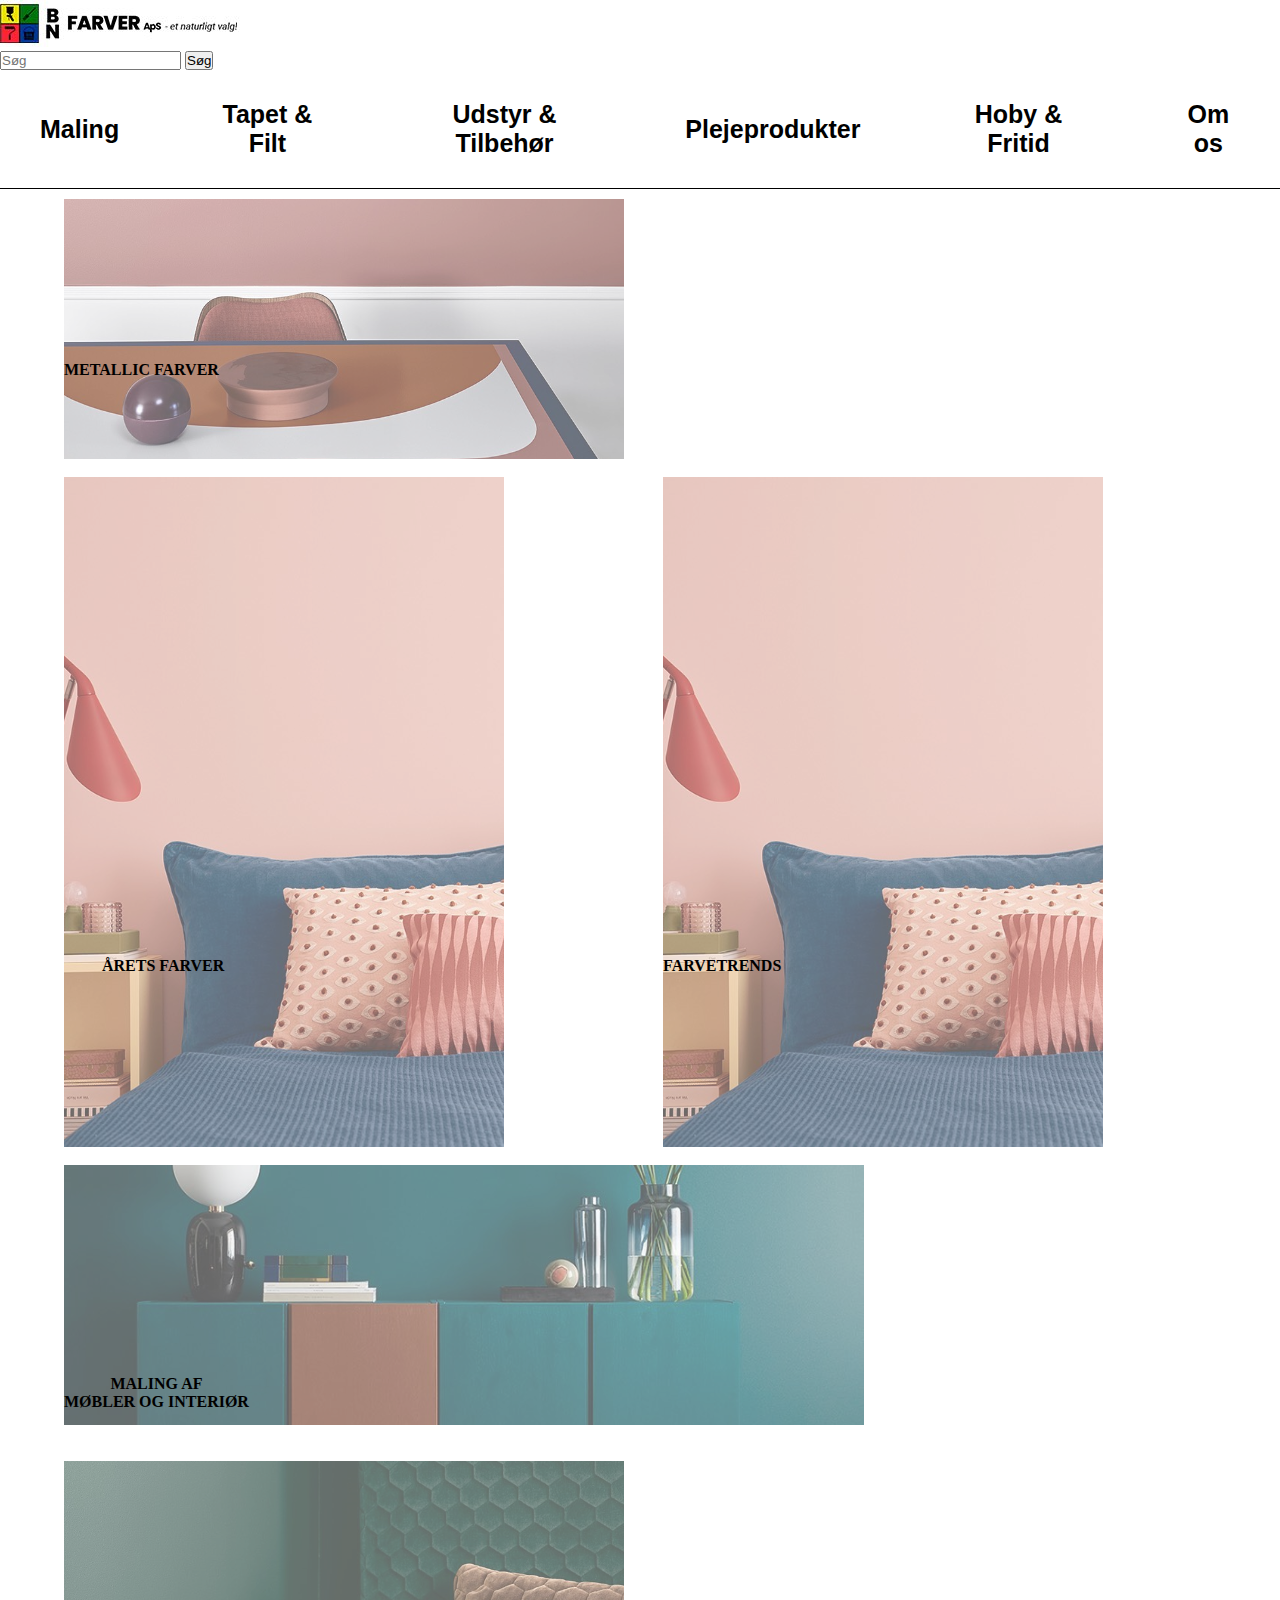
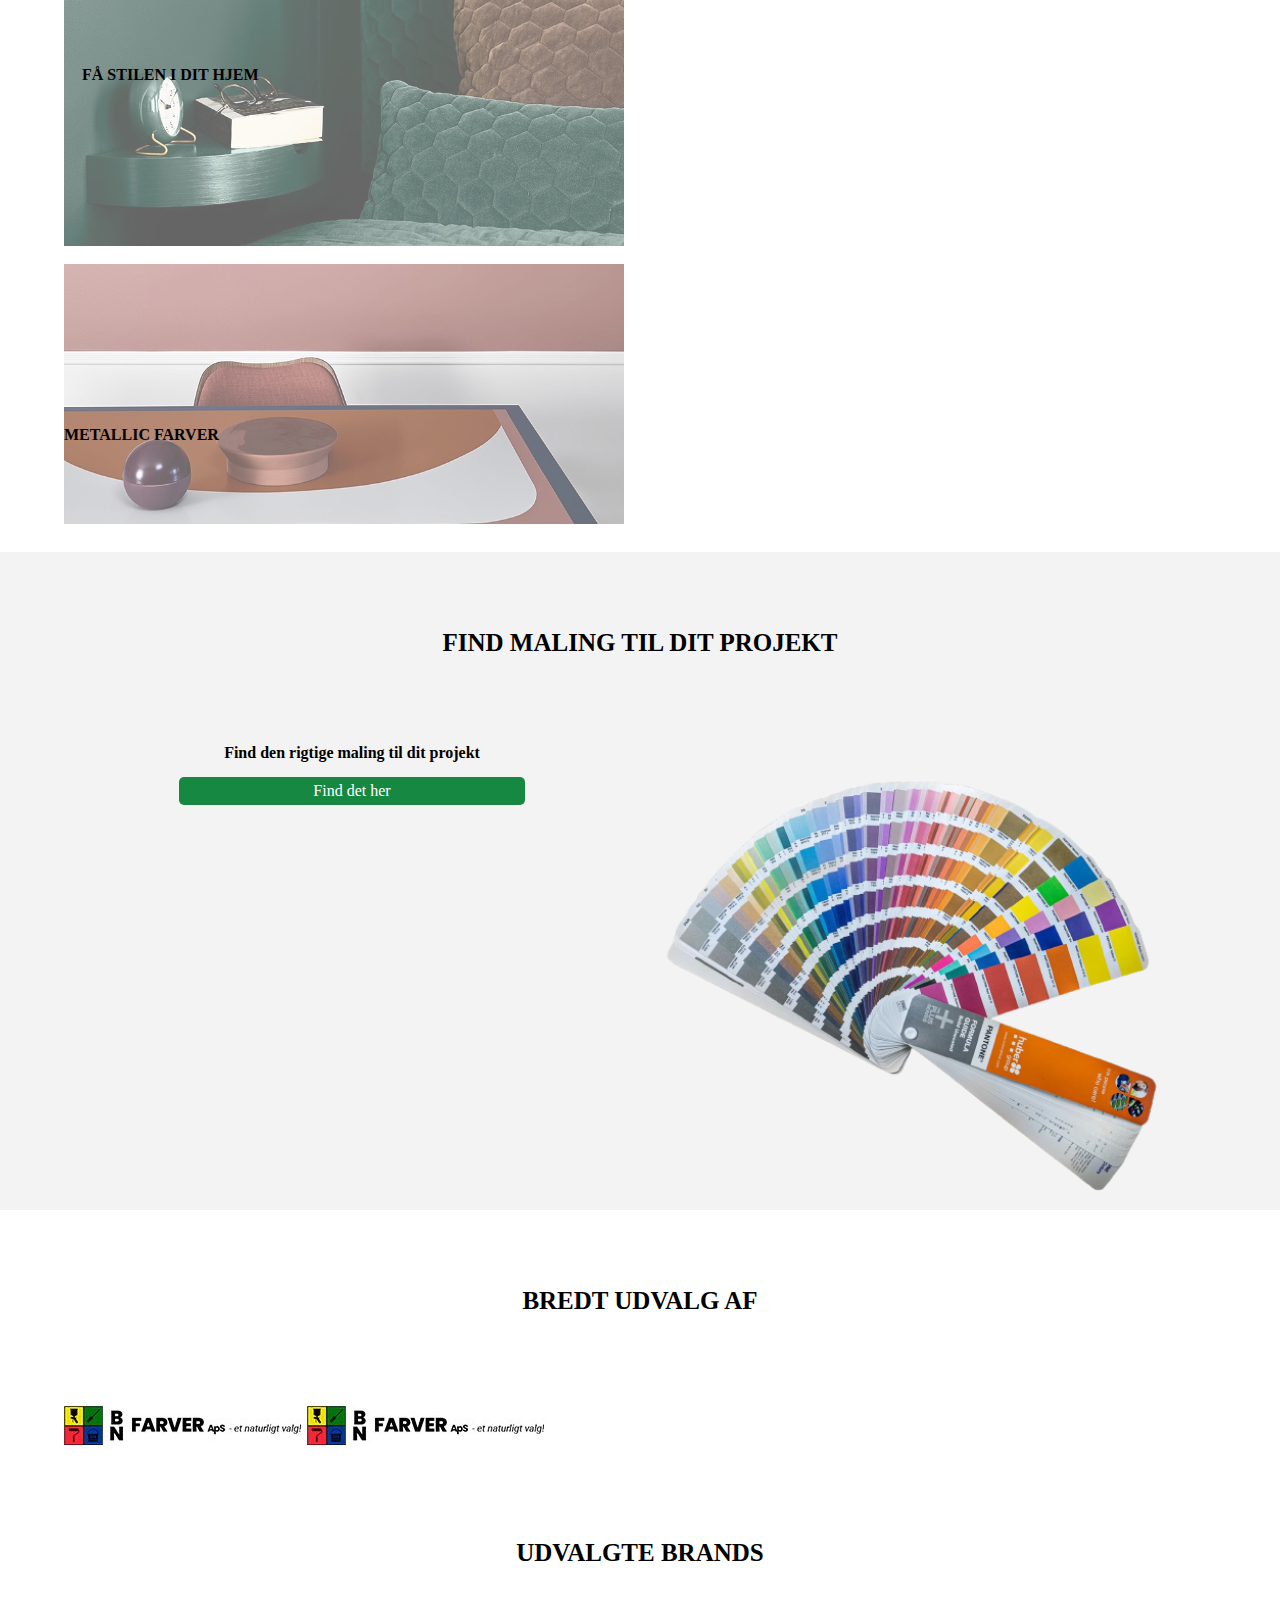
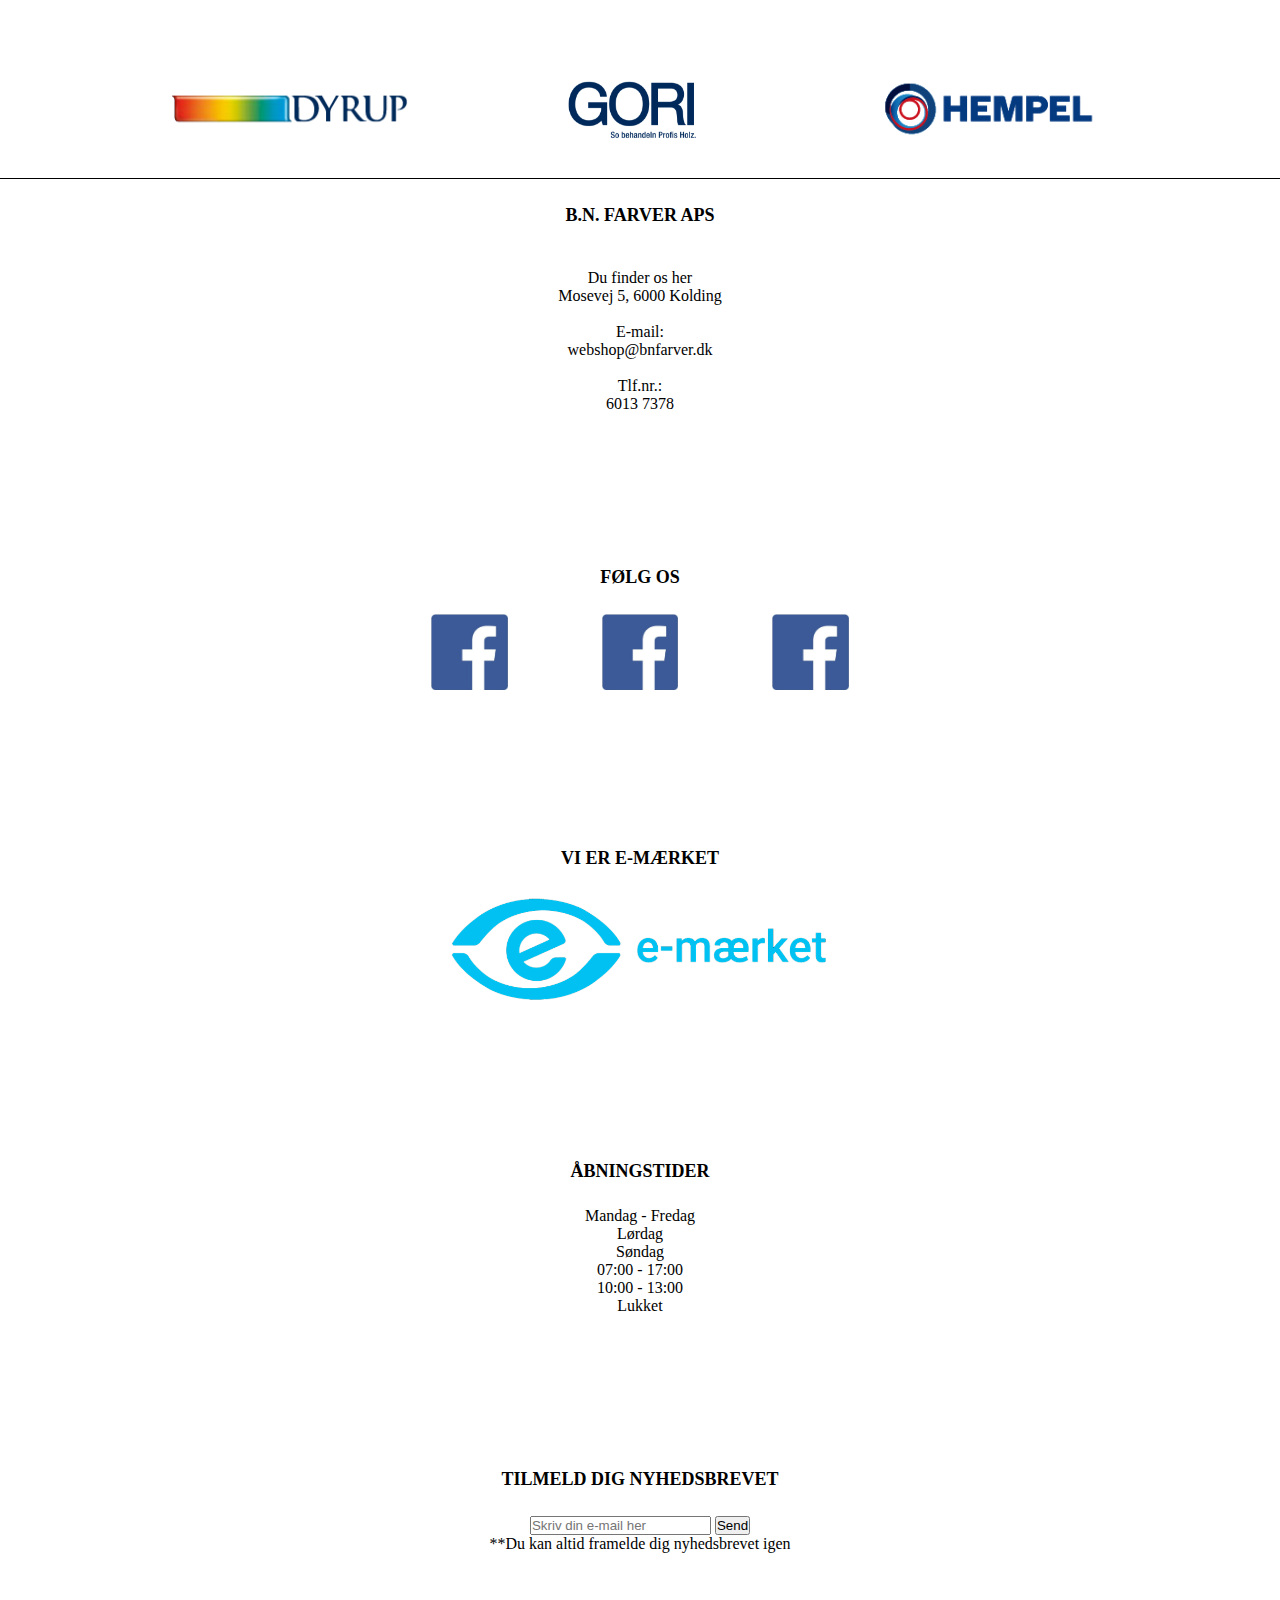
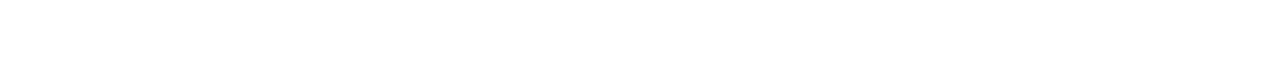
==== index.html @ 9ffb31f2 "Små rettelser samt billeder" ====
<!DOCTYPE html>
<html lang="en">
  <head>
    <meta charset="utf-8">
  <meta name="viewport" content="width=device-width, initial-scale=1, shrink-to-fit=no">
  <meta name="description" content="Portfolio">
  <meta name="author" content="Lise-May Lisbjerg Byfuglien">
  <title>BN Farver</title>
  <link rel="stylesheet" href="/css/style.css">
  <link rel="icon" href="/img/bnfarver-logo.jpg" />
  <!-- font.abel -->
  </head>
  <body>
    <header class="border_bottom">
      <section class="header top">
        <div class="icons">

  
        </div>
        <a href="index.html" ><img class="logo" src="/img/bnfarver-logo.jpg"></a>

        <div class="search_wrapper">

          <input id="myInput" placeholder="Søg" title="type in a product name">
          <input type="submit" id="searchBtn" value="Søg" onclick="searchFunction()">

        </div>
      </section>
       <!-- navigation -->
      <nav class="navbar">
        <ul class="nav-menu"> 
          <li class="nav-item">
            <div class="dropdown">
              <button onclick="dropFunction()" class="dropbtn">Maling</button>
              <div class="dropdown-content" id="dropdown-content">  
                <div class="row">
                  <div class="column">
                    <b><a href="#" class="nav-link">Indendørs Maling</a></b>
                    <a href="#">- Vægmaling</a>    
                    <a href="#">- Loftmaling</a>
                    <a href="#">- Gulv maling</a>
                    <a href="#">- Træ & Metal maling</a>
                  </div> 
                  <div class="column">
                    <b><a href="#" class="nav-link">Udendørs Maling</a></b>
                    <a href="#">- Facademaling</a>
                    <a href="#">- Tagmaling</a>
                    <a href="#">- Træ & Metal maling</a>
                    <a href="#">- Sokkelmaling</a>
                  </div> 
                </div> 
              </div> 
            </div> 
          </li>

          <li class="nav-item">
            <div class="dropdown">
              <button class="dropbtn">Tapet & Filt</button>
              <div class="dropdown-content">  
                <div class="row">
                  <div class="column">
                    <a href="#" class="nav-link">Overskrift 1.1</a>
                    <a href="#">- Test tekst</a>
                    <a href="#">- Link 2</a>
                    <a href="#">- Link 3</a>
                  </div> 
                  <div class="column">
                    <a href="#" class="nav-link">Overskrift 1.2</a>
                    <a href="#">Link 1</a>
                    <a href="#">Link 2</a>
                    <a href="#">Link 3</a>
                  </div> 
                  <div class="column">
                    <a href="#" class="nav-link">Overskrift 1.3</a>
                    <a href="#">Link 1</a>
                    <a href="#">Link 2</a>
                    <a href="#">Link 3</a>
                  </div> 
                </div> 
              </div> 
            </div> 
          </li>
  
          <li class="nav-item">
            <div class="dropdown">
              <button class="dropbtn">Udstyr & Tilbehør</button>
              <div class="dropdown-content">  
                <div class="row">
                  <div class="column">
                    <a href="#" class="nav-link">Overskrift 1.1</a>
                    <a href="#">Link 1</a>
                    <a href="#">Link 2</a>
                    <a href="#">Link 3</a>
                  </div> 
                  <div class="column">
                    <a href="#" class="nav-link">Overskrift 1.2</a>
                    <a href="#">Link 1</a>
                    <a href="#">Link 2</a>
                    <a href="#">Link 3</a>
                  </div> 
                  <div class="column">
                    <a href="#" class="nav-link">Overskrift 1.3</a>
                    <a href="#">Link 1</a>
                    <a href="#">Link 2</a>
                    <a href="#">Link 3</a>
                  </div> 
                </div> 
              </div> 
            </div> 
          </li>

          <li class="nav-item">
            <div class="dropdown">
              <button class="dropbtn">Plejeprodukter</button>
              <div class="dropdown-content">  
                <div class="row">
                  <div class="column">
                    <a href="#" class="nav-link">Overskrift 1.1</a>
                    <a href="#">Link 1</a>
                    <a href="#">Link 2</a>
                    <a href="#">Link 3</a>
                  </div> 
                  <div class="column">
                    <a href="#" class="nav-link">Overskrift 1.2</a>
                    <a href="#">Link 1</a>
                    <a href="#">Link 2</a>
                    <a href="#">Link 3</a>
                  </div> 
                  <div class="column">
                    <a href="#" class="nav-link">Overskrift 1.3</a>
                    <a href="#">Link 1</a>
                    <a href="#">Link 2</a>
                    <a href="#">Link 3</a>
                  </div> 
                </div> 
              </div> 
            </div> 
          </li>

          <li class="nav-item">
            <div class="dropdown">
              <button class="dropbtn">Hoby & Fritid</button>
              <div class="dropdown-content">  
                <div class="row">
                  <div class="column">
                    <a href="#" class="nav-link">Overskrift 1.1</a>
                    <a href="#">Link 1</a>
                    <a href="#">Link 2</a>
                    <a href="#">Link 3</a>
                  </div> 
                  <div class="column">
                    <a href="#" class="nav-link">Overskrift 1.2</a>
                    <a href="#">Link 1</a>
                    <a href="#">Link 2</a>
                    <a href="#">Link 3</a>
                  </div> 
                  <div class="column">
                    <a href="#" class="nav-link">Overskrift 1.3</a>
                    <a href="#">Link 1</a>
                    <a href="#">Link 2</a>
                    <a href="#">Link 3</a>
                  </div> 
                </div> 
              </div> 
            </div> 
          </li>

          <li class="nav-item">
            <div class="dropdown">
              <button class="dropbtn">Om os</button>
              <div class="dropdown-content">  
                <div class="row">
                  <div class="column">
                    <a href="#" class="nav-link">Overskrift 1.1</a>
                    <a href="#">Link 1</a>
                    <a href="#">Link 2</a>
                    <a href="#">Link 3</a>
                  </div> 
                  <div class="column">
                    <a href="#" class="nav-link">Overskrift 1.2</a>
                    <a href="#">Link 1</a>
                    <a href="#">Link 2</a>
                    <a href="#">Link 3</a>
                  </div> 
                  <div class="column">
                    <a href="#" class="nav-link">Overskrift 1.3</a>
                    <a href="#">Link 1</a>
                    <a href="#">Link 2</a>
                    <a href="#">Link 3</a>
                  </div> 
                </div> 
              </div> 
            </div> 
          </li>

            
        </ul>
        <div class="hamburger">
            <span class="bar"></span>
            <span class="bar"></span>
            <span class="bar"></span>
        </div>

      </nav>

    </header>
    <main> 
      <!-- slider -->
      <section class="slider">

      </section>
      <!-- category img section -->
      <section class="img_category">
        <div class="img_category_wrap">
          <article class="metallic_colors" href="/#">
            <a><img class="metallic_colors_img img_category_img" src="/img/Fredfyldt arbejdsbord.png"></a>
            <p id="img_category_p" class="metallic_colors_p">metallic farver</p>
          </article>

          <div class="img_wrap_toBeside">
          <article class="color_year" href="/#">
            <a><img class="color_year_img img_category_img" src="/img/Farverigt værelse.png"></a>
            <p id="img_category_p" class="color_year_p">årets farver</p>
          </article>

          <article class="color_trends" href="/#">
            <a><img class="color_trends_img img_category_img" src="/img/Farverigt værelse.png"></a>
            <p id="img_category_p" class="color_trends_p">farvetrends</p>
          </article>
          </div>

          <article class="paint_furniture" href="/#">
            <a><img class="paint_furniture_img img_category_img" src="/img/Blå indretning med væg og møbel.png"></a>
            <p id="img_category_p" class="paint_furniture_p">maling af <br> møbler og interiør</p>
          </article>

          <article class="get_the_style" href="/#">
            <a><img class="get_the_style_img img_category_img" src="/img/Grøns soveværelse.png"></a>
            <p id="img_category_p" class="get_the_style_p">Få Stilen i dit hjem</p>
          </article>

          <article class="metallic_colors" href="/#">
            <a><img class="metallic_colors_img img_category_img" src="/img/Fredfyldt arbejdsbord.png"></a>
            <p id="img_category_p" class="metallic_colors_p">metallic farver</p>
          </article>

        </div>

      </section>
      <!-- Find your paint -->
      <section class="find_paint">
        <h2 class="find_paint_h2">Find maling til dit projekt</h2>
        <div class="find_paint_wrap">
          <div class="find_paint_text_site">
            <p class="find_paint_p">Find den rigtige maling til dit projekt</p>
            <a href="/#"><p class="find_paint_btn white_text green_btn rounded_btn">Find det her</p></a>
          </div>
          <div class="find_paint_img_site">
            <img class="color_code_img" src="/img/farve_kode_jul-removebg-preview.png" title="farve skabelon ring">
          </div>
        </div>
      </section>

      <!-- Loft eller væg maling -->
      <section class="wide_selection">
        <h2 class="wide_selection_h2">bredt udvalg af</h2>
        <div class="cealing_wall_wrap">
          <a href="index.html" ><img class="celing_paint_img" src="/img/bnfarver-logo.jpg"></a>
          <a href="index.html" ><img class="wall_paint_img" src="/img/bnfarver-logo.jpg"></a>
        </div>

      </section>

       <!-- Top 4 most sold products -->
       <section>

      </section>
      <!-- Brands-->

      <section class="brands">
        <h2>Udvalgte brands</h2>
        <div class="brands_wrap">
          <a href="index.html" ><img class="dyrup_logo" src="/img/dyrp_logo.jpg"></a>
          <a href="index.html" ><img class="gori_logo" src="/img/gori_logo.jpg"></a>
          <a href="index.html" ><img class="hempel_logo" src="/img/hempel_logo.jpg"></a>
        </div>

      </section>

       <!-- Costumers says-->
       <section class="Costumers_says">

      </section>

      <!-- Footer-->
      <footer class="footer border_top">
        <section class="footer_info">
          <article class="footer_bn_farver_info">
            <h3 class="footer_h3">B.N. Farver ApS</h3>
            <p class="footer_p"><br>Du finder os her <br>Mosevej 5, 6000 Kolding</p>
            <p class="footer_p"><br>E-mail: <br>webshop@bnfarver.dk</p>
            <p class="footer_p"><br>Tlf.nr.: <br>6013 7378</p>
          </article> 

          <article class="footer_some footer_space">
            <h3 class="footer_h3">følg os</h3>
           <div class="some_wrap">
            <a href="index.html" ><img class="fb_logo" src="/img/midlertidigt img.jpg"></a>
            <a href="index.html" ><img class="insta_logo" src="/img/midlertidigt img.jpg"></a>
            <a href="index.html" ><img class="yt_logo" src="/img/midlertidigt img.jpg"></a>
           </div>
           <div class="emerke">
            <h3 class="footer_h3">Vi er e-mærket</h3>
            <a href="index.html" ><img class="e_merket_logo" src="/img/Image 31.png"></a>
           </div>
          </article>

          <article class="footer_opening_hours">
            <h3 class="footer_h3">åbningstider</h3>
            <div class="opning_wrap">
              <div class="opning_days">
                <p class="footer_p">Mandag - Fredag</p>
                <p class="footer_p">Lørdag</p>
                <p class="footer_p">Søndag</p>
              </div>
              <div class="opning_time">
                <p class="footer_p">07:00 - 17:00</p>
                <p class="footer_p">10:00 - 13:00</p>
                <p class="footer_p">Lukket</p>
              </div>
            </div>
          </article>

          <article class="footer_newsletter footer_space">
            <h3 class="footer_h3">Tilmeld dig nyhedsbrevet</h3>
            <input id="news_letter" placeholder="Skriv din e-mail her" title="Skriv din mail her for at få nyhedsbrev">
            <input type="submit" id="newshBtn" value="Send" onclick="searchFunction()">
            <p class="footer_p">**Du kan altid framelde dig nyhedsbrevet igen</p>
          </article>
        </section>

        <section class="footer_gray">

        </section>

      </footer>




    </main>
    <script src="js/main.js"></script>
  </body>
  
</html>
---- css/style.css ----
@charset "UTF-8";
/*---------- Sass Variabler ----------*/
/*-----*/
/*---------- fonts ----------*/
/*-----*/
/*---------- general --------- */
* {
  padding: 0;
  margin: 0;
  -webkit-box-sizing: border-box;
          box-sizing: border-box;
  text-decoration: none;
}

h1 {
  font-size: 35px;
  font-weight: bold;
  text-transform: uppercase;
}

h2 {
  font-size: 25px;
  font-weight: 700;
  text-align: center;
  text-transform: uppercase;
  padding: 6% 0;
}

h3 {
  font-size: 18px;
  font-weight: 600;
  text-align: center;
  text-transform: uppercase;
  padding: 2% 0;
}

p {
  font-size: 16px;
  font-weight: normal;
}

.green_btn {
  background-color: #178841;
}

.gray_btn {
  background-color: #CBCBCB;
}

.rounded_btn {
  border-radius: 5px;
}

.white_text {
  color: #ffffff;
}

.border_top {
  border-top: 1px solid #000000;
}

.border_bottom {
  border-bottom: 1px solid #000000;
}

/*-----*/
/*---------- Header --------- */
header {
  background-color: #ffffff;
}

/*-----*/
/*---------- Navigation --------- */
li {
  list-style: none;
}

a {
  color: #000000;
  text-decoration: none;
}

.navbar {
  min-height: 70px;
  display: -webkit-box;
  display: -ms-flexbox;
  display: flex;
  -webkit-box-pack: justify;
      -ms-flex-pack: justify;
          justify-content: space-between;
  -webkit-box-align: center;
      -ms-flex-align: center;
          align-items: center;
  padding: 0 24px;
}

.bar {
  display: block;
  width: 25px;
  height: 3px;
  margin: 5px auto;
  -webkit-transition: all 0.3s ease-in-out;
  transition: all 0.3s ease-in-out;
  background-color: #000000;
}

.hamburger {
  display: block;
  cursor: pointer;
}

.hamburger.active .bar:nth-child(2) {
  opacity: 0;
}

.hamburger.active .bar:nth-child(1) {
  -webkit-transform: translateY(8px) rotate(45deg);
          transform: translateY(8px) rotate(45deg);
}

.hamburger.active .bar:nth-child(3) {
  -webkit-transform: translateY(-8px) rotate(-45deg);
          transform: translateY(-8px) rotate(-45deg);
}

.nav-menu {
  position: fixed;
  left: -100%;
  top: 105px;
  /*70px*/
  -webkit-box-orient: vertical;
  -webkit-box-direction: normal;
      -ms-flex-direction: column;
          flex-direction: column;
  background-color: #ffffff;
  width: 30%;
  /*100%*/
  -webkit-transition: 0.3s;
  transition: 0.3s;
}

.nav-item {
  margin: 16px 0;
}

.nav-menu.active {
  left: 0;
}

/*  Dropdown */
.dropdown {
  float: left;
  overflow: hidden;
}

.dropdown .dropbtn {
  font-size: 16px;
  font-weight: bold;
  color: #000000;
  border: none;
  outline: none;
  padding: 14px 16px;
  background-color: inherit;
  margin: 0;
}

.dropdown-content {
  display: none;
  position: absolute;
  background-color: #F3F3F3;
  width: 100%;
  left: 0;
  -webkit-box-shadow: 0px 8px 16px 0px rgba(0, 0, 0, 0.2);
          box-shadow: 0px 8px 16px 0px rgba(0, 0, 0, 0.2);
  z-index: 1;
}

.dropdown:hover .dropdown-content {
  display: block;
}

/* tre colums der floats ved siden af hinanden */
.column {
  float: left;
  width: 33.3%;
  padding: 10px;
  height: 250px;
  display: inline-table;
}

.column a {
  float: none;
  color: black;
  padding: 16px;
  text-decoration: none;
  display: block;
  text-align: left;
}

/* Clear floats after the columns */
.row:after {
  content: "";
  display: table;
  clear: both;
}

/*-----*/
/*---------- Footer --------- */
.footer_space {
  padding: 10% 0;
}

.footer_info {
  text-align: center;
}

.some_wrap {
  display: -webkit-box;
  display: -ms-flexbox;
  display: flex;
  -webkit-box-pack: justify;
      -ms-flex-pack: justify;
          justify-content: space-between;
  padding: 0 30%;
}

.fb_logo, .insta_logo, .yt_logo {
  width: 45%;
}

.emerke {
  padding-top: 10%;
}

.e_merket_logo {
  width: 30%;
}

/*-----*/
/*---------- Forside slider --------- */
/*-----*/
/*---------- Img collection --------- */
.img_category {
  padding: 10px 5%;
}

.img_category_img {
  opacity: 60%;
  display: block;
  max-width: 100%;
  cursor: pointer;
}

#img_category_p {
  font-weight: bold;
  text-transform: uppercase;
  display: -webkit-box;
  display: -ms-flexbox;
  display: flex;
  position: relative;
  text-align: center;
  cursor: pointer;
}

.color_year, .color_trends {
  width: 48%;
}

.img_wrap_toBeside {
  display: -webkit-box;
  display: -ms-flexbox;
  display: flex;
  -webkit-box-pack: justify;
      -ms-flex-pack: justify;
          justify-content: space-between;
}

.metallic_colors_p {
  bottom: 98px;
  left: 0px;
  /*174px*/
}

.color_year_p {
  bottom: 190px;
  left: 38px;
}

.color_trends_p {
  bottom: 190px;
  left: 0px;
  /*38*/
}

.paint_furniture_p {
  bottom: 50px;
  left: 0px;
  /*150px*/
}

.get_the_style_p {
  bottom: 180px;
  left: 18px;
}

/*-----*/
/*---------- Find your paint --------- */
.find_paint {
  background-color: #F3F3F3;
}

.find_paint_wrap {
  padding: 10px 5%;
  display: -ms-grid;
  display: grid;
  grid-auto-columns: 1fr;
  -ms-grid-columns: 1fr 1fr;
      grid-template-columns: 1fr 1fr;
  -ms-grid-rows: 1fr;
      grid-template-rows: 1fr;
  gap: 0px 0px;
  width: 100%;
  height: 100%;
}

/* 
.find_paint_text_site {
   grid-area: 1 / 1 / 2 / 3; 
}*/
.find_paint_img_site {
  -ms-grid-row: 1;
  -ms-grid-row-span: 1;
  -ms-grid-column: 2;
  -ms-grid-column-span: 1;
  grid-area: 1 / 2 / 2 / 3;
}

.find_paint_p {
  font-weight: 600;
  text-align: center;
}

.find_paint_btn {
  text-align: center;
  padding: 5px 0px;
  margin: 15px 20%;
}

.color_code_img {
  width: 100%;
}

/*-----*/
/*---------- Loft eller væg maling --------- */
.cealing_wall_wrap {
  display: -webkit-box;
  display: -ms-flexbox;
  display: flex;
  padding: 10px 5%;
  overflow: hidden;
}

/*-----*/
/*---------- Top 4 most sold products  --------- */
/*-----*/
/*---------- Brands --------- */
.brands_wrap {
  display: -webkit-box;
  display: -ms-flexbox;
  display: flex;
  -webkit-box-pack: space-evenly;
      -ms-flex-pack: space-evenly;
          justify-content: space-evenly;
  overflow: hidden;
  width: 100%;
  padding: 10px 5%;
}

.dyrup_logo, .gori_logo, .hempel_logo {
  width: 100%;
}

/*-----*/
/*---------- Costumers says --------- */
/* -------------- media query tablet --------------- */
@media screen and (max-width: 950px) and (min-width: 672px) {
  /*Navigation*/
  .nav-menu {
    width: 100%;
    -webkit-box-pack: justify;
        -ms-flex-pack: justify;
            justify-content: space-between;
    background-color: #ffffff;
  }
  .dropdown .dropbtn {
    font-size: 18px;
    color: #000000;
    border: none;
    outline: none;
    padding: 14px 16px;
    background-color: inherit;
    margin: 0;
  }
  /*Category img section*/
  .img_category {
    overflow: hidden;
  }
  .metallic_colors {
    float: right;
    width: 45%;
    padding-left: 5%;
  }
  .img_wrap_toBeside {
    width: 55%;
    -webkit-box-pack: justify;
        -ms-flex-pack: justify;
            justify-content: space-between;
  }
  .paint_furniture {
    width: 55%;
  }
  .get_the_style {
    float: right;
    width: 45%;
    padding-left: 5%;
  }
}

/* ------- media query (ipad pro +) laptop --------- */
@media screen and (min-width: 950px) {
  /*header / navigation*/
  .nav-menu {
    display: -webkit-box;
    display: -ms-flexbox;
    display: flex;
    -webkit-box-pack: justify;
        -ms-flex-pack: justify;
            justify-content: space-between;
    -webkit-box-orient: horizontal;
    -webkit-box-direction: normal;
        -ms-flex-direction: row;
            flex-direction: row;
    -webkit-box-align: center;
        -ms-flex-align: center;
            align-items: center;
    gap: 60px;
    position: inherit;
    top: 70px;
    width: 100%;
  }
  .dropdown .dropbtn {
    font-size: 25px;
  }
  .dropdown:hover .dropdown-content {
    font-size: 22px;
    padding-left: 5%;
  }
  .navbar {
    -webkit-box-orient: horizontal;
    -webkit-box-direction: normal;
        -ms-flex-direction: row;
            flex-direction: row;
  }
  .nav-link {
    /*Hover effect*/
    -webkit-transition: 0.7s ease;
    transition: 0.7s ease;
  }
  .navbar a:hover, .dropdown:hover {
    background-color: #178841;
  }
  .hamburger {
    display: none;
  }
  /* Dropdown */
  .column {
    width: 25%;
  }
  /*Category img section*/
}
/*# sourceMappingURL=style.css.map */
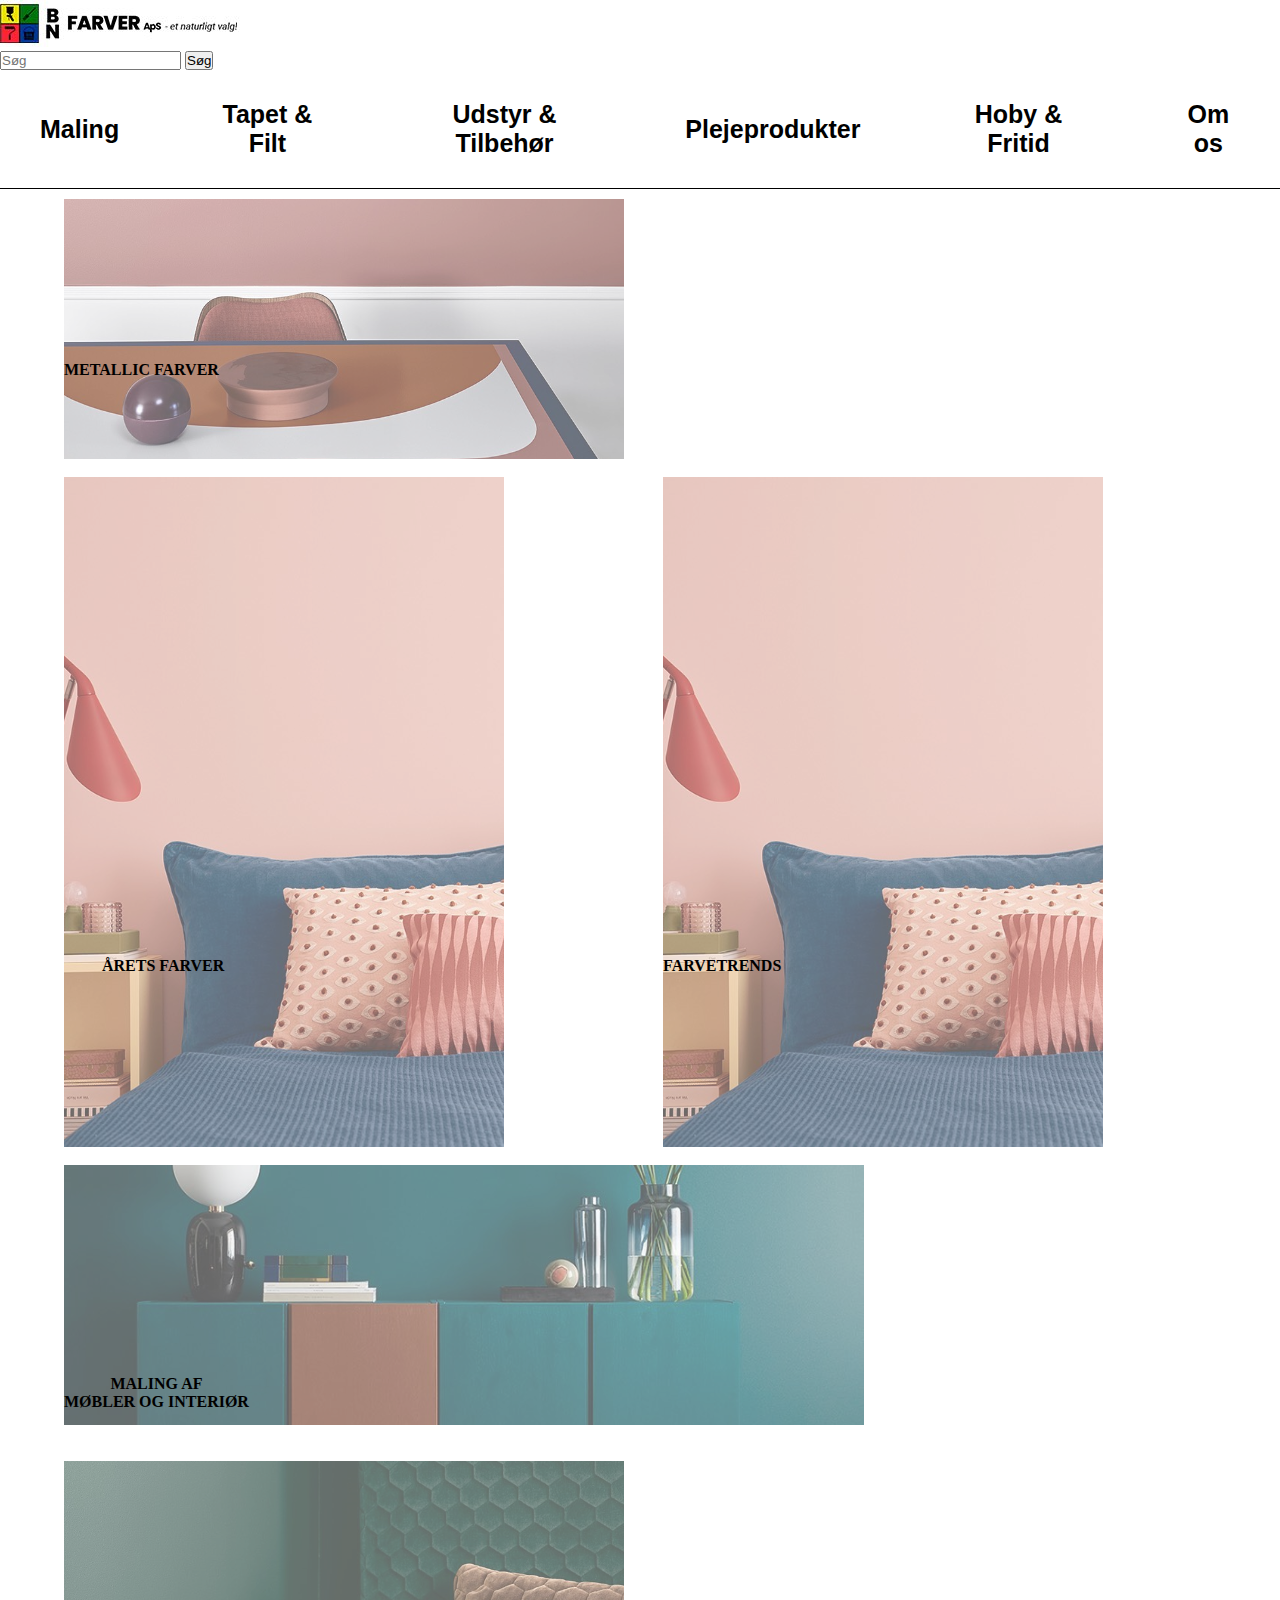
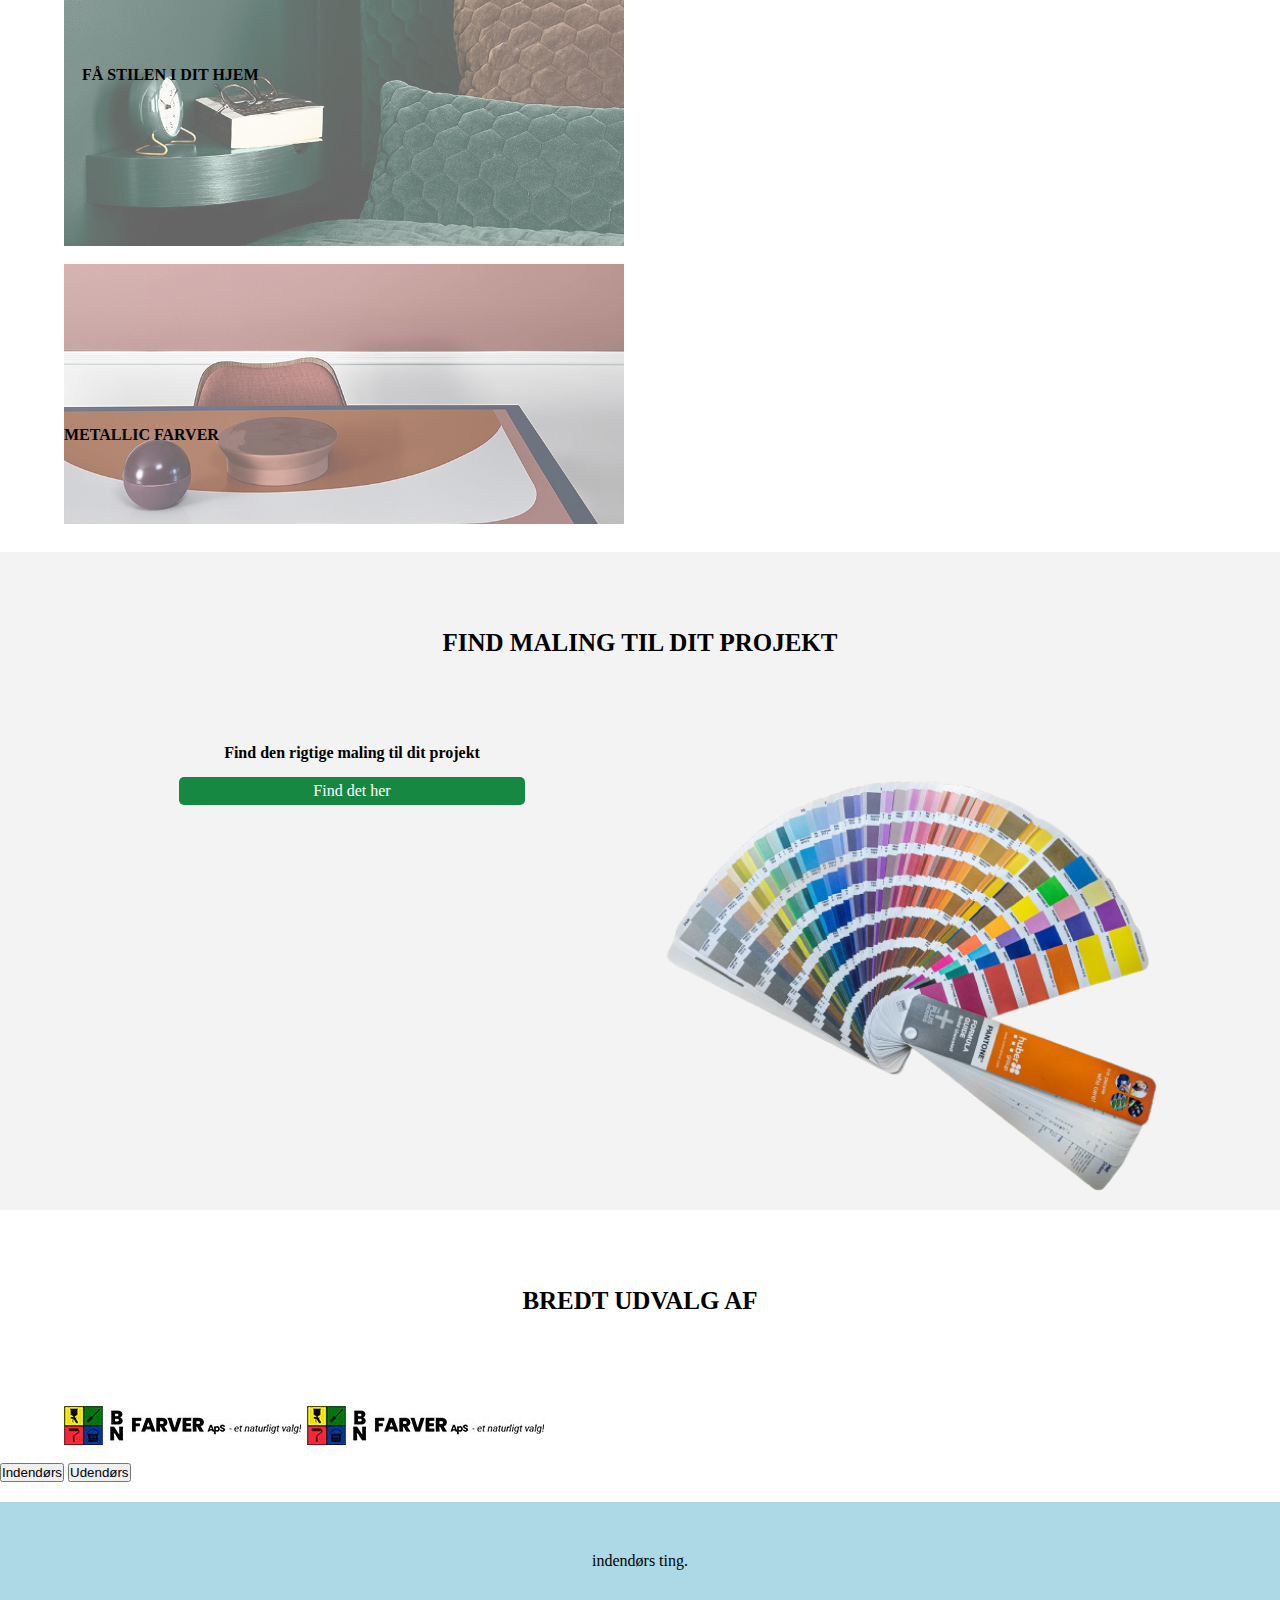
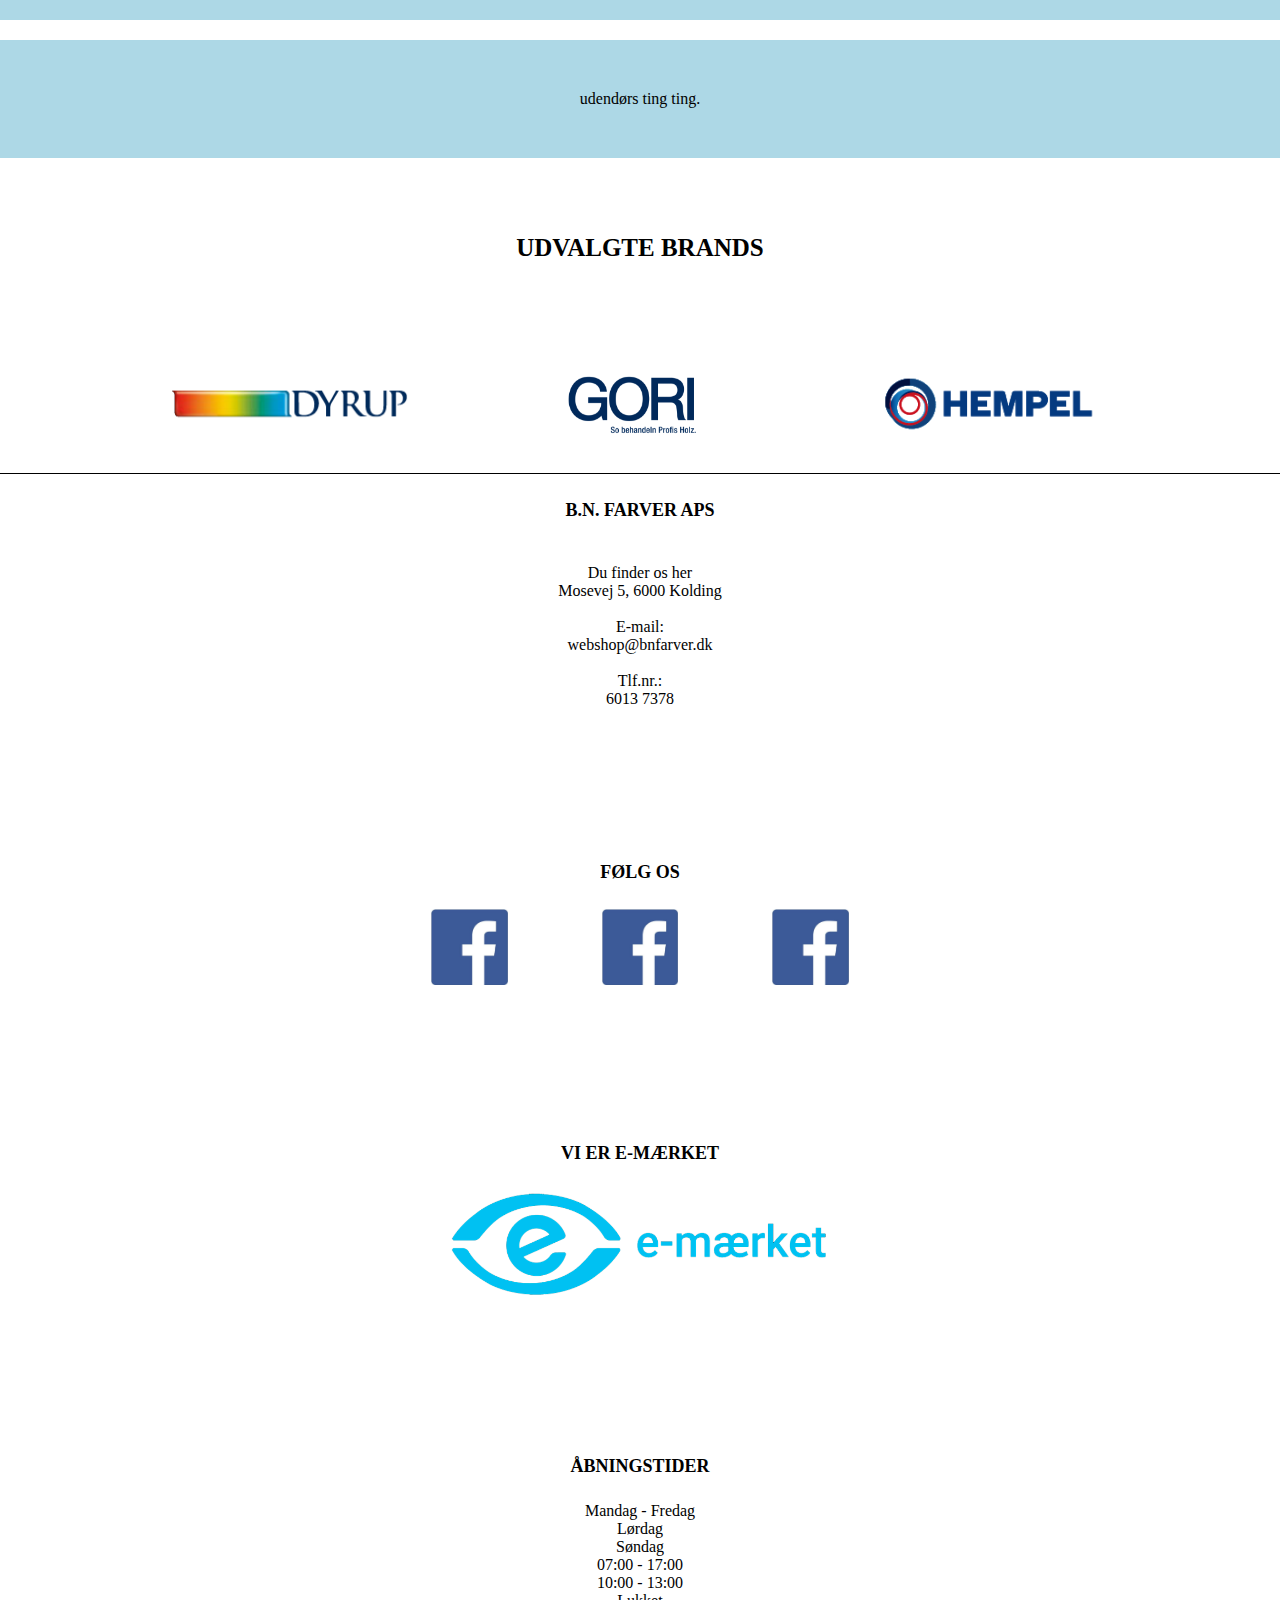
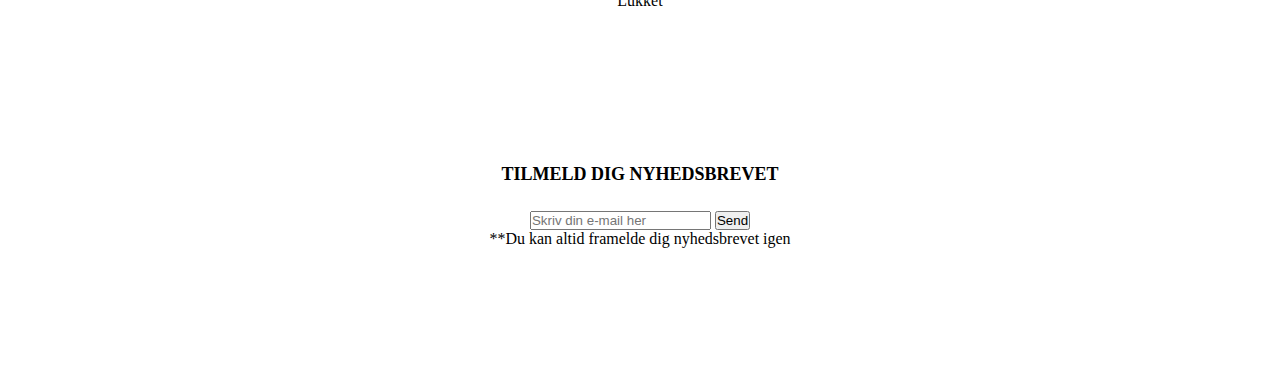
==== commit a75ca6a0: "Top 4 mest solgte produkter" ====
--- a/index.html
+++ b/index.html
@@ -273,6 +273,17 @@
 
        <!-- Top 4 most sold products -->
        <section>
+        <button onclick="top_sold_product_btn()">Indendørs</button>
+        <button onclick="top_sold_product_btn()">Udendørs</button>
+        
+        <div id="myDIV">
+          indendørs ting.
+        </div>
+        
+        <div id="myDIV2">
+          udendørs ting ting.
+        </div>
+        
 
       </section>
       <!-- Brands-->
--- a/css/style.css
+++ b/css/style.css
@@ -362,6 +362,14 @@
 
 /*-----*/
 /*---------- Top 4 most sold products  --------- */
+#myDIV, #myDIV2 {
+  width: 100%;
+  padding: 50px 0;
+  text-align: center;
+  background-color: lightblue;
+  margin-top: 20px;
+}
+
 /*-----*/
 /*---------- Brands --------- */
 .brands_wrap {
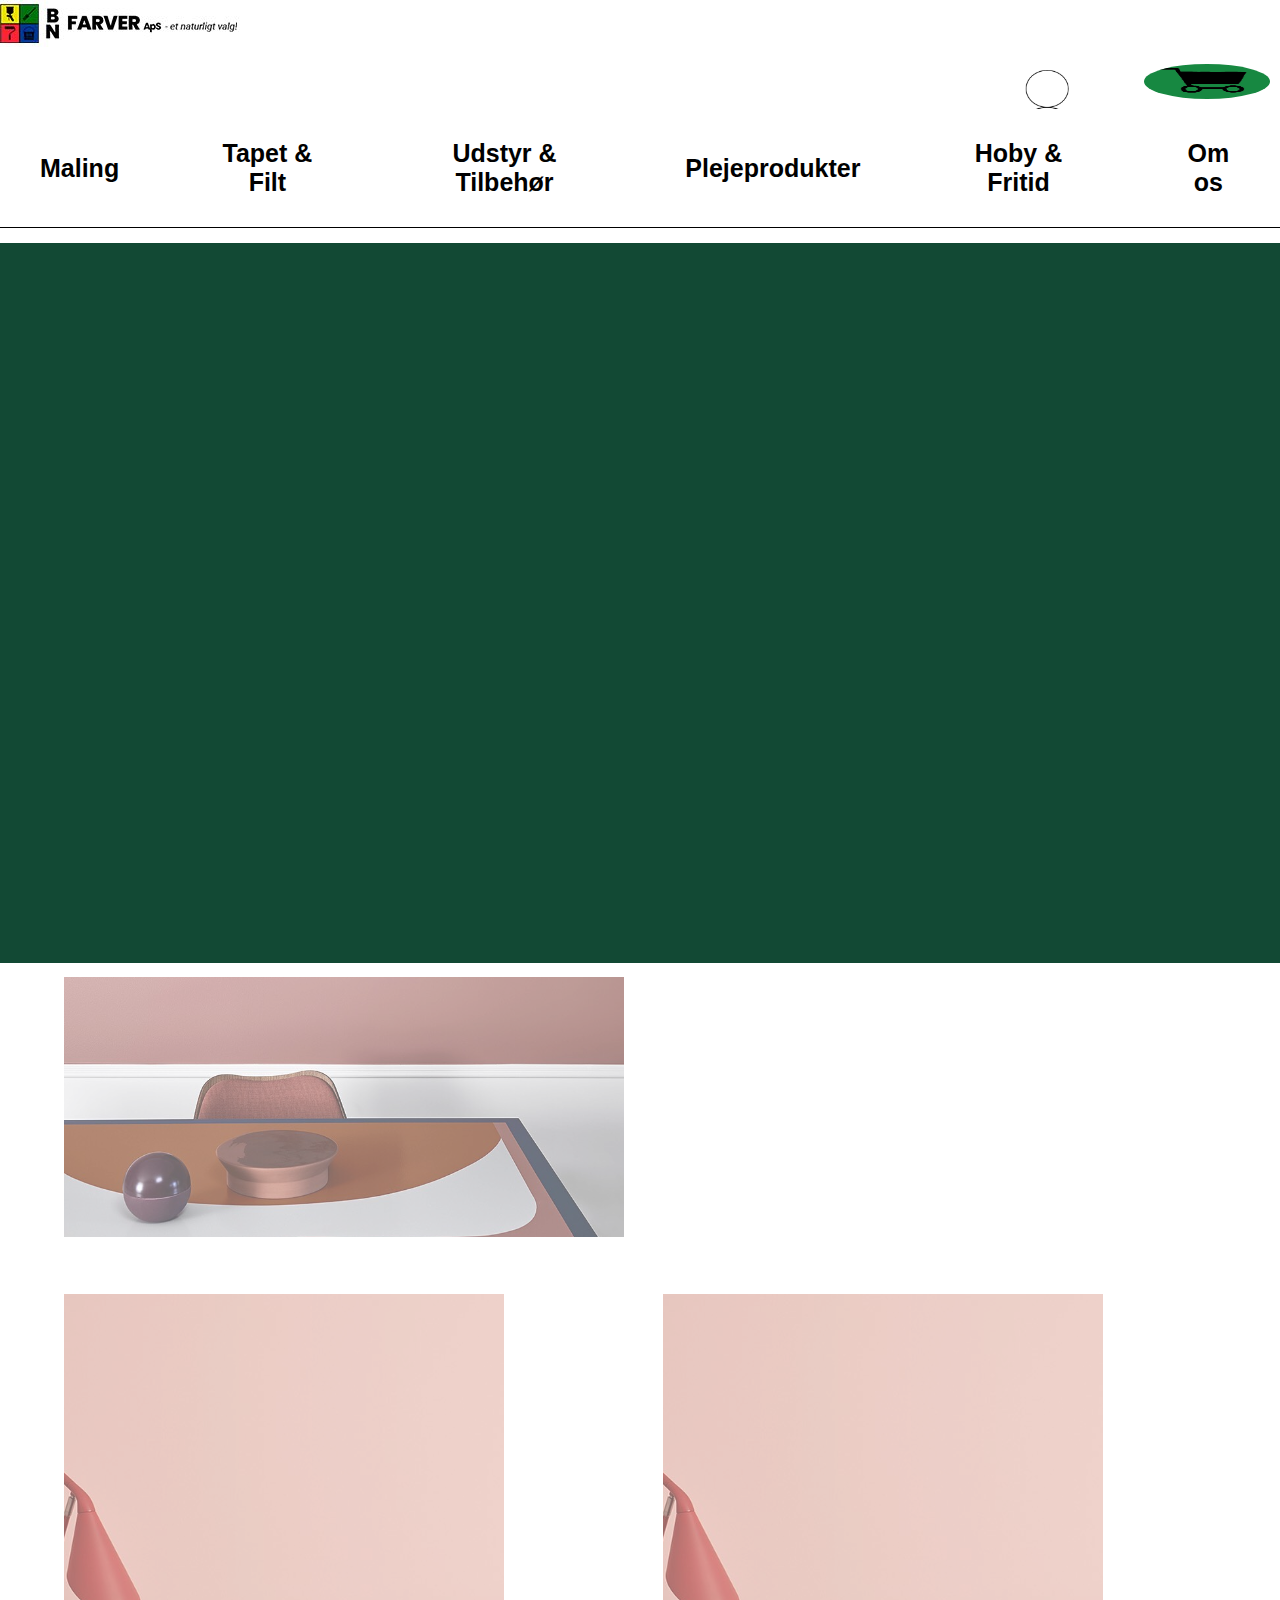
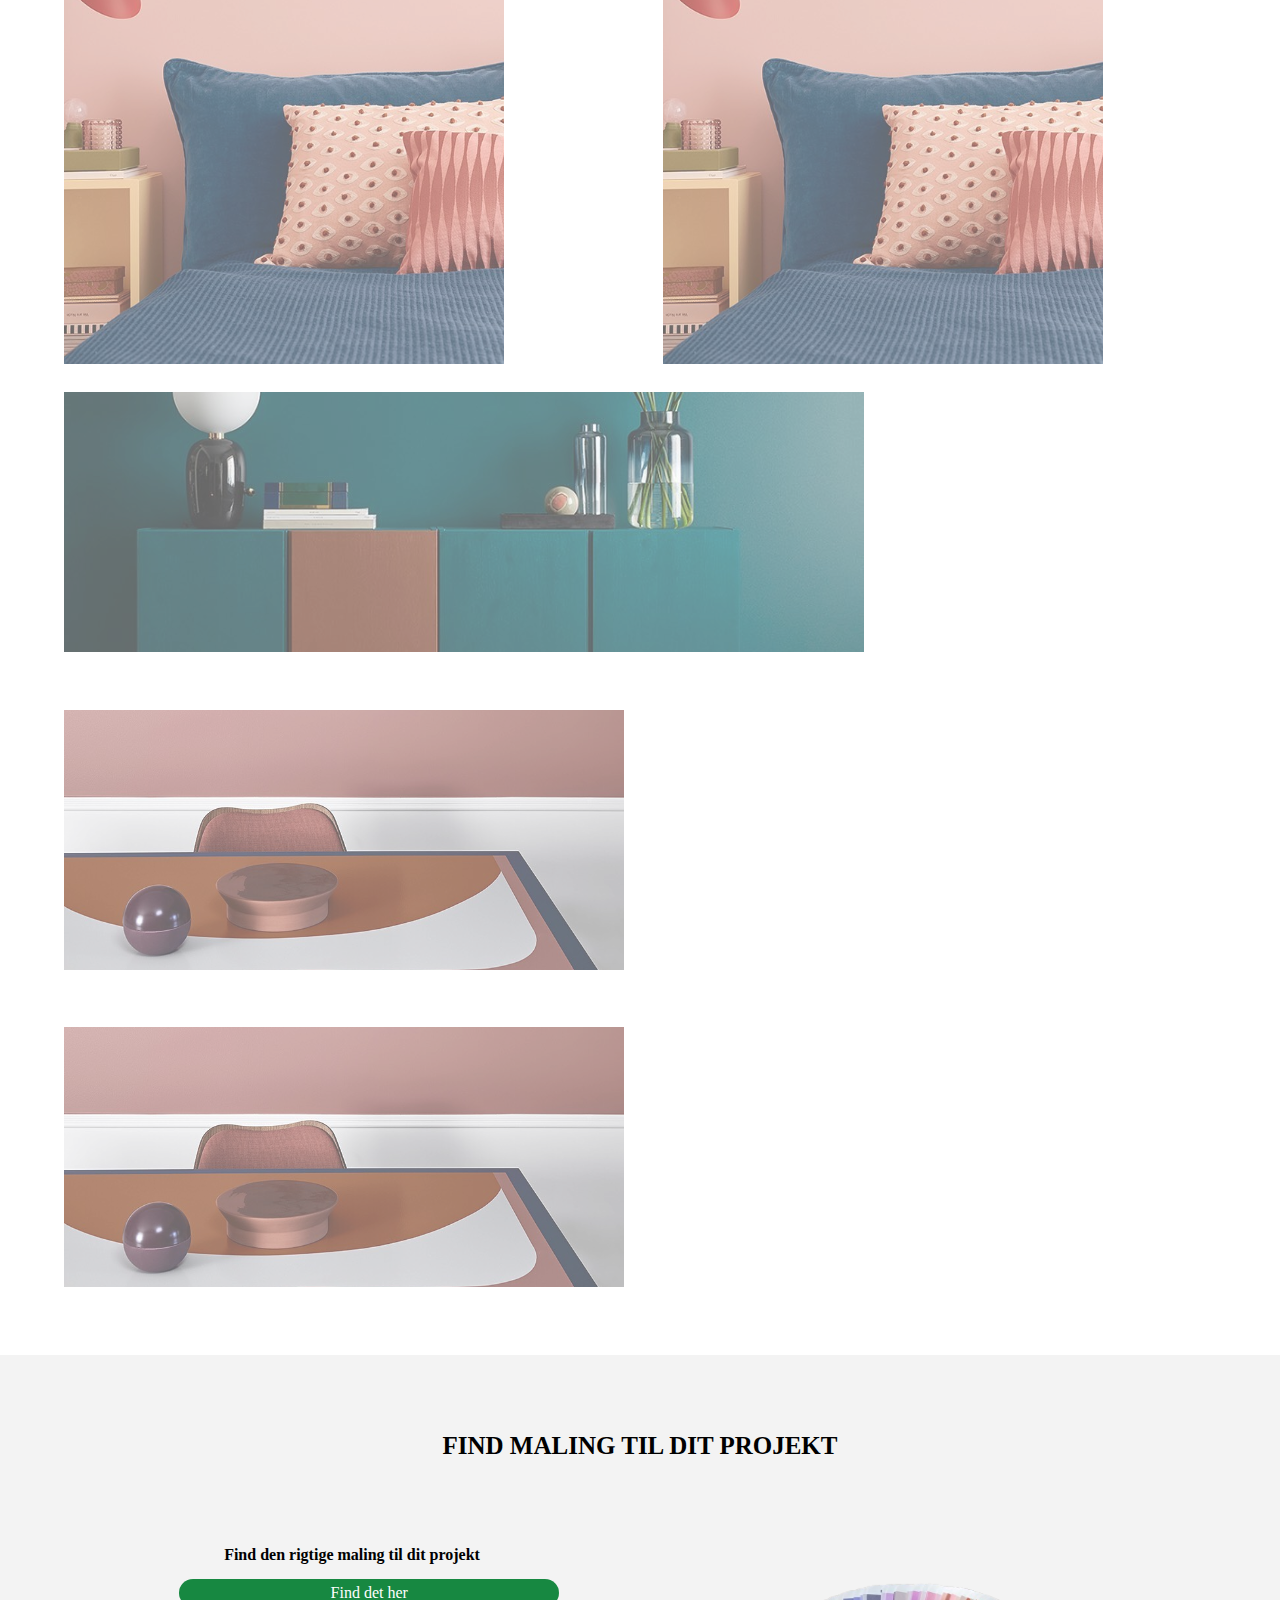
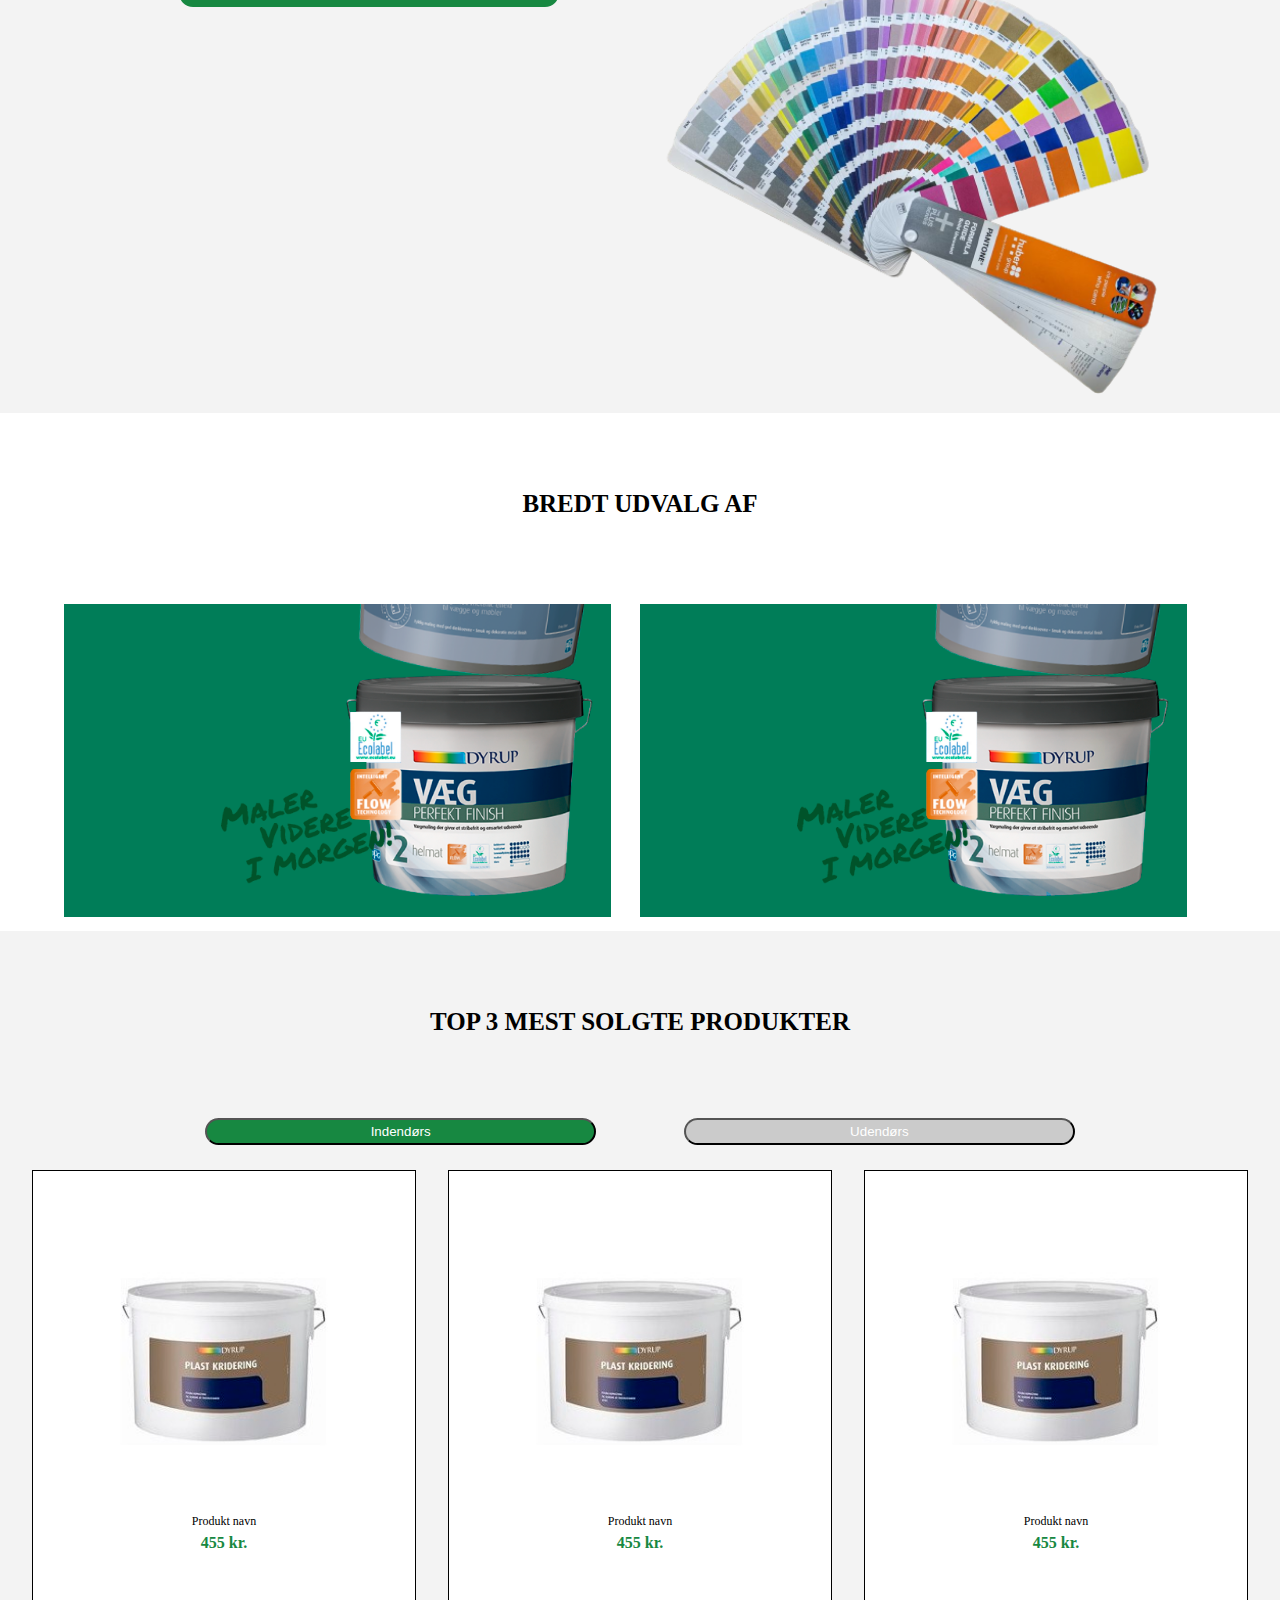
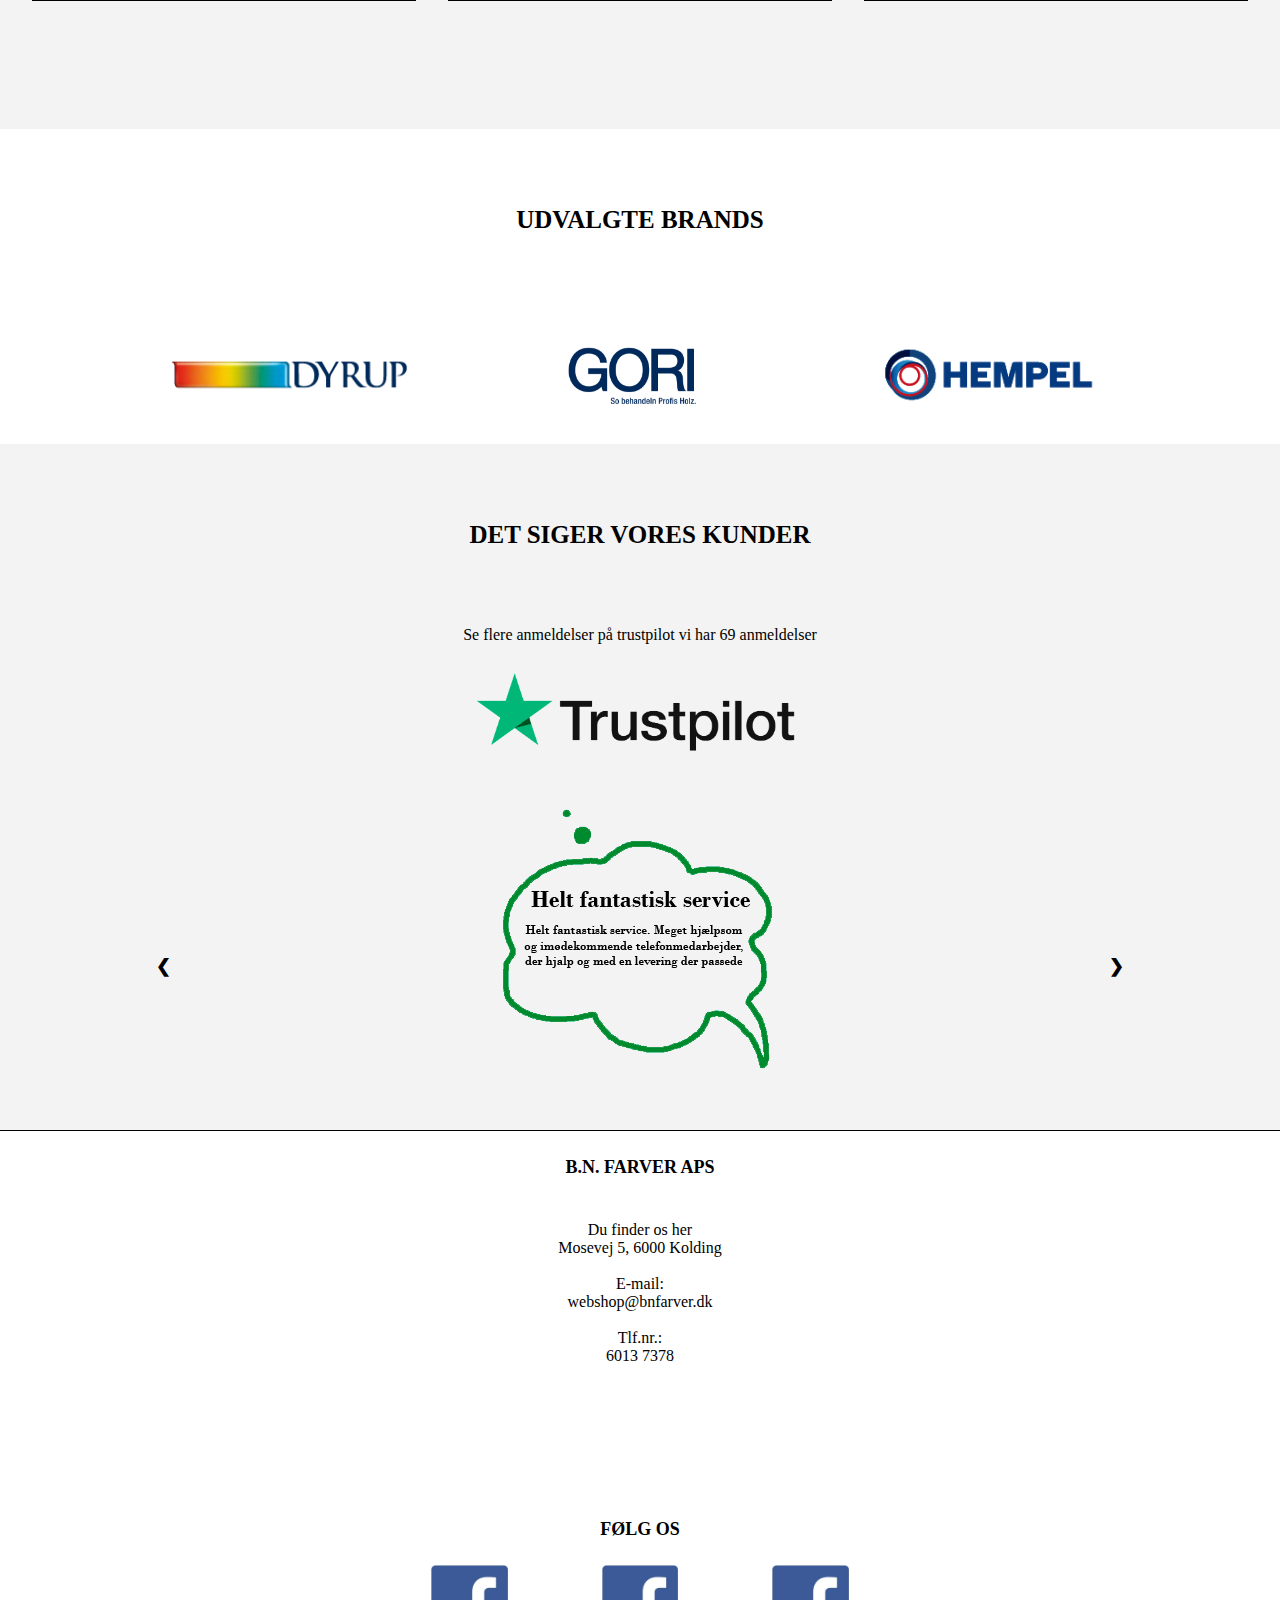
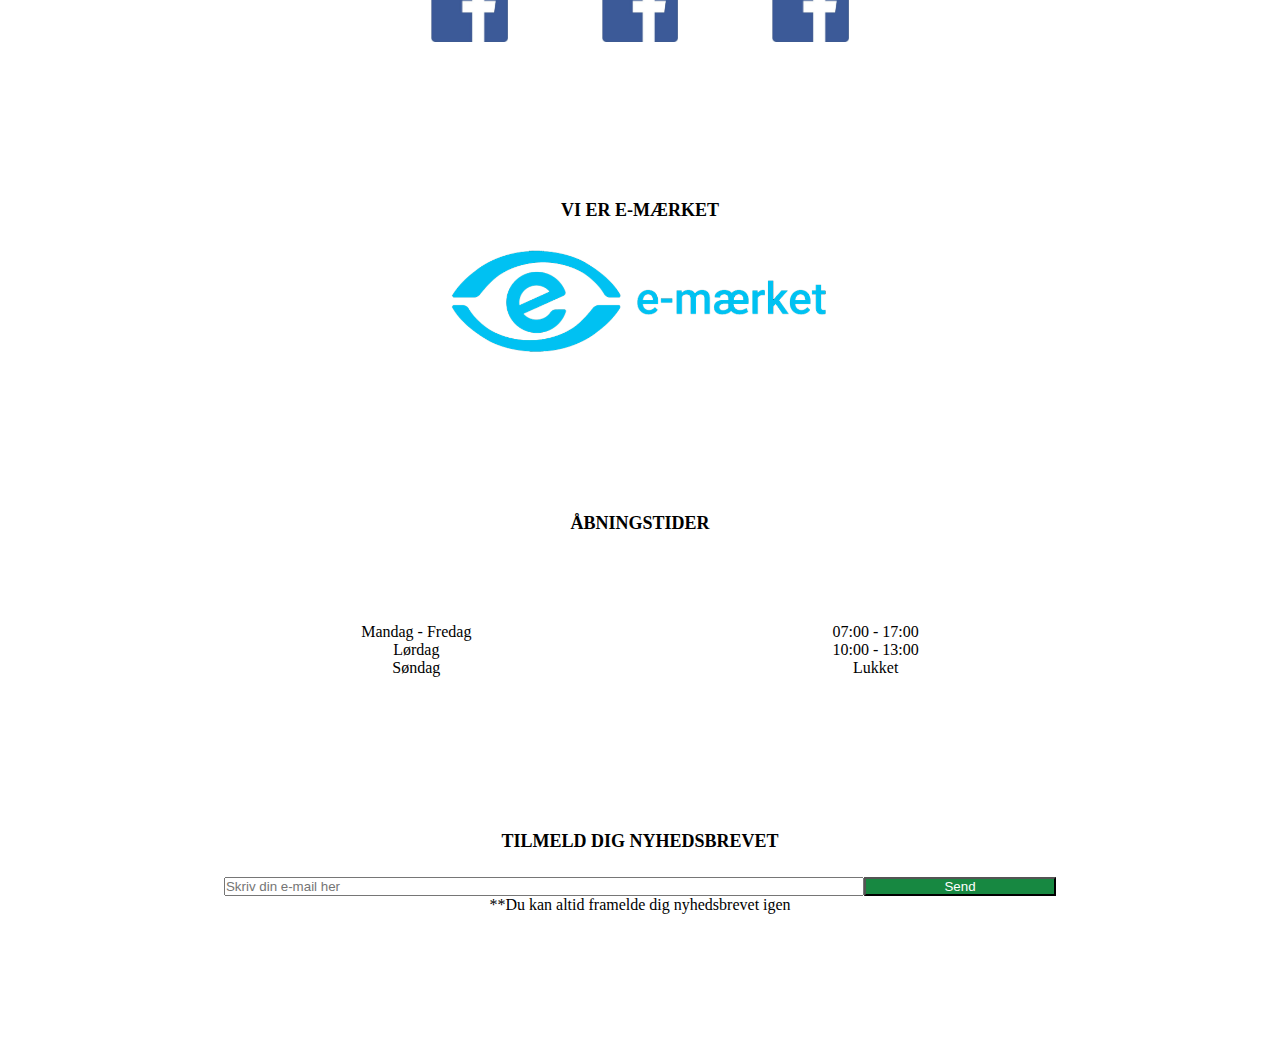
==== commit 3ae4507a: "mange rettelser, og tlf. version" ====
--- a/index.html
+++ b/index.html
@@ -12,19 +12,22 @@
   </head>
   <body>
     <header class="border_bottom">
-      <section class="header top">
+      <section class="header_top">
         <div class="icons">
 
   
         </div>
         <a href="index.html" ><img class="logo" src="/img/bnfarver-logo.jpg"></a>
 
-        <div class="search_wrapper">
-
-          <input id="myInput" placeholder="Søg" title="type in a product name">
+        <div class="search_wrapper"> 
+          <input id="searchBar" placeholder="Søg i butikken" title="type in a product name">
           <input type="submit" id="searchBtn" value="Søg" onclick="searchFunction()">
-
-        </div>
+            <a href="index.html" ><img class="prfile_img" src="/img/Bruger ikon.png" alt=""></a>
+            <a href="index.html" ><img class="Basket_img" src="/img/Shopping kurv v2.png" alt=""></a>
+        </div>
+        
+      
+          
       </section>
        <!-- navigation -->
       <nav class="navbar">
@@ -205,43 +208,37 @@
 
     </header>
     <main> 
-      <!-- slider -->
-      <section class="slider">
-
+      <!-- Cover img-->
+      <section class="cover">
+        <img class="cover_img" src="/img/Cover img.png">
       </section>
       <!-- category img section -->
       <section class="img_category">
         <div class="img_category_wrap">
           <article class="metallic_colors" href="/#">
             <a><img class="metallic_colors_img img_category_img" src="/img/Fredfyldt arbejdsbord.png"></a>
-            <p id="img_category_p" class="metallic_colors_p">metallic farver</p>
           </article>
 
           <div class="img_wrap_toBeside">
           <article class="color_year" href="/#">
             <a><img class="color_year_img img_category_img" src="/img/Farverigt værelse.png"></a>
-            <p id="img_category_p" class="color_year_p">årets farver</p>
           </article>
 
           <article class="color_trends" href="/#">
             <a><img class="color_trends_img img_category_img" src="/img/Farverigt værelse.png"></a>
-            <p id="img_category_p" class="color_trends_p">farvetrends</p>
           </article>
           </div>
 
           <article class="paint_furniture" href="/#">
             <a><img class="paint_furniture_img img_category_img" src="/img/Blå indretning med væg og møbel.png"></a>
-            <p id="img_category_p" class="paint_furniture_p">maling af <br> møbler og interiør</p>
           </article>
 
           <article class="get_the_style" href="/#">
-            <a><img class="get_the_style_img img_category_img" src="/img/Grøns soveværelse.png"></a>
-            <p id="img_category_p" class="get_the_style_p">Få Stilen i dit hjem</p>
-          </article>
-
-          <article class="metallic_colors" href="/#">
-            <a><img class="metallic_colors_img img_category_img" src="/img/Fredfyldt arbejdsbord.png"></a>
-            <p id="img_category_p" class="metallic_colors_p">metallic farver</p>
+            <a><img class="get_the_style_img img_category_img" src="/img/Fredfyldt arbejdsbord.png"></a>
+          </article>
+
+          <article class="metallic_colors let_you_inspirer" href="/#">
+            <a><img class="metallic_colors_img let_you_inspirer_img img_category_img" src="/img/Fredfyldt arbejdsbord.png"></a>
           </article>
 
         </div>
@@ -265,23 +262,49 @@
       <section class="wide_selection">
         <h2 class="wide_selection_h2">bredt udvalg af</h2>
         <div class="cealing_wall_wrap">
-          <a href="index.html" ><img class="celing_paint_img" src="/img/bnfarver-logo.jpg"></a>
-          <a href="index.html" ><img class="wall_paint_img" src="/img/bnfarver-logo.jpg"></a>
+          <a href="index.html" ><img class="celing_paint_img celection_img" src="/img/Bredt udvalg billed placeholder.png" alt=""></a>
+          <a href="index.html" ><img class="wall_paint_img celection_img" src="/img/Bredt udvalg billed placeholder.png" alt=""></a>
         </div>
 
       </section>
 
        <!-- Top 4 most sold products -->
-       <section>
-        <button onclick="top_sold_product_btn()">Indendørs</button>
-        <button onclick="top_sold_product_btn()">Udendørs</button>
+       <section class="most_sold">
+         <h2 class="most_sold_h2">Top 3 mest solgte produkter</h2>
+        <div class="most_sold_btn_wrap">
+          <button class="most_sold_btn white_text rounded_btn green_btn" onclick="top_sold_product_btn()">Indendørs</button>
+          <button class="most_sold_btn white_text rounded_btn gray_btn" onclick="top_sold_product_btn()">Udendørs</button>
+        </div>
+
+        <div id="indor_product">
+          <div class="product_most_sold_wrap">
+            <a href="index.html" ><img class="product_most_sold_img" src="/img/product img.png" alt=""></a>
+            <p class="product_name">Produkt navn</p>
+            <p class="Product_price">455 kr.</p>
+          </div>
+          <div class="product_most_sold_wrap">
+            <a href="index.html" ><img class="product_most_sold_img" src="/img/product img.png" alt=""></a>
+            <p class="product_name">Produkt navn</p>
+            <p class="Product_price">455 kr.</p>
+          </div>
+          <div class="product_most_sold_wrap">
+            <a href="index.html" ><img class="product_most_sold_img" src="/img/product img.png" alt=""></a>
+            <p class="product_name">Produkt navn</p>
+            <p class="Product_price">455 kr.</p>
+          </div>
+        </div>
         
-        <div id="myDIV">
-          indendørs ting.
-        </div>
-        
-        <div id="myDIV2">
-          udendørs ting ting.
+        <div id="outdor_product">
+          <div class="product_most_sold_wrap">
+            <a href="index.html" ><img class="product_most_sold_img" src="/img/product img.png" alt=""></a>
+            <p class="product_name">Produkt navn</p>
+            <p class="Product_price">455 kr.</p>
+          </div>
+          <div class="product_most_sold_wrap">
+            <a href="index.html" ><img class="product_most_sold_img" src="/img/product img.png" alt=""></a>
+            <p class="product_name">Produkt navn</p>
+            <p class="Product_price">455 kr.</p>
+          </div>
         </div>
         
 
@@ -300,6 +323,27 @@
 
        <!-- Costumers says-->
        <section class="Costumers_says">
+         <h2 class="Costumers_says_h2">Det siger vores kunder</h2>
+         <div class="costumer_says_trustpilot">
+          <div class="costumer_says_text">
+            <p class="costumer_says_p">Se flere anmeldelser på trustpilot vi har 69 anmeldelser</p>
+            <img class="trustpilot_logo" src="/img/trustpilot logo.png">
+          </div>
+          <div class="costumer_says_slider slideshow-container">
+            
+            <div class="mySlides">
+              <a href="index.html"><img class="costumer_says_img" src="/img/Det siger kunderne.png" title=""></a>
+            </div>
+            <div class="mySlides">
+              <a href="index.html"><img class="costumer_says_img" src="/img/Det siger kunderne-2.png" title=""></a>
+            </div>
+
+            <a class="prev" onclick="plusSlides(-1)">❮</a>
+            <a class="next" onclick="plusSlides(1)">❯</a>
+
+
+          </div>
+        </div>
 
       </section>
 
@@ -345,7 +389,7 @@
           <article class="footer_newsletter footer_space">
             <h3 class="footer_h3">Tilmeld dig nyhedsbrevet</h3>
             <input id="news_letter" placeholder="Skriv din e-mail her" title="Skriv din mail her for at få nyhedsbrev">
-            <input type="submit" id="newshBtn" value="Send" onclick="searchFunction()">
+            <input type="submit" id="newshBtn" class="green_btn white_text" value="Send" onclick="searchFunction()">
             <p class="footer_p">**Du kan altid framelde dig nyhedsbrevet igen</p>
           </article>
         </section>
--- a/css/style.css
+++ b/css/style.css
@@ -39,6 +39,16 @@
   font-weight: normal;
 }
 
+.product_name {
+  font-size: 12px;
+}
+
+.Product_price {
+  color: #178841;
+  font-weight: bold;
+  padding: 5px;
+}
+
 .green_btn {
   background-color: #178841;
 }
@@ -48,7 +58,7 @@
 }
 
 .rounded_btn {
-  border-radius: 5px;
+  border-radius: 15px;
 }
 
 .white_text {
@@ -67,6 +77,65 @@
 /*---------- Header --------- */
 header {
   background-color: #ffffff;
+  position: fixed;
+  z-index: 4;
+  width: 100%;
+}
+
+.logo {
+  max-width: 50%;
+}
+
+.rigt_top_icons {
+  width: 50%;
+  display: -webkit-box;
+  display: -ms-flexbox;
+  display: flex;
+  -webkit-box-pack: space-evenly;
+      -ms-flex-pack: space-evenly;
+          justify-content: space-evenly;
+}
+
+.prfile_img {
+  width: 8%;
+  margin-left: 4%;
+}
+
+.Basket_img {
+  width: 12%;
+  background-color: #178841;
+  border-radius: 50%;
+  height: 35px;
+  margin: 10px;
+  margin-top: -2px;
+  float: right;
+}
+
+/* search bar */
+.search_wrapper {
+  text-align: center;
+  padding-left: 18%;
+  height: 10%;
+  height: 0;
+  padding-top: 15px;
+}
+
+#searchBar {
+  width: 50%;
+  /*pad: 1px;*/
+  padding: 3px;
+  padding-top: 4px;
+  margin-top: 4px;
+}
+
+#searchBtn {
+  width: 15%;
+  background-color: #178841;
+  color: #ffffff;
+  margin-left: -3.6px;
+  padding: 3px;
+  padding-top: 4px;
+  margin-top: 4px;
 }
 
 /*-----*/
@@ -81,7 +150,7 @@
 }
 
 .navbar {
-  min-height: 70px;
+  min-height: 35px;
   display: -webkit-box;
   display: -ms-flexbox;
   display: flex;
@@ -92,6 +161,7 @@
       -ms-flex-align: center;
           align-items: center;
   padding: 0 24px;
+  width: 20%;
 }
 
 .bar {
@@ -125,18 +195,24 @@
 
 .nav-menu {
   position: fixed;
+  display: -webkit-box;
+  display: -ms-flexbox;
+  display: flex;
   left: -100%;
-  top: 105px;
+  top: 100px;
   /*70px*/
+  z-index: 4;
   -webkit-box-orient: vertical;
   -webkit-box-direction: normal;
       -ms-flex-direction: column;
           flex-direction: column;
   background-color: #ffffff;
-  width: 30%;
+  width: 60%;
   /*100%*/
   -webkit-transition: 0.3s;
   transition: 0.3s;
+  /*border-right: 1px solid $primary_black;
+    border-bottom: 1px solid $primary_black;*/
 }
 
 .nav-item {
@@ -173,6 +249,7 @@
   -webkit-box-shadow: 0px 8px 16px 0px rgba(0, 0, 0, 0.2);
           box-shadow: 0px 8px 16px 0px rgba(0, 0, 0, 0.2);
   z-index: 1;
+  background-color: #ffffff;
 }
 
 .dropdown:hover .dropdown-content {
@@ -182,7 +259,6 @@
 /* tre colums der floats ved siden af hinanden */
 .column {
   float: left;
-  width: 33.3%;
   padding: 10px;
   height: 250px;
   display: inline-table;
@@ -236,8 +312,44 @@
   width: 30%;
 }
 
-/*-----*/
-/*---------- Forside slider --------- */
+.opning_wrap {
+  padding-top: 5%;
+  display: -webkit-box;
+  display: -ms-flexbox;
+  display: flex;
+  -webkit-box-pack: space-evenly;
+      -ms-flex-pack: space-evenly;
+          justify-content: space-evenly;
+}
+
+.opning_days {
+  float: left;
+}
+
+.opning_time {
+  float: right;
+}
+
+#news_letter {
+  width: 50%;
+}
+
+#newshBtn {
+  width: 15%;
+  margin-left: -3.93px;
+}
+
+/*-----*/
+/*---------- Forside cover--------- */
+main {
+  padding-top: 19%;
+}
+
+.cover_img {
+  width: 100%;
+  height: 50%;
+}
+
 /*-----*/
 /*---------- Img collection --------- */
 .img_category {
@@ -249,6 +361,7 @@
   display: block;
   max-width: 100%;
   cursor: pointer;
+  padding-bottom: 5%;
 }
 
 #img_category_p {
@@ -273,34 +386,6 @@
   -webkit-box-pack: justify;
       -ms-flex-pack: justify;
           justify-content: space-between;
-}
-
-.metallic_colors_p {
-  bottom: 98px;
-  left: 0px;
-  /*174px*/
-}
-
-.color_year_p {
-  bottom: 190px;
-  left: 38px;
-}
-
-.color_trends_p {
-  bottom: 190px;
-  left: 0px;
-  /*38*/
-}
-
-.paint_furniture_p {
-  bottom: 50px;
-  left: 0px;
-  /*150px*/
-}
-
-.get_the_style_p {
-  bottom: 180px;
-  left: 18px;
 }
 
 /*-----*/
@@ -344,6 +429,7 @@
   text-align: center;
   padding: 5px 0px;
   margin: 15px 20%;
+  width: 66%;
 }
 
 .color_code_img {
@@ -358,16 +444,63 @@
   display: flex;
   padding: 10px 5%;
   overflow: hidden;
+  -webkit-box-pack: justify;
+      -ms-flex-pack: justify;
+          justify-content: space-between;
+}
+
+.celection_img {
+  width: 95%;
 }
 
 /*-----*/
 /*---------- Top 4 most sold products  --------- */
-#myDIV, #myDIV2 {
+.most_sold {
+  background-color: #F3F3F3;
+}
+
+.most_sold_btn_wrap {
+  text-align: center;
+  display: -webkit-box;
+  display: -ms-flexbox;
+  display: flex;
+  -webkit-box-pack: justify;
+      -ms-flex-pack: justify;
+          justify-content: space-between;
+  padding: 5px 16%;
+}
+
+.most_sold_btn {
+  width: 45%;
+  padding: 4px;
+}
+
+#indor_product, #outdor_product {
+  text-align: center;
+  margin-top: 20px;
+  display: -webkit-box;
+  display: -ms-flexbox;
+  display: flex;
+  -webkit-box-pack: space-evenly;
+      -ms-flex-pack: space-evenly;
+          justify-content: space-evenly;
+  padding-bottom: 10%;
+}
+
+#outdor_product {
+  display: none;
+}
+
+.product_most_sold_wrap {
+  /*float: left;*/
+  width: 30%;
+  padding: 3.33%;
+  border: 1px solid #000000;
+  background-color: #ffffff;
+}
+
+.product_most_sold_img {
   width: 100%;
-  padding: 50px 0;
-  text-align: center;
-  background-color: lightblue;
-  margin-top: 20px;
 }
 
 /*-----*/
@@ -390,15 +523,68 @@
 
 /*-----*/
 /*---------- Costumers says --------- */
-/* -------------- media query tablet --------------- */
-@media screen and (max-width: 950px) and (min-width: 672px) {
+.Costumers_says {
+  background-color: #F3F3F3;
+}
+
+.costumer_says_text {
+  text-align: center;
+}
+
+.trustpilot_logo {
+  width: 30%;
+  padding: 2%;
+}
+
+.mySlides {
+  text-align: center;
+  padding-bottom: 5%;
+}
+
+.slideshow-container {
+  max-width: 1000px;
+  position: relative;
+  margin: auto;
+}
+
+.prev, .next {
+  cursor: pointer;
+  position: absolute;
+  top: 50%;
+  width: auto;
+  padding: 16px;
+  margin-top: -22px;
+  color: #000000;
+  font-weight: bold;
+  font-size: 18px;
+  -webkit-transition: 0.6s ease;
+  transition: 0.6s ease;
+  border-radius: 0 3px 3px 0;
+  -webkit-user-select: none;
+     -moz-user-select: none;
+      -ms-user-select: none;
+          user-select: none;
+}
+
+.next {
+  right: 0;
+  border-radius: 3px 0 0 3px;
+}
+
+/* -------------- media query tablet / ipad mini --------------- */
+@media screen and (max-width: 819px) and (min-width: 672px) {
+  /*Generel*/
+  h2 {
+    padding: 5% 0 3%;
+  }
   /*Navigation*/
   .nav-menu {
-    width: 100%;
+    width: 55%;
     -webkit-box-pack: justify;
         -ms-flex-pack: justify;
             justify-content: space-between;
     background-color: #ffffff;
+    top: 115px;
   }
   .dropdown .dropbtn {
     font-size: 18px;
@@ -409,6 +595,15 @@
     background-color: inherit;
     margin: 0;
   }
+  /*header*/
+  .prfile_img {
+    width: 5%;
+  }
+  .Basket_img {
+    width: 7%;
+    height: 35px;
+    margin-top: 3px;
+  }
   /*Category img section*/
   .img_category {
     overflow: hidden;
@@ -431,6 +626,50 @@
     float: right;
     width: 45%;
     padding-left: 5%;
+    margin-top: -41.5%;
+  }
+  .let_you_inspirer {
+    margin-top: -21%;
+  }
+  /* Find you paint*/
+  .find_paint_text_site {
+    margin-top: 10%;
+  }
+  /*loft eller væg maling*/
+  .celing_paint_img {
+    float: left;
+  }
+  .wall_paint_img {
+    float: right;
+  }
+  /*top 4 most sold products*/
+  /* Costumers says */
+  .costumer_says_trustpilot {
+    display: -ms-grid;
+    display: grid;
+    -ms-grid-columns: 0.9fr 1.1fr;
+        grid-template-columns: 0.9fr 1.1fr;
+    -ms-grid-rows: 1fr;
+        grid-template-rows: 1fr;
+    grid-auto-columns: 1fr;
+    gap: 0px 0px;
+    grid-auto-flow: row;
+    width: 100%;
+    height: 100%;
+  }
+  .costumer_says_text {
+    -ms-grid-row: 1;
+    -ms-grid-row-span: 1;
+    -ms-grid-column: 1;
+    -ms-grid-column-span: 2;
+    grid-area: 1 / 1 / 2 / 3;
+  }
+  .costumer_says_slider {
+    -ms-grid-row: 1;
+    -ms-grid-row-span: 1;
+    -ms-grid-column: 2;
+    -ms-grid-column-span: 1;
+    grid-area: 1 / 2 / 2 / 3;
   }
 }
 
@@ -456,6 +695,9 @@
     top: 70px;
     width: 100%;
   }
+  .navbar {
+    width: 100%;
+  }
   .dropdown .dropbtn {
     font-size: 25px;
   }
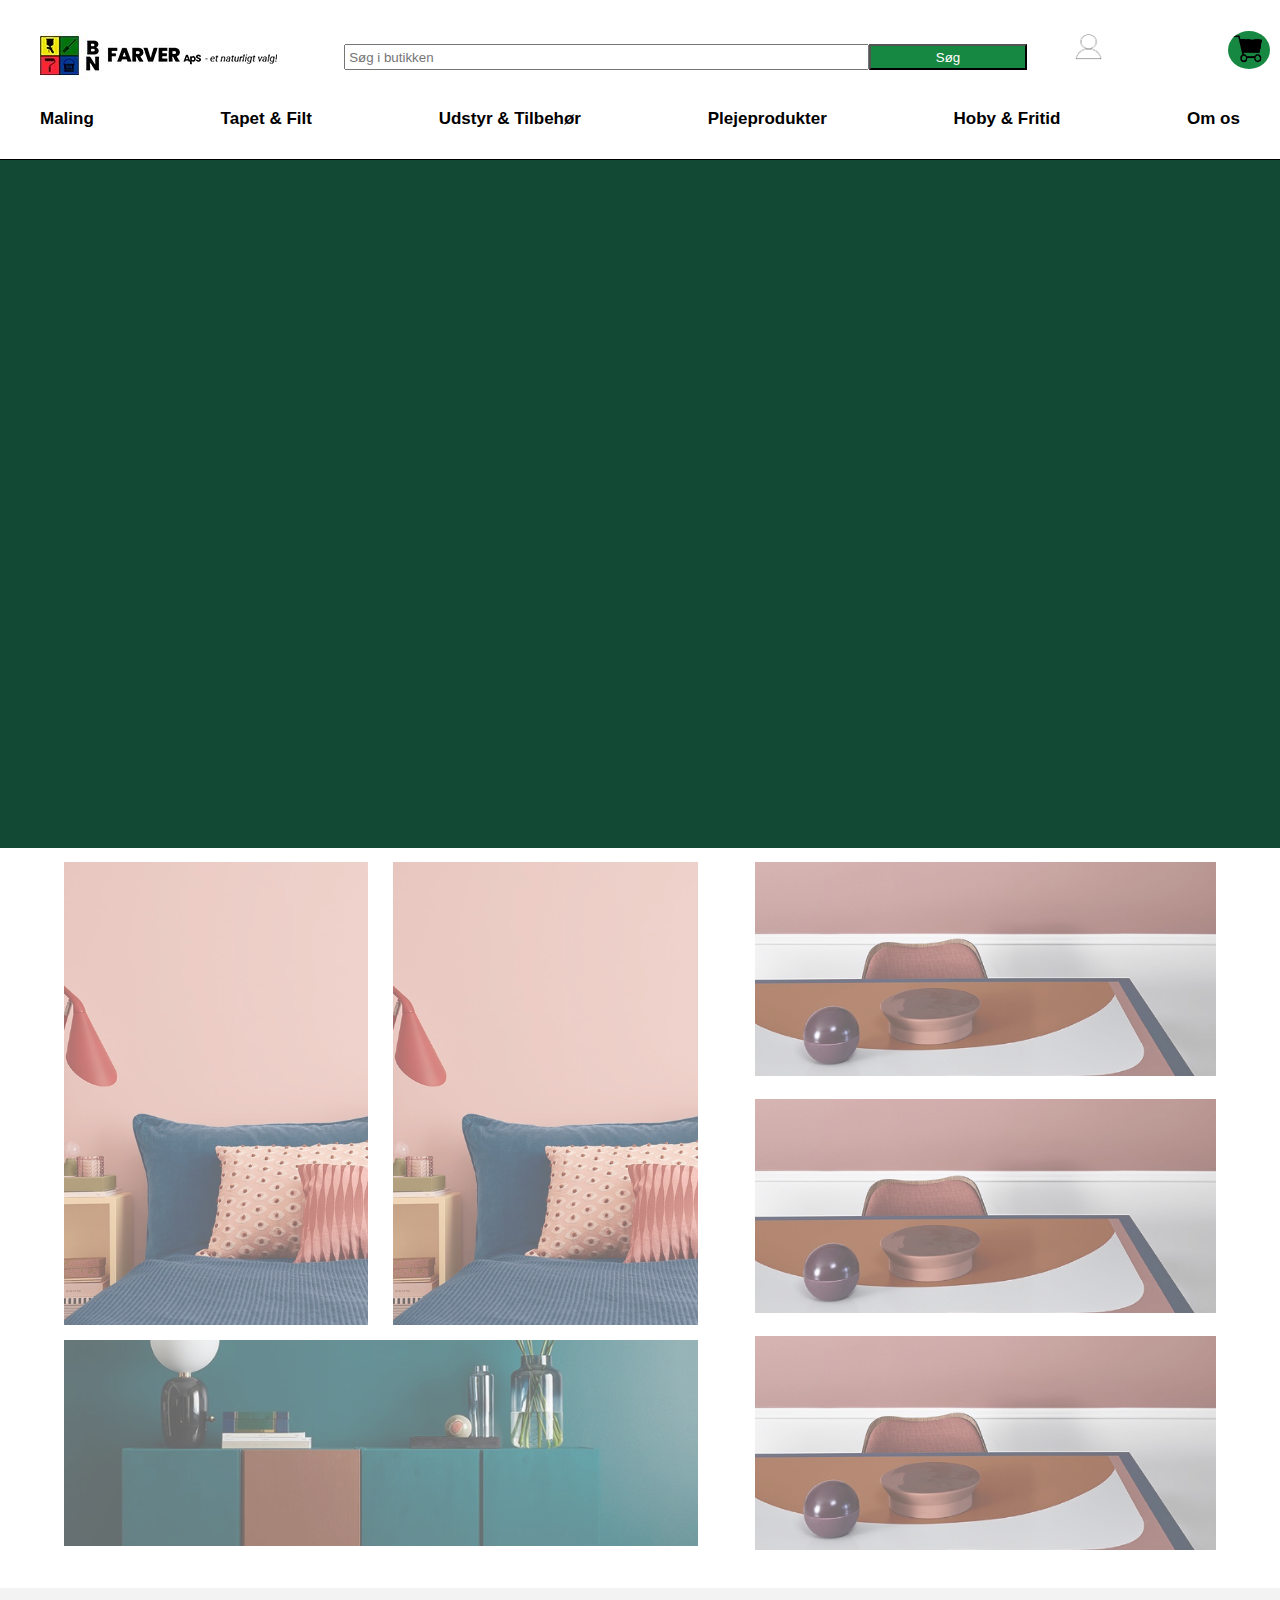
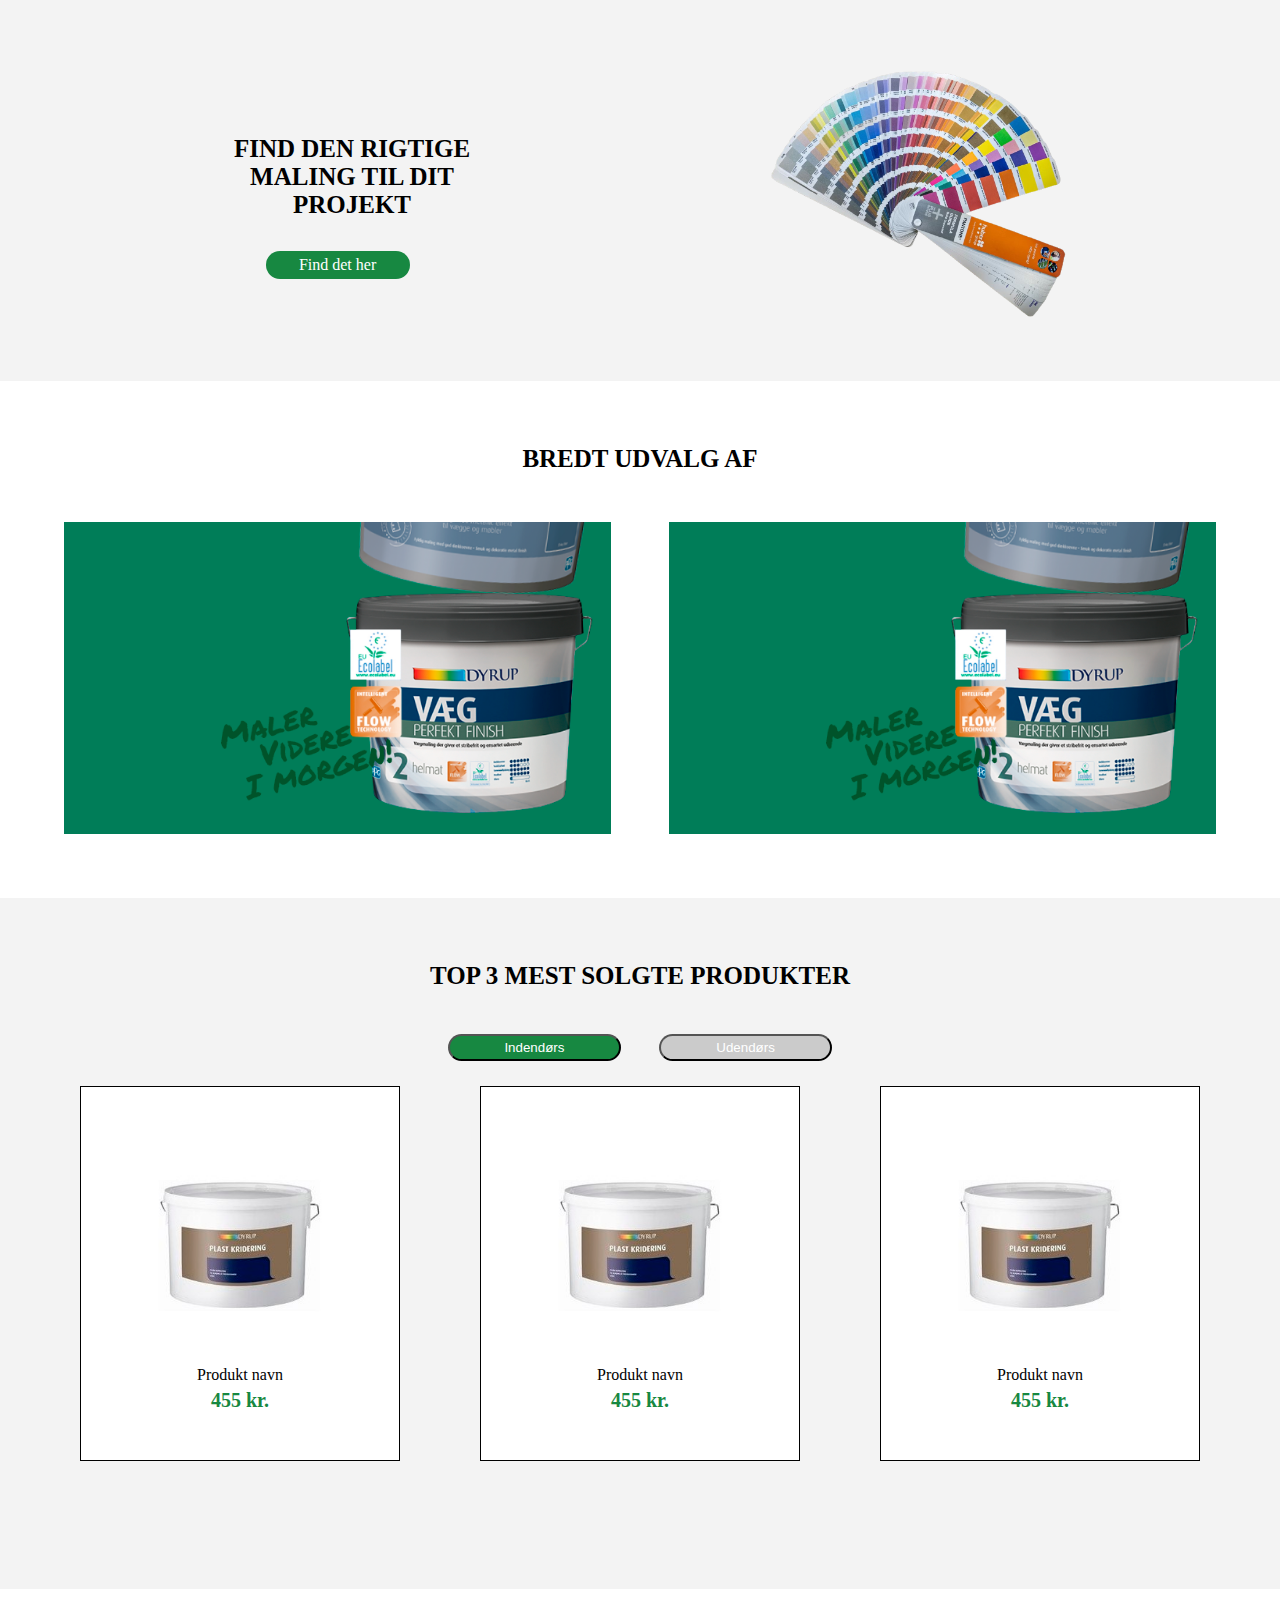
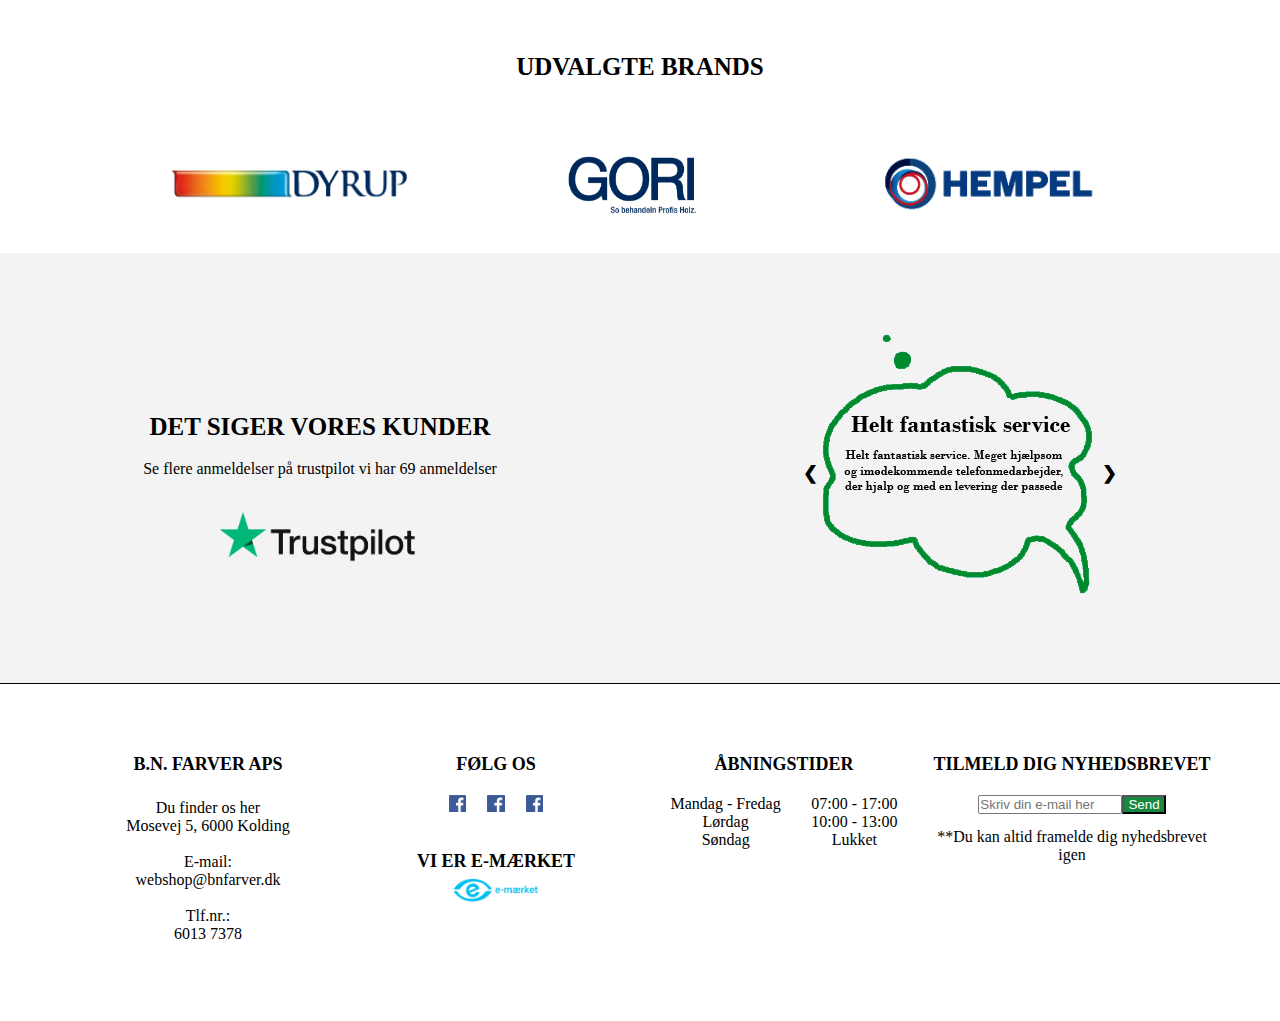
==== commit a9c1cf8a: "små rettelser + pc version" ====
--- a/index.html
+++ b/index.html
@@ -246,10 +246,9 @@
       </section>
       <!-- Find your paint -->
       <section class="find_paint">
-        <h2 class="find_paint_h2">Find maling til dit projekt</h2>
         <div class="find_paint_wrap">
           <div class="find_paint_text_site">
-            <p class="find_paint_p">Find den rigtige maling til dit projekt</p>
+            <h2 class="find_paint_h2">Find den rigtige maling til dit projekt</h2>
             <a href="/#"><p class="find_paint_btn white_text green_btn rounded_btn">Find det her</p></a>
           </div>
           <div class="find_paint_img_site">
@@ -323,9 +322,9 @@
 
        <!-- Costumers says-->
        <section class="Costumers_says">
-         <h2 class="Costumers_says_h2">Det siger vores kunder</h2>
          <div class="costumer_says_trustpilot">
           <div class="costumer_says_text">
+            <h2 class="Costumers_says_h2">Det siger vores kunder</h2>
             <p class="costumer_says_p">Se flere anmeldelser på trustpilot vi har 69 anmeldelser</p>
             <img class="trustpilot_logo" src="/img/trustpilot logo.png">
           </div>
@@ -350,14 +349,17 @@
       <!-- Footer-->
       <footer class="footer border_top">
         <section class="footer_info">
-          <article class="footer_bn_farver_info">
+
+          <div class="footer_tab">
+
+          <article class="footer_bn_farver_info footer_tablet">
             <h3 class="footer_h3">B.N. Farver ApS</h3>
             <p class="footer_p"><br>Du finder os her <br>Mosevej 5, 6000 Kolding</p>
             <p class="footer_p"><br>E-mail: <br>webshop@bnfarver.dk</p>
             <p class="footer_p"><br>Tlf.nr.: <br>6013 7378</p>
           </article> 
 
-          <article class="footer_some footer_space">
+          <article class="footer_some footer_space footer_tablet">
             <h3 class="footer_h3">følg os</h3>
            <div class="some_wrap">
             <a href="index.html" ><img class="fb_logo" src="/img/midlertidigt img.jpg"></a>
@@ -370,7 +372,10 @@
            </div>
           </article>
 
-          <article class="footer_opening_hours">
+          </div>
+          <div class="footer_tab">
+
+          <article class="footer_opening_hours footer_tablet">
             <h3 class="footer_h3">åbningstider</h3>
             <div class="opning_wrap">
               <div class="opning_days">
@@ -386,13 +391,17 @@
             </div>
           </article>
 
-          <article class="footer_newsletter footer_space">
+          <article class="footer_newsletter footer_space footer_tablet">
             <h3 class="footer_h3">Tilmeld dig nyhedsbrevet</h3>
+            <div class="news_wrap">
             <input id="news_letter" placeholder="Skriv din e-mail her" title="Skriv din mail her for at få nyhedsbrev">
             <input type="submit" id="newshBtn" class="green_btn white_text" value="Send" onclick="searchFunction()">
+            </div>
             <p class="footer_p">**Du kan altid framelde dig nyhedsbrevet igen</p>
           </article>
         </section>
+
+        </div>
 
         <section class="footer_gray">
 
--- a/css/style.css
+++ b/css/style.css
@@ -577,6 +577,9 @@
   h2 {
     padding: 5% 0 3%;
   }
+  main {
+    padding-top: 15%;
+  }
   /*Navigation*/
   .nav-menu {
     width: 55%;
@@ -643,6 +646,15 @@
     float: right;
   }
   /*top 4 most sold products*/
+  .product_most_sold_wrap {
+    width: 25%;
+  }
+  .product_name {
+    font-size: 16px;
+  }
+  .Product_price {
+    font-size: 20px;
+  }
   /* Costumers says */
   .costumer_says_trustpilot {
     display: -ms-grid;
@@ -660,9 +672,8 @@
   .costumer_says_text {
     -ms-grid-row: 1;
     -ms-grid-row-span: 1;
-    -ms-grid-column: 1;
-    -ms-grid-column-span: 2;
-    grid-area: 1 / 1 / 2 / 3;
+    grid-area: 1 / 0 / 2 / 3;
+    padding-top: 20%;
   }
   .costumer_says_slider {
     -ms-grid-row: 1;
@@ -671,10 +682,45 @@
     -ms-grid-column-span: 1;
     grid-area: 1 / 2 / 2 / 3;
   }
+  .trustpilot_logo {
+    padding: 5% 2% 2%;
+    width: 36%;
+  }
+  .next {
+    right: -12%;
+  }
+  .prev {
+    left: -12%;
+  }
+  /*Footer*/
+  .footer_tab {
+    display: -webkit-box;
+    display: -ms-flexbox;
+    display: flex;
+  }
+  .footer_tablet {
+    width: 50%;
+  }
+  .footer_space {
+    padding: 0 0 10%;
+  }
+  .some_wrap {
+    padding-top: 5%;
+  }
+  .news_wrap {
+    padding: 5% 0;
+  }
 }
 
 /* ------- media query (ipad pro +) laptop --------- */
 @media screen and (min-width: 950px) {
+  /*Generel*/
+  h2 {
+    padding: 5% 0 3%;
+  }
+  main {
+    padding-top: 10%;
+  }
   /*header / navigation*/
   .nav-menu {
     display: -webkit-box;
@@ -699,7 +745,7 @@
     width: 100%;
   }
   .dropdown .dropbtn {
-    font-size: 25px;
+    font-size: 17px;
   }
   .dropdown:hover .dropdown-content {
     font-size: 22px;
@@ -726,6 +772,177 @@
   .column {
     width: 25%;
   }
+  /*header*/
+  .prfile_img {
+    width: 3%;
+  }
+  .Basket_img {
+    width: 4%;
+    height: 38px;
+  }
+  .search_wrapper {
+    text-align: center;
+    padding-left: 18%;
+    height: 10%;
+  }
   /*Category img section*/
+  .logo {
+    margin-bottom: -65px;
+    margin-left: 40px;
+  }
+  .img_category {
+    overflow: hidden;
+  }
+  .metallic_colors {
+    float: right;
+    width: 45%;
+    padding-left: 5%;
+  }
+  .img_wrap_toBeside {
+    width: 55%;
+    -webkit-box-pack: justify;
+        -ms-flex-pack: justify;
+            justify-content: space-between;
+  }
+  .paint_furniture {
+    width: 55%;
+  }
+  .get_the_style {
+    float: right;
+    width: 45%;
+    padding-left: 5%;
+    margin-top: -41.5%;
+  }
+  .let_you_inspirer {
+    margin-top: -21%;
+  }
+  /* Find you paint*/
+  .find_paint {
+    padding: 4% 0;
+  }
+  .find_paint_text_site {
+    margin-top: 10%;
+  }
+  .find_paint_h2 {
+    width: 50%;
+    margin-right: auto;
+    margin-left: auto;
+  }
+  .color_code_img {
+    width: 60%;
+    display: block;
+    margin-right: auto;
+    margin-left: auto;
+  }
+  .find_paint_btn {
+    margin: 15px 20% 15px 35%;
+    width: 25%;
+  }
+  /*loft eller væg maling*/
+  .cealing_wall_wrap {
+    padding-bottom: 5%;
+  }
+  .celing_paint_img {
+    float: left;
+  }
+  .wall_paint_img {
+    float: right;
+  }
+  /*top 4 most sold products*/
+  .product_most_sold_wrap {
+    width: 25%;
+  }
+  .product_name {
+    font-size: 16px;
+  }
+  .Product_price {
+    font-size: 20px;
+  }
+  .most_sold_btn {
+    width: 45%;
+  }
+  .most_sold_btn_wrap {
+    padding: 5px 35%;
+  }
+  /* Costumers says */
+  .Costumers_says {
+    padding: 5% 0;
+  }
+  .costumer_says_trustpilot {
+    display: -ms-grid;
+    display: grid;
+    -ms-grid-columns: 1fr 1frfr 1.1fr;
+        grid-template-columns: 1fr 1frfr 1.1fr;
+    /* grid-template-columns: 0.9fr 1.1fr;*/
+    -ms-grid-rows: 1fr;
+        grid-template-rows: 1fr;
+    grid-auto-columns: 1fr;
+    gap: 0px 0px;
+    grid-auto-flow: row;
+    width: 100%;
+    height: 100%;
+  }
+  .costumer_says_text {
+    -ms-grid-row: 1;
+    -ms-grid-row-span: 1;
+    grid-area: 1 / 0 / 2 / 3;
+    padding-top: 10%;
+  }
+  .costumer_says_slider {
+    -ms-grid-row: 1;
+    -ms-grid-row-span: 1;
+    -ms-grid-column: 2;
+    -ms-grid-column-span: 1;
+    grid-area: 1 / 2 / 2 / 3;
+  }
+  .costumer_says_p {
+    width: 60%;
+    margin-right: auto;
+    margin-left: auto;
+  }
+  .trustpilot_logo {
+    padding: 5% 2% 2%;
+    width: 36%;
+  }
+  .next {
+    right: -12%;
+  }
+  .prev {
+    left: -12%;
+  }
+  /*Footer*/
+  .footer_tab {
+    display: contents;
+    -webkit-box-pack: space-evenly;
+        -ms-flex-pack: space-evenly;
+            justify-content: space-evenly;
+    -webkit-box-align: center;
+        -ms-flex-align: center;
+            align-items: center;
+  }
+  .footer_info {
+    display: -webkit-box;
+    display: -ms-flexbox;
+    display: flex;
+    -webkit-box-pack: space-evenly;
+        -ms-flex-pack: space-evenly;
+            justify-content: space-evenly;
+    padding-top: 5%;
+    width: 90%;
+    margin-right: auto;
+    margin-left: auto;
+  }
+  .footer_tablet {
+    width: 50%;
+  }
+  .footer_space {
+    padding: 0 0 10%;
+  }
+  .some_wrap {
+    padding-top: 5%;
+  }
+  .news_wrap {
+    padding: 5% 0;
+  }
 }
 /*# sourceMappingURL=style.css.map */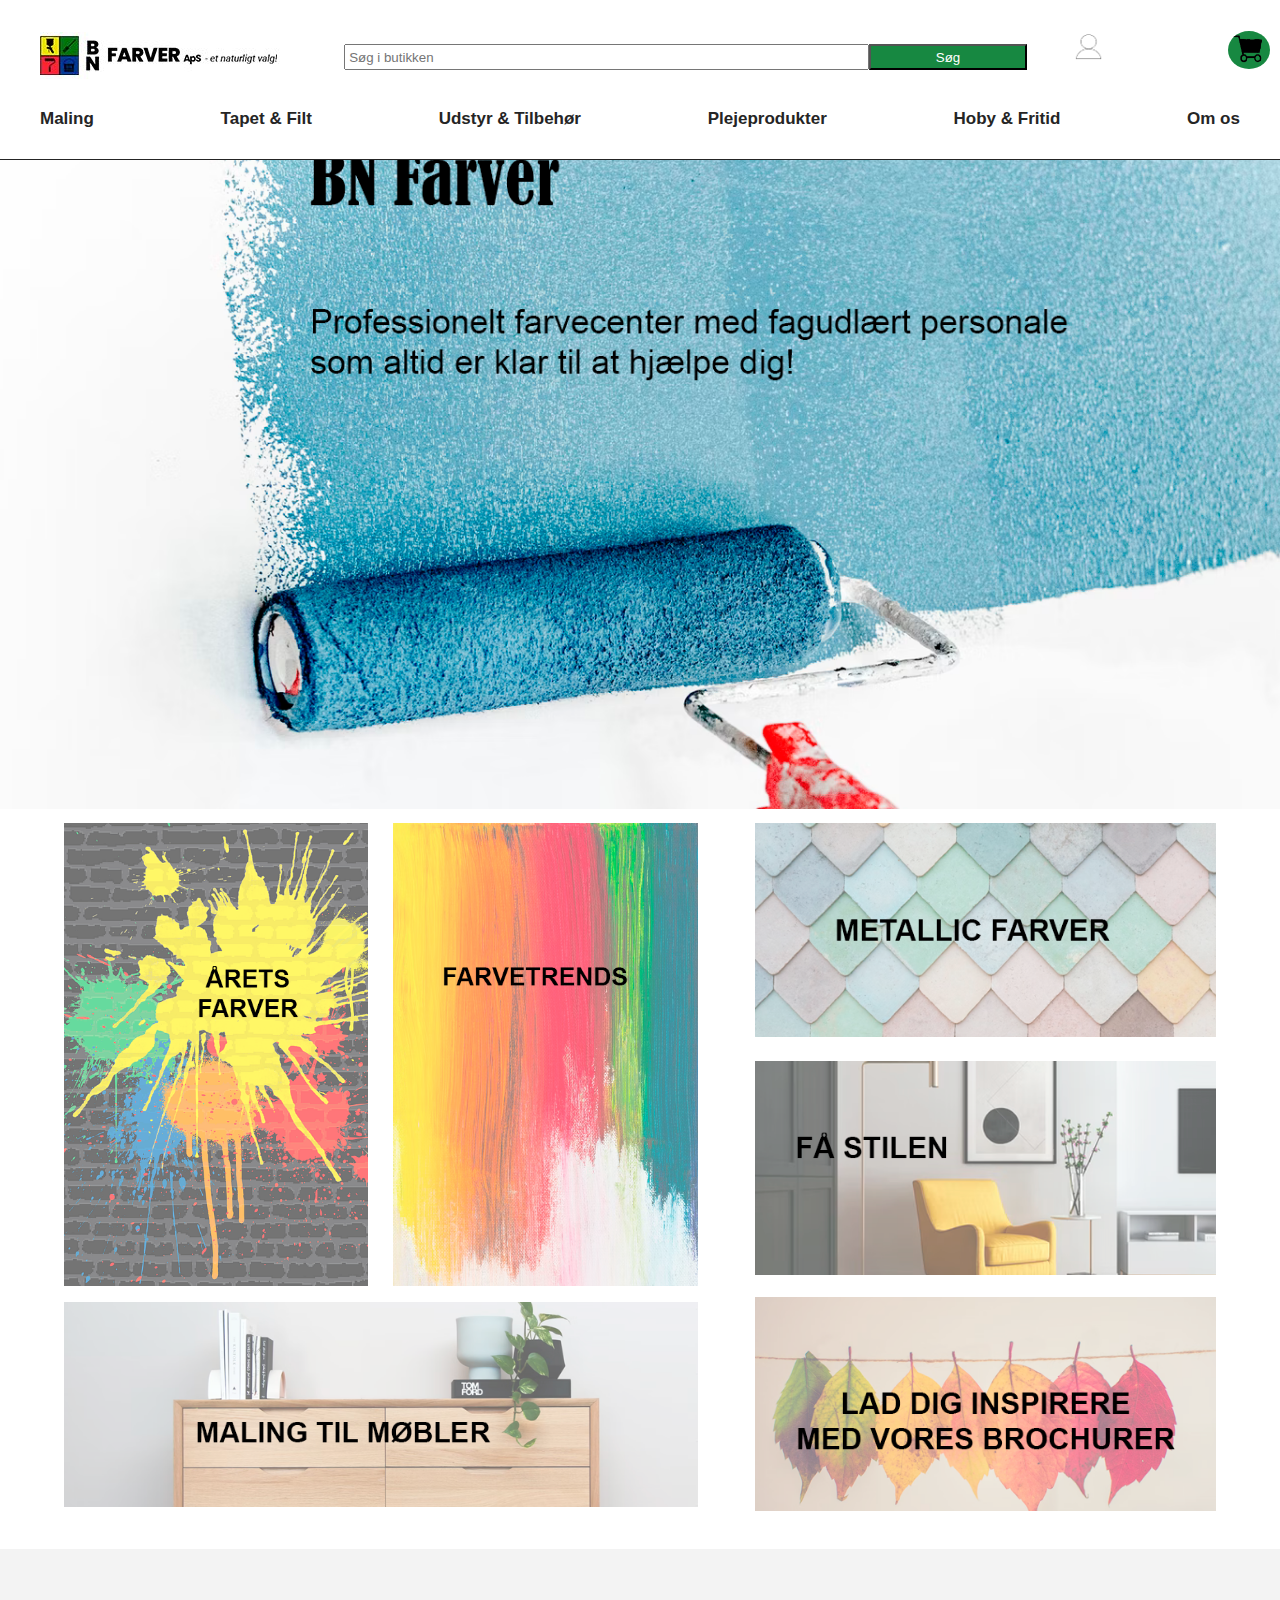
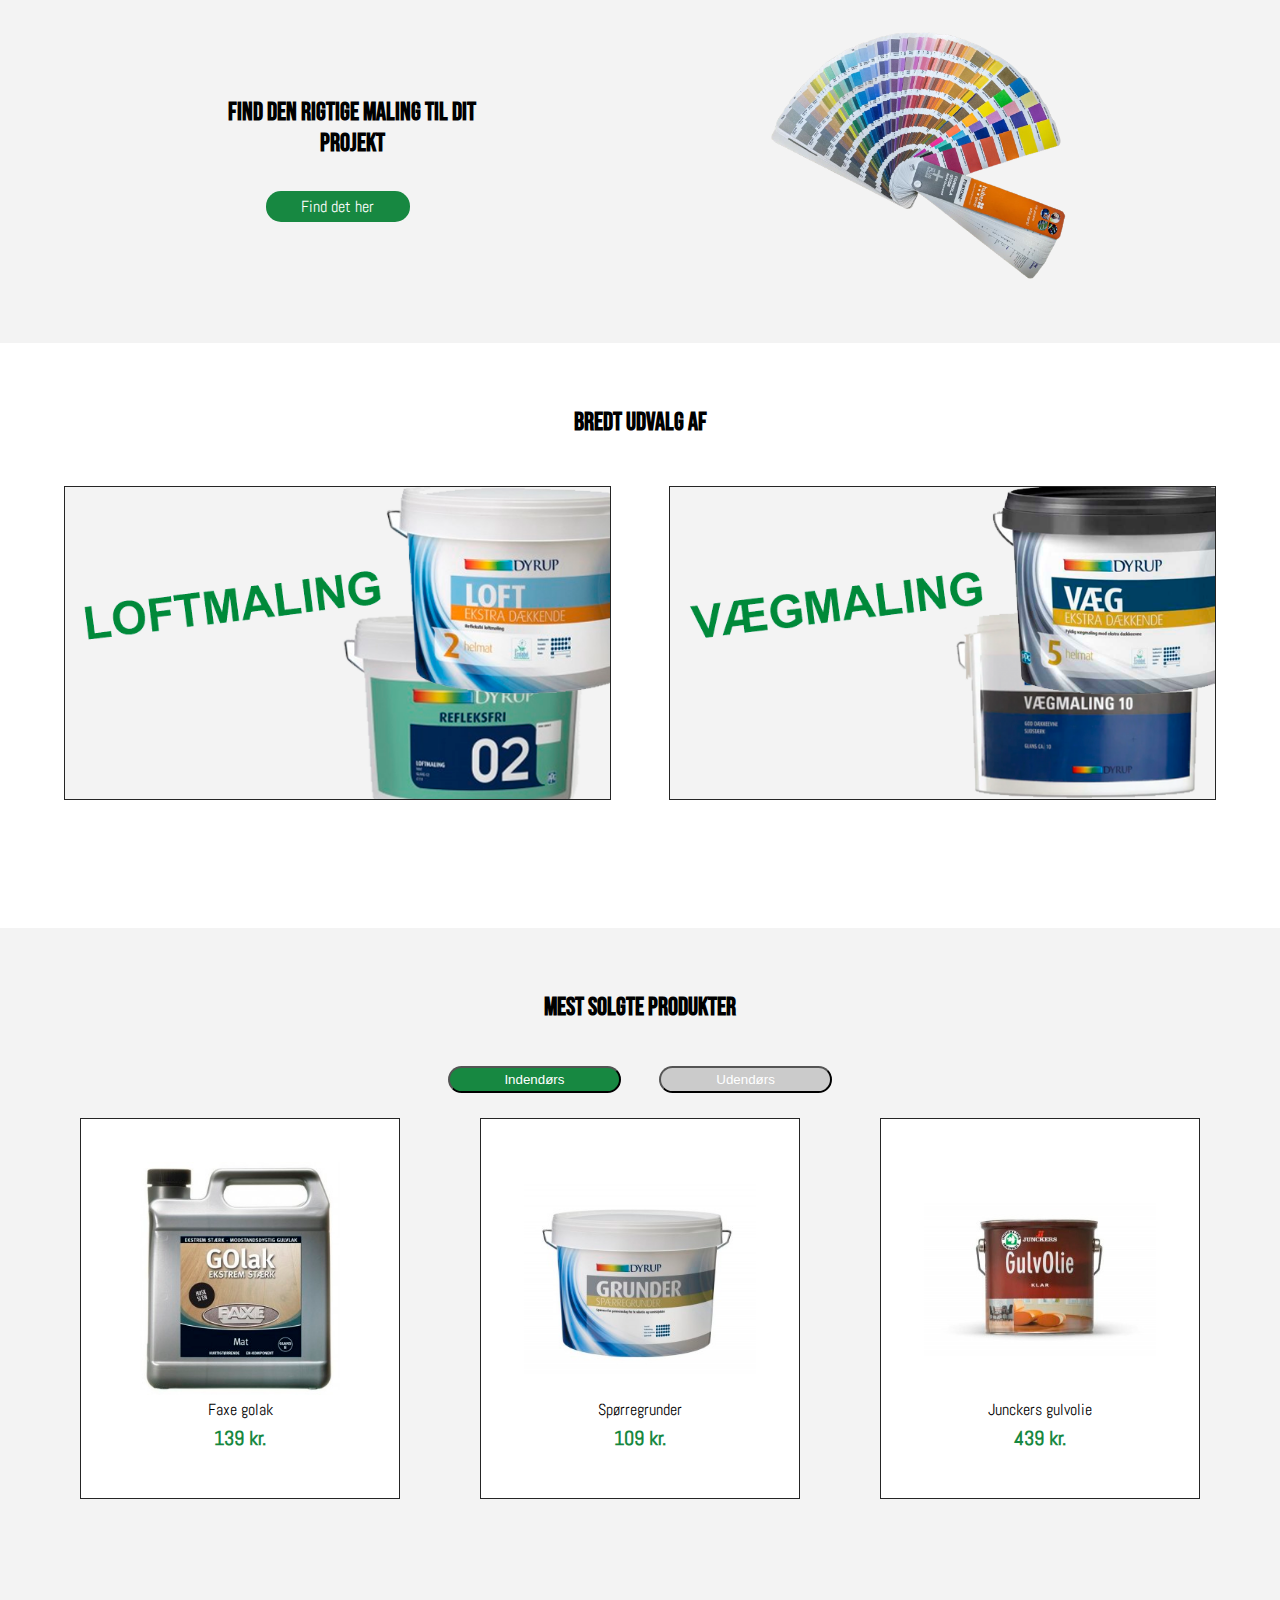
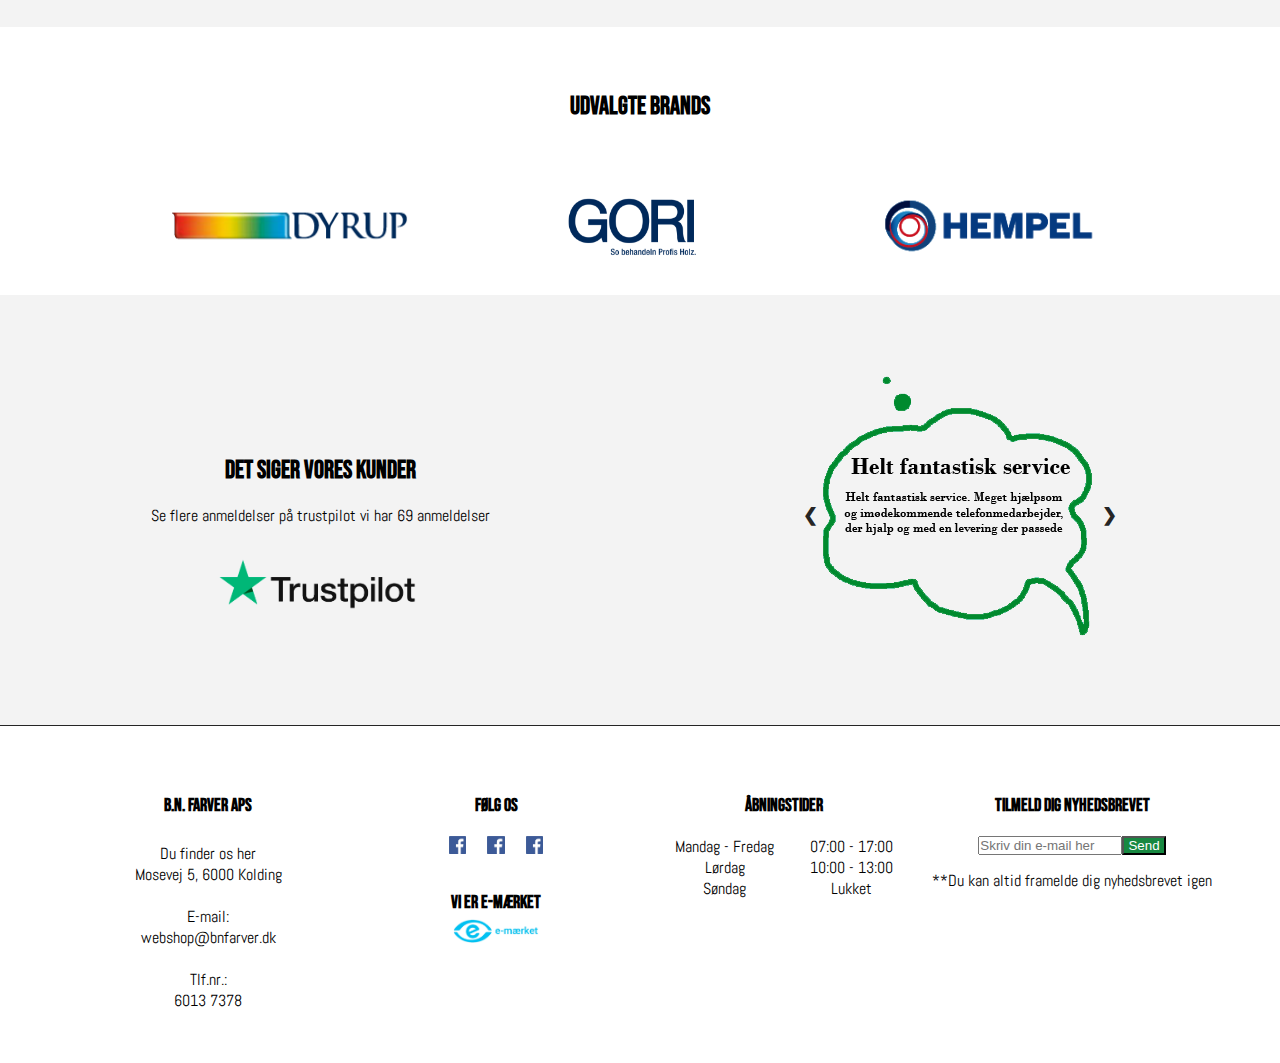
==== commit 003f2c50: "rettelser" ====
--- a/index.html
+++ b/index.html
@@ -9,6 +9,9 @@
   <link rel="stylesheet" href="/css/style.css">
   <link rel="icon" href="/img/bnfarver-logo.jpg" />
   <!-- font.abel -->
+  <style>
+   @import url('https://fonts.googleapis.com/css2?family=Abel&family=Bebas+Neue&display=swap');
+  </style>
   </head>
   <body>
     <header class="border_bottom">
@@ -39,17 +42,17 @@
                 <div class="row">
                   <div class="column">
                     <b><a href="#" class="nav-link">Indendørs Maling</a></b>
-                    <a href="#">- Vægmaling</a>    
-                    <a href="#">- Loftmaling</a>
-                    <a href="#">- Gulv maling</a>
-                    <a href="#">- Træ & Metal maling</a>
+                    <a href="#">Vægmaling</a>    
+                    <a href="#">Loftmaling</a>
+                    <a href="#">Gulv maling</a>
+                    <a href="#">Træ & Metal maling</a>
                   </div> 
                   <div class="column">
                     <b><a href="#" class="nav-link">Udendørs Maling</a></b>
-                    <a href="#">- Facademaling</a>
-                    <a href="#">- Tagmaling</a>
-                    <a href="#">- Træ & Metal maling</a>
-                    <a href="#">- Sokkelmaling</a>
+                    <a href="#">Facademaling</a>
+                    <a href="#">Tagmaling</a>
+                    <a href="#">Træ & Metal maling</a>
+                    <a href="#">Sokkelmaling</a>
                   </div> 
                 </div> 
               </div> 
@@ -62,22 +65,16 @@
               <div class="dropdown-content">  
                 <div class="row">
                   <div class="column">
-                    <a href="#" class="nav-link">Overskrift 1.1</a>
-                    <a href="#">- Test tekst</a>
-                    <a href="#">- Link 2</a>
-                    <a href="#">- Link 3</a>
-                  </div> 
-                  <div class="column">
-                    <a href="#" class="nav-link">Overskrift 1.2</a>
-                    <a href="#">Link 1</a>
-                    <a href="#">Link 2</a>
-                    <a href="#">Link 3</a>
-                  </div> 
-                  <div class="column">
-                    <a href="#" class="nav-link">Overskrift 1.3</a>
-                    <a href="#">Link 1</a>
-                    <a href="#">Link 2</a>
-                    <a href="#">Link 3</a>
+                    <b><a href="#" class="nav-link">wallcoverings</a></b>
+                    <a href="#">Aurora</a>
+                    <a href="#">Avington</a>
+                    <a href="#">Ferm living</a>
+                  </div> 
+                  <div class="column">
+                    <b><a href="#" class="nav-link">tapetkompagniet</a></b>
+                    <a href="#">Symetri</a>
+                    <a href="#">Fototapet</a>
+                    <a href="#">Prismer</a>
                   </div> 
                 </div> 
               </div> 
@@ -90,22 +87,16 @@
               <div class="dropdown-content">  
                 <div class="row">
                   <div class="column">
-                    <a href="#" class="nav-link">Overskrift 1.1</a>
-                    <a href="#">Link 1</a>
-                    <a href="#">Link 2</a>
-                    <a href="#">Link 3</a>
-                  </div> 
-                  <div class="column">
-                    <a href="#" class="nav-link">Overskrift 1.2</a>
-                    <a href="#">Link 1</a>
-                    <a href="#">Link 2</a>
-                    <a href="#">Link 3</a>
-                  </div> 
-                  <div class="column">
-                    <a href="#" class="nav-link">Overskrift 1.3</a>
-                    <a href="#">Link 1</a>
-                    <a href="#">Link 2</a>
-                    <a href="#">Link 3</a>
+                    <b><a href="#" class="nav-link">Malerværktøj</a></b>
+                    <a href="#">Pensler</a>
+                    <a href="#">Malerruller</a>
+                    <a href="#">Spartelværktøj</a>
+                  </div> 
+                  <div class="column">
+                    <b><a href="#" class="nav-link">Sikkerhedsudstyr</a></b>
+                    <a href="#">Masker</a>
+                    <a href="#">Hansker</a>
+                    <a href="#">Briller</a>
                   </div> 
                 </div> 
               </div> 
@@ -118,22 +109,16 @@
               <div class="dropdown-content">  
                 <div class="row">
                   <div class="column">
-                    <a href="#" class="nav-link">Overskrift 1.1</a>
-                    <a href="#">Link 1</a>
-                    <a href="#">Link 2</a>
-                    <a href="#">Link 3</a>
-                  </div> 
-                  <div class="column">
-                    <a href="#" class="nav-link">Overskrift 1.2</a>
-                    <a href="#">Link 1</a>
-                    <a href="#">Link 2</a>
-                    <a href="#">Link 3</a>
-                  </div> 
-                  <div class="column">
-                    <a href="#" class="nav-link">Overskrift 1.3</a>
-                    <a href="#">Link 1</a>
-                    <a href="#">Link 2</a>
-                    <a href="#">Link 3</a>
+                    <b><a href="#" class="nav-link">Olie, Voks & Kemi</a></b>
+                    <a href="#">Borup Kemi</a>
+                    <a href="#">Nordicare Møbelolier</a>
+                    <a href="#">Nordicare Rensemidler</a>
+                  </div> 
+                  <div class="column">
+                    <b><a href="#" class="nav-link">Rengøring</a></b>
+                    <a href="#">Fliserens</a>
+                    <a href="#">Tagrens</a>
+                    <a href="#">Rengøringsmidler & Sæber</a>
                   </div> 
                 </div> 
               </div> 
@@ -146,22 +131,22 @@
               <div class="dropdown-content">  
                 <div class="row">
                   <div class="column">
-                    <a href="#" class="nav-link">Overskrift 1.1</a>
-                    <a href="#">Link 1</a>
-                    <a href="#">Link 2</a>
-                    <a href="#">Link 3</a>
-                  </div> 
-                  <div class="column">
-                    <a href="#" class="nav-link">Overskrift 1.2</a>
-                    <a href="#">Link 1</a>
-                    <a href="#">Link 2</a>
-                    <a href="#">Link 3</a>
-                  </div> 
-                  <div class="column">
-                    <a href="#" class="nav-link">Overskrift 1.3</a>
-                    <a href="#">Link 1</a>
-                    <a href="#">Link 2</a>
-                    <a href="#">Link 3</a>
+                    <b><a href="#" class="nav-link">Spraymaling</a></b>
+                    <a href="#">Belton</a>
+                    <a href="#">Motip</a>
+                    <a href="#">Spraylak</a>
+                  </div> 
+                  <div class="column">
+                    <b><a href="#" class="nav-link">Bådmaling</a></b>
+                    <a href="#">Bundmaling</a>
+                    <a href="#">Lakker</a>
+                    <a href="#">Bådpleje</a>
+                  </div> 
+                  <div class="column">
+                    <b><a href="#" class="nav-link">Autolak & Industrilak</a></b>
+                    <a href="#">Autolak</a>
+                    <a href="#">Q-Refinish</a>
+                    <a href="#">Tilbehør</a>
                   </div> 
                 </div> 
               </div> 
@@ -174,22 +159,9 @@
               <div class="dropdown-content">  
                 <div class="row">
                   <div class="column">
-                    <a href="#" class="nav-link">Overskrift 1.1</a>
-                    <a href="#">Link 1</a>
-                    <a href="#">Link 2</a>
-                    <a href="#">Link 3</a>
-                  </div> 
-                  <div class="column">
-                    <a href="#" class="nav-link">Overskrift 1.2</a>
-                    <a href="#">Link 1</a>
-                    <a href="#">Link 2</a>
-                    <a href="#">Link 3</a>
-                  </div> 
-                  <div class="column">
-                    <a href="#" class="nav-link">Overskrift 1.3</a>
-                    <a href="#">Link 1</a>
-                    <a href="#">Link 2</a>
-                    <a href="#">Link 3</a>
+                    <a href="#">Åbningstider</a>
+                    <a href="#">Kontakt</a>
+                    <a href="#">Om Os</a>
                   </div> 
                 </div> 
               </div> 
@@ -216,29 +188,29 @@
       <section class="img_category">
         <div class="img_category_wrap">
           <article class="metallic_colors" href="/#">
-            <a><img class="metallic_colors_img img_category_img" src="/img/Fredfyldt arbejdsbord.png"></a>
+            <a><img class="metallic_colors_img img_category_img" src="/img/metallic farver.png"></a>
           </article>
 
           <div class="img_wrap_toBeside">
           <article class="color_year" href="/#">
-            <a><img class="color_year_img img_category_img" src="/img/Farverigt værelse.png"></a>
+            <a><img class="color_year_img img_category_img" src="/img/color of the year.png"></a>
           </article>
 
           <article class="color_trends" href="/#">
-            <a><img class="color_trends_img img_category_img" src="/img/Farverigt værelse.png"></a>
+            <a><img class="color_trends_img img_category_img" src="/img/Farve trends.png"></a>
           </article>
           </div>
 
           <article class="paint_furniture" href="/#">
-            <a><img class="paint_furniture_img img_category_img" src="/img/Blå indretning med væg og møbel.png"></a>
+            <a><img class="paint_furniture_img img_category_img" src="/img/maling til møbler.png"></a>
           </article>
 
           <article class="get_the_style" href="/#">
-            <a><img class="get_the_style_img img_category_img" src="/img/Fredfyldt arbejdsbord.png"></a>
+            <a><img class="get_the_style_img img_category_img" src="/img/få stilen.png"></a>
           </article>
 
           <article class="metallic_colors let_you_inspirer" href="/#">
-            <a><img class="metallic_colors_img let_you_inspirer_img img_category_img" src="/img/Fredfyldt arbejdsbord.png"></a>
+            <a><img class="metallic_colors_img let_you_inspirer_img img_category_img" src="/img/lad dig inspirere.png"></a>
           </article>
 
         </div>
@@ -261,15 +233,15 @@
       <section class="wide_selection">
         <h2 class="wide_selection_h2">bredt udvalg af</h2>
         <div class="cealing_wall_wrap">
-          <a href="index.html" ><img class="celing_paint_img celection_img" src="/img/Bredt udvalg billed placeholder.png" alt=""></a>
-          <a href="index.html" ><img class="wall_paint_img celection_img" src="/img/Bredt udvalg billed placeholder.png" alt=""></a>
+          <a href="index.html" ><img class="celing_paint_img celection_img" src="/img/loftmaling.png" alt=""></a>
+          <a href="index.html" ><img class="wall_paint_img celection_img" src="/img/vægmaling.png" alt=""></a>
         </div>
 
       </section>
 
        <!-- Top 4 most sold products -->
        <section class="most_sold">
-         <h2 class="most_sold_h2">Top 3 mest solgte produkter</h2>
+         <h2 class="most_sold_h2">mest solgte produkter</h2>
         <div class="most_sold_btn_wrap">
           <button class="most_sold_btn white_text rounded_btn green_btn" onclick="top_sold_product_btn()">Indendørs</button>
           <button class="most_sold_btn white_text rounded_btn gray_btn" onclick="top_sold_product_btn()">Udendørs</button>
@@ -277,32 +249,37 @@
 
         <div id="indor_product">
           <div class="product_most_sold_wrap">
-            <a href="index.html" ><img class="product_most_sold_img" src="/img/product img.png" alt=""></a>
-            <p class="product_name">Produkt navn</p>
-            <p class="Product_price">455 kr.</p>
-          </div>
-          <div class="product_most_sold_wrap">
-            <a href="index.html" ><img class="product_most_sold_img" src="/img/product img.png" alt=""></a>
-            <p class="product_name">Produkt navn</p>
-            <p class="Product_price">455 kr.</p>
-          </div>
-          <div class="product_most_sold_wrap">
-            <a href="index.html" ><img class="product_most_sold_img" src="/img/product img.png" alt=""></a>
-            <p class="product_name">Produkt navn</p>
-            <p class="Product_price">455 kr.</p>
+            <a href="index.html" ><img class="product_most_sold_img" src="/img/product - inde - golak.png" alt=""></a>
+            <p class="product_name">Faxe golak</p>
+            <p class="Product_price">139 kr.</p>
+          </div>
+          <div class="product_most_sold_wrap">
+            <a href="index.html" ><img class="product_most_sold_img" src="/img/product - inde - grunder.png" alt=""></a>
+            <p class="product_name">Spørregrunder</p>
+            <p class="Product_price">109 kr.</p>
+          </div>
+          <div class="product_most_sold_wrap">
+            <a href="index.html" ><img class="product_most_sold_img" src="/img/product - inde - gulvolie.png" alt=""></a>
+            <p class="product_name">Junckers gulvolie</p>
+            <p class="Product_price">439 kr.</p>
           </div>
         </div>
         
         <div id="outdor_product">
           <div class="product_most_sold_wrap">
-            <a href="index.html" ><img class="product_most_sold_img" src="/img/product img.png" alt=""></a>
-            <p class="product_name">Produkt navn</p>
-            <p class="Product_price">455 kr.</p>
-          </div>
-          <div class="product_most_sold_wrap">
-            <a href="index.html" ><img class="product_most_sold_img" src="/img/product img.png" alt=""></a>
-            <p class="product_name">Produkt navn</p>
-            <p class="Product_price">455 kr.</p>
+            <a href="index.html" ><img class="product_most_sold_img" src="/img/product - ude - rust primer.png" alt=""></a>
+            <p class="product_name">Dyrup rust primer</p>
+            <p class="Product_price">1.063 kr.</p>
+          </div>
+          <div class="product_most_sold_wrap">
+            <a href="index.html" ><img class="product_most_sold_img" src="/img/product - ude - facade.png" alt=""></a>
+            <p class="product_name">Dyrup facade solomur</p>
+            <p class="Product_price">856 kr.</p>
+          </div>
+          <div class="product_most_sold_wrap">
+            <a href="index.html" ><img class="product_most_sold_img" src="/img/product - ude - grunder.png" alt=""></a>
+            <p class="product_name">Pudsgrunder</p>
+            <p class="Product_price">89 kr.</p>
           </div>
         </div>
         
--- a/css/style.css
+++ b/css/style.css
@@ -16,6 +16,7 @@
   font-size: 35px;
   font-weight: bold;
   text-transform: uppercase;
+  font-family: 'Bebas Neue';
 }
 
 h2 {
@@ -24,6 +25,7 @@
   text-align: center;
   text-transform: uppercase;
   padding: 6% 0;
+  font-family: 'Bebas Neue';
 }
 
 h3 {
@@ -32,11 +34,13 @@
   text-align: center;
   text-transform: uppercase;
   padding: 2% 0;
+  font-family: 'Bebas Neue';
 }
 
 p {
   font-size: 16px;
   font-weight: normal;
+  font-family: 'Abel', sans-serif;
 }
 
 .product_name {
@@ -66,11 +70,11 @@
 }
 
 .border_top {
-  border-top: 1px solid #000000;
+  border-top: 1px solid #252525;
 }
 
 .border_bottom {
-  border-bottom: 1px solid #000000;
+  border-bottom: 1px solid #252525;
 }
 
 /*-----*/
@@ -145,7 +149,7 @@
 }
 
 a {
-  color: #000000;
+  color: #252525;
   text-decoration: none;
 }
 
@@ -171,7 +175,7 @@
   margin: 5px auto;
   -webkit-transition: all 0.3s ease-in-out;
   transition: all 0.3s ease-in-out;
-  background-color: #000000;
+  background-color: #252525;
 }
 
 .hamburger {
@@ -232,7 +236,7 @@
 .dropdown .dropbtn {
   font-size: 16px;
   font-weight: bold;
-  color: #000000;
+  color: #252525;
   border: none;
   outline: none;
   padding: 14px 16px;
@@ -342,12 +346,13 @@
 /*-----*/
 /*---------- Forside cover--------- */
 main {
-  padding-top: 19%;
+  padding-top: 18%;
 }
 
 .cover_img {
   width: 100%;
   height: 50%;
+  margin-top: 5%;
 }
 
 /*-----*/
@@ -357,7 +362,6 @@
 }
 
 .img_category_img {
-  opacity: 60%;
   display: block;
   max-width: 100%;
   cursor: pointer;
@@ -438,6 +442,10 @@
 
 /*-----*/
 /*---------- Loft eller væg maling --------- */
+.wide_selection {
+  padding-bottom: 5%;
+}
+
 .cealing_wall_wrap {
   display: -webkit-box;
   display: -ms-flexbox;
@@ -451,6 +459,7 @@
 
 .celection_img {
   width: 95%;
+  border: 1px solid #252525;
 }
 
 /*-----*/
@@ -495,7 +504,7 @@
   /*float: left;*/
   width: 30%;
   padding: 3.33%;
-  border: 1px solid #000000;
+  border: 1px solid #252525;
   background-color: #ffffff;
 }
 
@@ -554,7 +563,7 @@
   width: auto;
   padding: 16px;
   margin-top: -22px;
-  color: #000000;
+  color: #252525;
   font-weight: bold;
   font-size: 18px;
   -webkit-transition: 0.6s ease;
@@ -578,7 +587,7 @@
     padding: 5% 0 3%;
   }
   main {
-    padding-top: 15%;
+    padding-top: 8%;
   }
   /*Navigation*/
   .nav-menu {
@@ -591,7 +600,7 @@
   }
   .dropdown .dropbtn {
     font-size: 18px;
-    color: #000000;
+    color: #252525;
     border: none;
     outline: none;
     padding: 14px 16px;
@@ -669,6 +678,12 @@
     width: 100%;
     height: 100%;
   }
+  .Costumers_says {
+    padding: 5% 0;
+  }
+  h2 {
+    padding: 5% 6px 6%;
+  }
   .costumer_says_text {
     -ms-grid-row: 1;
     -ms-grid-row-span: 1;
@@ -719,7 +734,7 @@
     padding: 5% 0 3%;
   }
   main {
-    padding-top: 10%;
+    padding-top: 2%;
   }
   /*header / navigation*/
   .nav-menu {
@@ -748,7 +763,7 @@
     font-size: 17px;
   }
   .dropdown:hover .dropdown-content {
-    font-size: 22px;
+    font-size: 16px;
     padding-left: 5%;
   }
   .navbar {
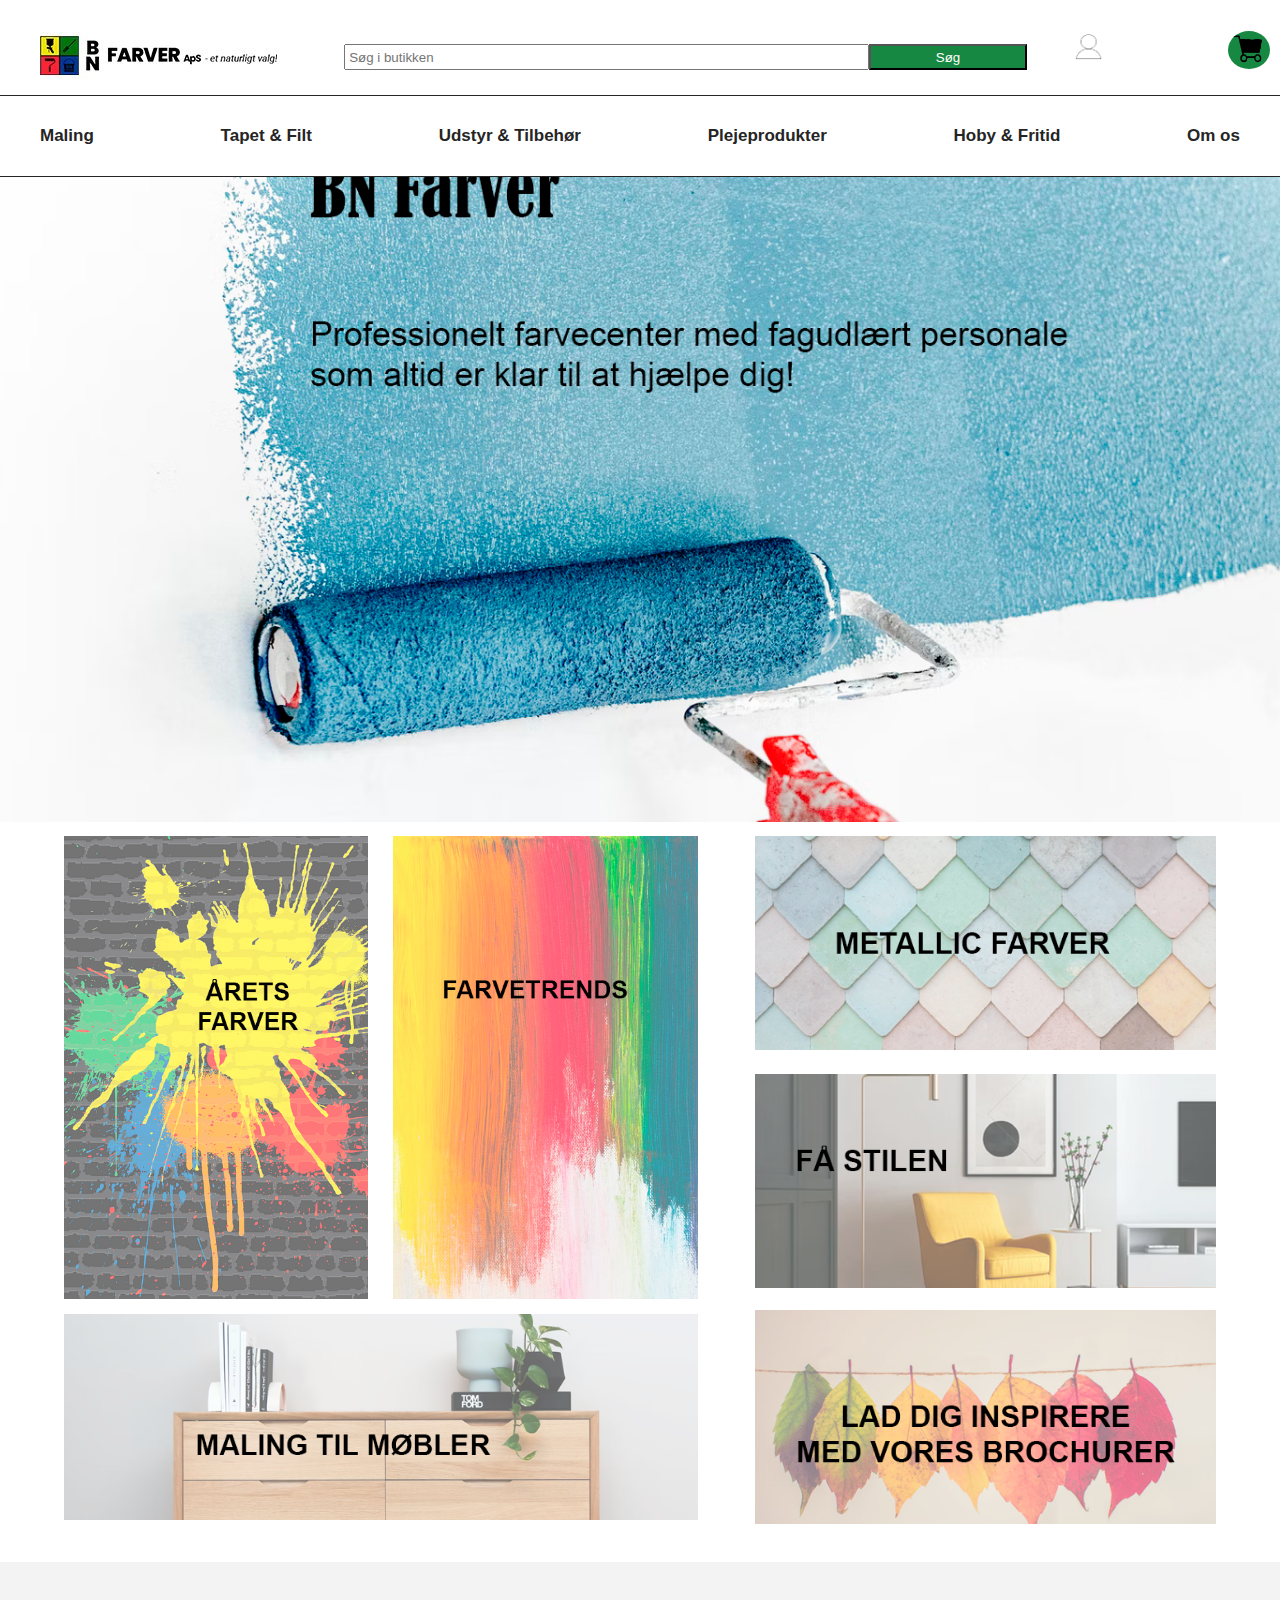
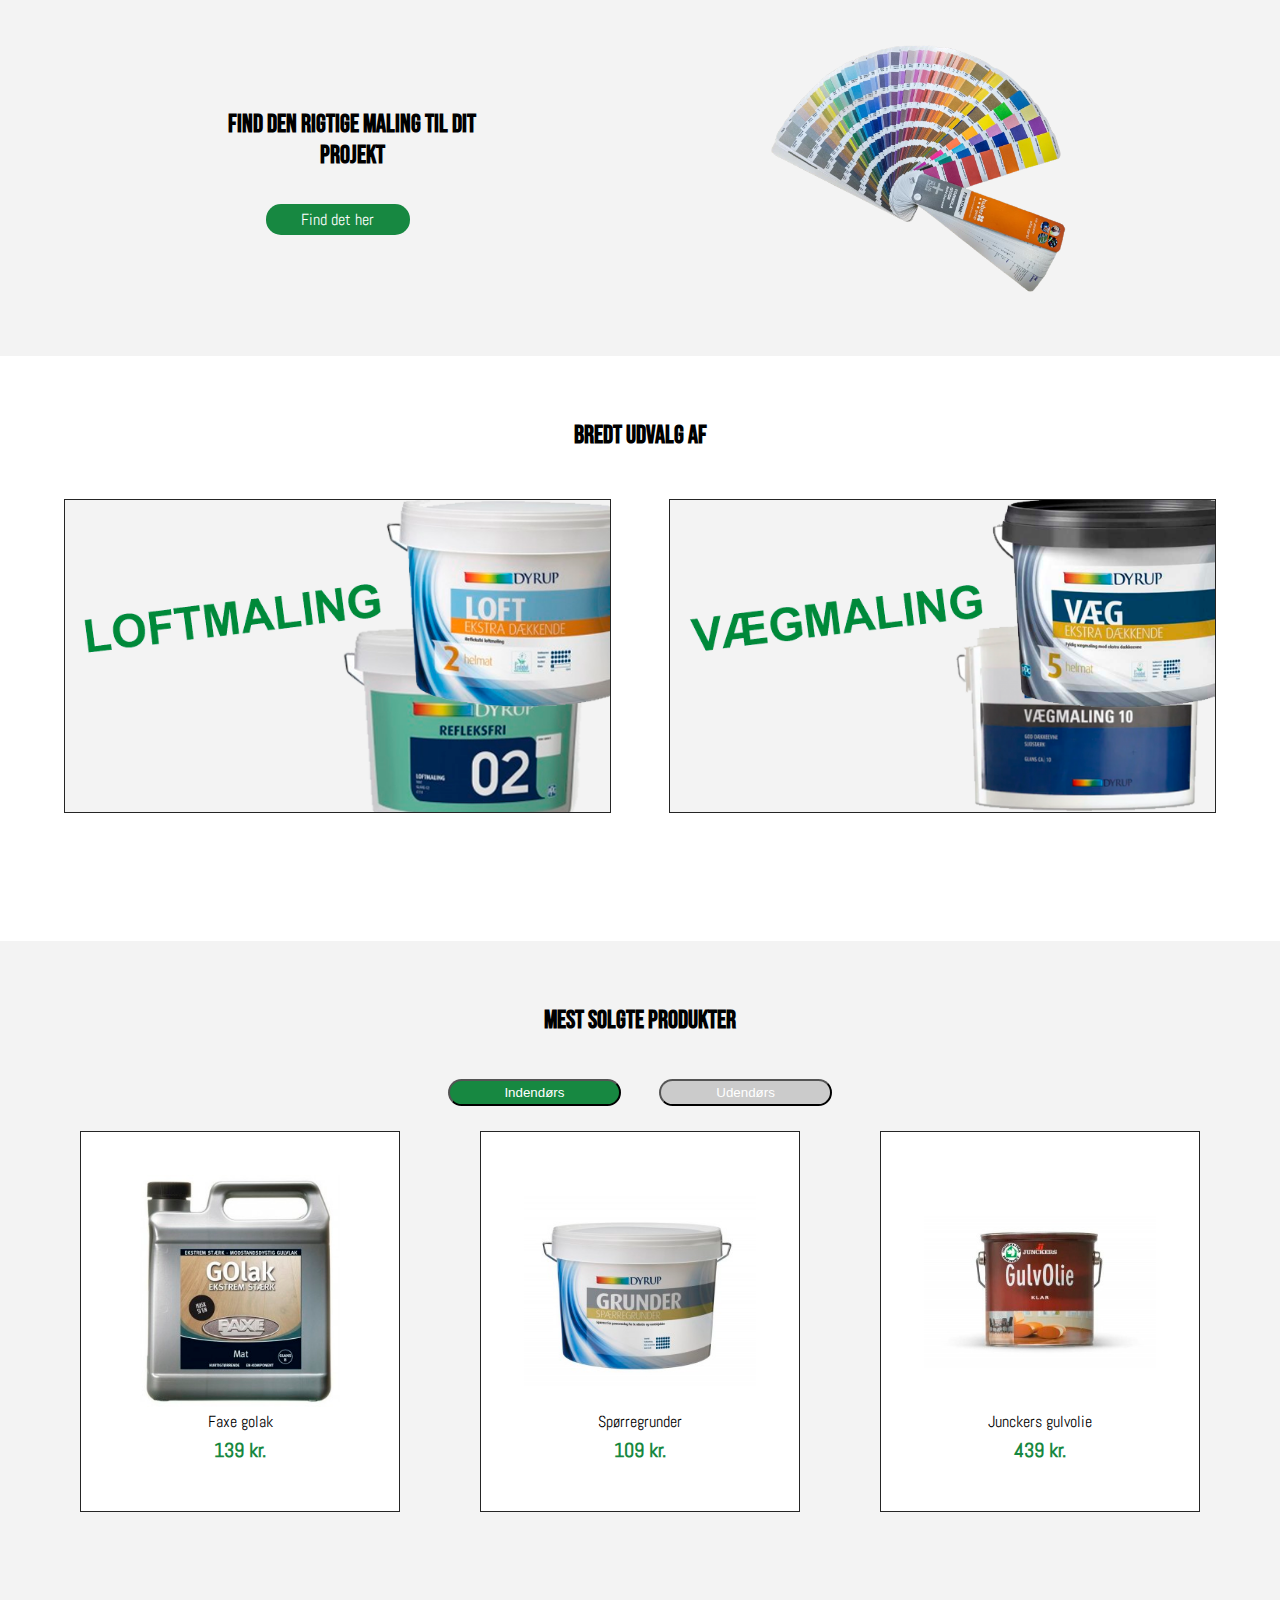
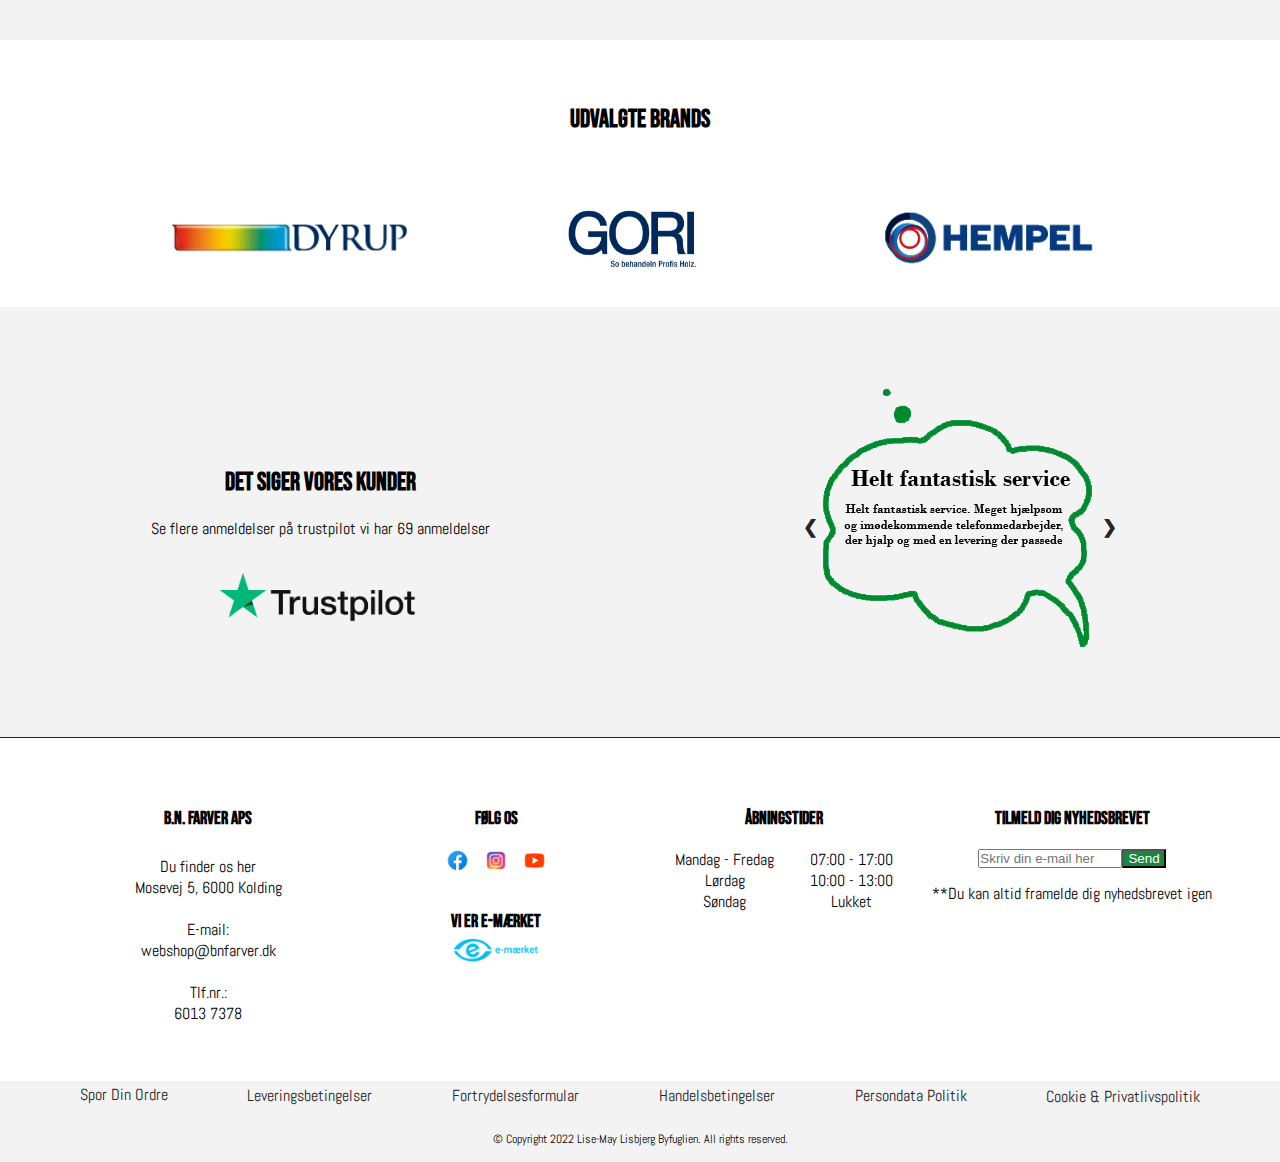
==== commit 32f3da55: "404 side" ====
--- a/index.html
+++ b/index.html
@@ -41,18 +41,18 @@
               <div class="dropdown-content" id="dropdown-content">  
                 <div class="row">
                   <div class="column">
-                    <b><a href="#" class="nav-link">Indendørs Maling</a></b>
-                    <a href="#">Vægmaling</a>    
-                    <a href="#">Loftmaling</a>
-                    <a href="#">Gulv maling</a>
-                    <a href="#">Træ & Metal maling</a>
-                  </div> 
-                  <div class="column">
-                    <b><a href="#" class="nav-link">Udendørs Maling</a></b>
-                    <a href="#">Facademaling</a>
-                    <a href="#">Tagmaling</a>
-                    <a href="#">Træ & Metal maling</a>
-                    <a href="#">Sokkelmaling</a>
+                    <b><a href="/404.html" class="nav-link">Indendørs Maling</a></b>
+                    <a href="/404.html">Vægmaling</a>    
+                    <a href="/404.html">Loftmaling</a>
+                    <a href="/404.html">Gulv maling</a>
+                    <a href="/404.html">Træ & Metal maling</a>
+                  </div> 
+                  <div class="column">
+                    <b><a href="/404.html" class="nav-link">Udendørs Maling</a></b>
+                    <a href="/404.html">Facademaling</a>
+                    <a href="/404.html">Tagmaling</a>
+                    <a href="/404.html">Træ & Metal maling</a>
+                    <a href="/404.html">Sokkelmaling</a>
                   </div> 
                 </div> 
               </div> 
@@ -65,16 +65,16 @@
               <div class="dropdown-content">  
                 <div class="row">
                   <div class="column">
-                    <b><a href="#" class="nav-link">wallcoverings</a></b>
-                    <a href="#">Aurora</a>
-                    <a href="#">Avington</a>
-                    <a href="#">Ferm living</a>
-                  </div> 
-                  <div class="column">
-                    <b><a href="#" class="nav-link">tapetkompagniet</a></b>
-                    <a href="#">Symetri</a>
-                    <a href="#">Fototapet</a>
-                    <a href="#">Prismer</a>
+                    <b><a href="/404.html" class="nav-link">wallcoverings</a></b>
+                    <a href="/404.html">Aurora</a>
+                    <a href="/404.html">Avington</a>
+                    <a href="/404.html">Ferm living</a>
+                  </div> 
+                  <div class="column">
+                    <b><a href="/404.html" class="nav-link">tapetkompagniet</a></b>
+                    <a href="/404.html">Symetri</a>
+                    <a href="/404.html">Fototapet</a>
+                    <a href="/404.html">Prismer</a>
                   </div> 
                 </div> 
               </div> 
@@ -87,16 +87,16 @@
               <div class="dropdown-content">  
                 <div class="row">
                   <div class="column">
-                    <b><a href="#" class="nav-link">Malerværktøj</a></b>
-                    <a href="#">Pensler</a>
-                    <a href="#">Malerruller</a>
-                    <a href="#">Spartelværktøj</a>
-                  </div> 
-                  <div class="column">
-                    <b><a href="#" class="nav-link">Sikkerhedsudstyr</a></b>
-                    <a href="#">Masker</a>
-                    <a href="#">Hansker</a>
-                    <a href="#">Briller</a>
+                    <b><a href="/404.html" class="nav-link">Malerværktøj</a></b>
+                    <a href="/404.html">Pensler</a>
+                    <a href="/404.html">Malerruller</a>
+                    <a href="/404.html">Spartelværktøj</a>
+                  </div> 
+                  <div class="column">
+                    <b><a href="/404.html" class="nav-link">Sikkerhedsudstyr</a></b>
+                    <a href="/404.html">Masker</a>
+                    <a href="/404.html">Hansker</a>
+                    <a href="/404.html">Briller</a>
                   </div> 
                 </div> 
               </div> 
@@ -109,16 +109,16 @@
               <div class="dropdown-content">  
                 <div class="row">
                   <div class="column">
-                    <b><a href="#" class="nav-link">Olie, Voks & Kemi</a></b>
-                    <a href="#">Borup Kemi</a>
-                    <a href="#">Nordicare Møbelolier</a>
-                    <a href="#">Nordicare Rensemidler</a>
-                  </div> 
-                  <div class="column">
-                    <b><a href="#" class="nav-link">Rengøring</a></b>
-                    <a href="#">Fliserens</a>
-                    <a href="#">Tagrens</a>
-                    <a href="#">Rengøringsmidler & Sæber</a>
+                    <b><a href="/404.html" class="nav-link">Olie, Voks & Kemi</a></b>
+                    <a href="/404.html">Borup Kemi</a>
+                    <a href="/404.html">Nordicare Møbelolier</a>
+                    <a href="/404.html">Nordicare Rensemidler</a>
+                  </div> 
+                  <div class="column">
+                    <b><a href="/404.html" class="nav-link">Rengøring</a></b>
+                    <a href="/404.html">Fliserens</a>
+                    <a href="/404.html">Tagrens</a>
+                    <a href="/404.html">Rengøringsmidler & Sæber</a>
                   </div> 
                 </div> 
               </div> 
@@ -131,22 +131,22 @@
               <div class="dropdown-content">  
                 <div class="row">
                   <div class="column">
-                    <b><a href="#" class="nav-link">Spraymaling</a></b>
-                    <a href="#">Belton</a>
-                    <a href="#">Motip</a>
-                    <a href="#">Spraylak</a>
-                  </div> 
-                  <div class="column">
-                    <b><a href="#" class="nav-link">Bådmaling</a></b>
-                    <a href="#">Bundmaling</a>
-                    <a href="#">Lakker</a>
-                    <a href="#">Bådpleje</a>
-                  </div> 
-                  <div class="column">
-                    <b><a href="#" class="nav-link">Autolak & Industrilak</a></b>
-                    <a href="#">Autolak</a>
-                    <a href="#">Q-Refinish</a>
-                    <a href="#">Tilbehør</a>
+                    <b><a href="/404.html" class="nav-link">Spraymaling</a></b>
+                    <a href="/404.html">Belton</a>
+                    <a href="/404.html">Motip</a>
+                    <a href="/404.html">Spraylak</a>
+                  </div> 
+                  <div class="column">
+                    <b><a href="/404.html" class="nav-link">Bådmaling</a></b>
+                    <a href="/404.html">Bundmaling</a>
+                    <a href="/404.html">Lakker</a>
+                    <a href="/404.html">Bådpleje</a>
+                  </div> 
+                  <div class="column">
+                    <b><a href="/404.html" class="nav-link">Autolak & Industrilak</a></b>
+                    <a href="/404.html">Autolak</a>
+                    <a href="/404.html">Q-Refinish</a>
+                    <a href="/404.html">Tilbehør</a>
                   </div> 
                 </div> 
               </div> 
@@ -159,9 +159,9 @@
               <div class="dropdown-content">  
                 <div class="row">
                   <div class="column">
-                    <a href="#">Åbningstider</a>
-                    <a href="#">Kontakt</a>
-                    <a href="#">Om Os</a>
+                    <a href="/404.html">Åbningstider</a>
+                    <a href="/404.html">Kontakt</a>
+                    <a href="/404.html">Om Os</a>
                   </div> 
                 </div> 
               </div> 
@@ -179,7 +179,7 @@
       </nav>
 
     </header>
-    <main> 
+    <main class="main_front"> 
       <!-- Cover img-->
       <section class="cover">
         <img class="cover_img" src="/img/Cover img.png">
@@ -187,29 +187,29 @@
       <!-- category img section -->
       <section class="img_category">
         <div class="img_category_wrap">
-          <article class="metallic_colors" href="/#">
+          <article class="metallic_colors" href="/404.html">
             <a><img class="metallic_colors_img img_category_img" src="/img/metallic farver.png"></a>
           </article>
 
           <div class="img_wrap_toBeside">
-          <article class="color_year" href="/#">
+          <article class="color_year" href="/404.html">
             <a><img class="color_year_img img_category_img" src="/img/color of the year.png"></a>
           </article>
 
-          <article class="color_trends" href="/#">
+          <article class="color_trends" href="/404.html">
             <a><img class="color_trends_img img_category_img" src="/img/Farve trends.png"></a>
           </article>
           </div>
 
-          <article class="paint_furniture" href="/#">
+          <article class="paint_furniture" href="/404.html">
             <a><img class="paint_furniture_img img_category_img" src="/img/maling til møbler.png"></a>
           </article>
 
-          <article class="get_the_style" href="/#">
+          <article class="get_the_style" href="/404.html">
             <a><img class="get_the_style_img img_category_img" src="/img/få stilen.png"></a>
           </article>
 
-          <article class="metallic_colors let_you_inspirer" href="/#">
+          <article class="metallic_colors let_you_inspirer" href="/404.html">
             <a><img class="metallic_colors_img let_you_inspirer_img img_category_img" src="/img/lad dig inspirere.png"></a>
           </article>
 
@@ -221,7 +221,7 @@
         <div class="find_paint_wrap">
           <div class="find_paint_text_site">
             <h2 class="find_paint_h2">Find den rigtige maling til dit projekt</h2>
-            <a href="/#"><p class="find_paint_btn white_text green_btn rounded_btn">Find det her</p></a>
+            <a href="/404.html"><p class="find_paint_btn white_text green_btn rounded_btn">Find det her</p></a>
           </div>
           <div class="find_paint_img_site">
             <img class="color_code_img" src="/img/farve_kode_jul-removebg-preview.png" title="farve skabelon ring">
@@ -303,7 +303,7 @@
           <div class="costumer_says_text">
             <h2 class="Costumers_says_h2">Det siger vores kunder</h2>
             <p class="costumer_says_p">Se flere anmeldelser på trustpilot vi har 69 anmeldelser</p>
-            <img class="trustpilot_logo" src="/img/trustpilot logo.png">
+            <a href="https://dk.trustpilot.com/review/bnfarver.dk"><img class="trustpilot_logo" src="/img/trustpilot logo.png"></a>
           </div>
           <div class="costumer_says_slider slideshow-container">
             
@@ -339,13 +339,13 @@
           <article class="footer_some footer_space footer_tablet">
             <h3 class="footer_h3">følg os</h3>
            <div class="some_wrap">
-            <a href="index.html" ><img class="fb_logo" src="/img/midlertidigt img.jpg"></a>
-            <a href="index.html" ><img class="insta_logo" src="/img/midlertidigt img.jpg"></a>
-            <a href="index.html" ><img class="yt_logo" src="/img/midlertidigt img.jpg"></a>
+            <a href="https://www.facebook.com/bnfarver.dk/"><img class="fb_logo" src="/img/facebook-240.png"></a>
+            <a href="https://www.instagram.com/bnfarver/" ><img class="insta_logo" src="/img/instagram-240.png"></a>
+            <a href="https://www.youtube.com/watch?v=CeAUkgr_ADk&ab_channel=BNFarverApS" ><img class="yt_logo" src="/img/youtube-240.png"></a>
            </div>
            <div class="emerke">
             <h3 class="footer_h3">Vi er e-mærket</h3>
-            <a href="index.html" ><img class="e_merket_logo" src="/img/Image 31.png"></a>
+            <a href="https://certifikat.emaerket.dk/bnfarver.dk" ><img class="e_merket_logo" src="/img/Image 31.png"></a>
            </div>
           </article>
 
@@ -381,7 +381,15 @@
         </div>
 
         <section class="footer_gray">
-
+          <div class="footer_gray_info">
+            <a href="/404.html"><p class="footer_gray_p">Spor Din Ordre</p></a>
+            <a href="/404.html"><p class="footer_gray_p">Leveringsbetingelser</p></a>
+            <a href="/404.html"><p class="footer_gray_p">Fortrydelsesformular</p></a>
+            <a href="/404.html"><p class="footer_gray_p">Handelsbetingelser</p></a>
+            <a href="/404.html"><p class="footer_gray_p">Persondata Politik</p></a>
+            <a href="/404.html"><p class="footer_gray_p">Cookie & Privatlivspolitik</p></a>
+            </div>
+          <p class="copyright">© Copyright 2022 Lise-May Lisbjerg Byfuglien. All rights reserved.</p>
         </section>
 
       </footer>
--- a/css/style.css
+++ b/css/style.css
@@ -305,7 +305,7 @@
 }
 
 .fb_logo, .insta_logo, .yt_logo {
-  width: 45%;
+  width: 60%;
 }
 
 .emerke {
@@ -343,9 +343,30 @@
   margin-left: -3.93px;
 }
 
+/*Footer gray*/
+.footer_gray {
+  background-color: #F3F3F3;
+  padding-top: 5%;
+}
+
+.footer_gray_info {
+  text-align: center;
+}
+
+.footer_gray_p {
+  padding: 3% 0;
+}
+
+.copyright {
+  text-align: center;
+  font-size: 12px;
+  padding-top: 20px;
+  padding-bottom: 15px;
+}
+
 /*-----*/
 /*---------- Forside cover--------- */
-main {
+.main_front {
   padding-top: 18%;
 }
 
@@ -580,13 +601,39 @@
   border-radius: 3px 0 0 3px;
 }
 
+/*-----*/
+/*---------- 404 --------- */
+.error {
+  background-color: #F3F3F3;
+}
+
+.error_wrap {
+  text-align: center;
+  width: 50%;
+  margin-right: auto;
+  margin-left: auto;
+  padding-top: 50%;
+  padding-bottom: 50%;
+}
+
+.error_btn {
+  margin-right: auto;
+  margin-left: auto;
+  margin-top: 5%;
+  padding: 4px;
+}
+
 /* -------------- media query tablet / ipad mini --------------- */
-@media screen and (max-width: 819px) and (min-width: 672px) {
+@media screen and (min-width: 672px) and (max-width: 810px) {
   /*Generel*/
   h2 {
+    font-size: 26px;
     padding: 5% 0 3%;
   }
-  main {
+  p {
+    font-size: 16px;
+  }
+  .main_front {
     padding-top: 8%;
   }
   /*Navigation*/
@@ -681,6 +728,11 @@
   .Costumers_says {
     padding: 5% 0;
   }
+  .costumer_says_p {
+    width: 60%;
+    margin-right: auto;
+    margin-left: auto;
+  }
   h2 {
     padding: 5% 6px 6%;
   }
@@ -725,6 +777,20 @@
   .news_wrap {
     padding: 5% 0;
   }
+  /*Footer gray*/
+  .footer_gray {
+    background-color: #F3F3F3;
+  }
+  .footer_gray_info {
+    text-align: center;
+  }
+  .footer_gray_p {
+    padding: 2% 0;
+  }
+  /*404*/
+  .error_btn {
+    max-width: 50%;
+  }
 }
 
 /* ------- media query (ipad pro +) laptop --------- */
@@ -733,8 +799,8 @@
   h2 {
     padding: 5% 0 3%;
   }
-  main {
-    padding-top: 2%;
+  .main_front {
+    padding-top: 3%;
   }
   /*header / navigation*/
   .nav-menu {
@@ -758,19 +824,18 @@
   }
   .navbar {
     width: 100%;
-  }
-  .dropdown .dropbtn {
-    font-size: 17px;
-  }
-  .dropdown:hover .dropdown-content {
-    font-size: 16px;
-    padding-left: 5%;
-  }
-  .navbar {
     -webkit-box-orient: horizontal;
     -webkit-box-direction: normal;
         -ms-flex-direction: row;
             flex-direction: row;
+    border-top: 1px solid #252525;
+  }
+  .dropdown .dropbtn {
+    font-size: 17px;
+  }
+  .dropdown:hover .dropdown-content {
+    font-size: 16px;
+    padding-left: 5%;
   }
   .nav-link {
     /*Hover effect*/
@@ -788,6 +853,9 @@
     width: 25%;
   }
   /*header*/
+  .header_top {
+    padding-bottom: 2%;
+  }
   .prfile_img {
     width: 3%;
   }
@@ -959,5 +1027,36 @@
   .news_wrap {
     padding: 5% 0;
   }
+  /*Footer gray*/
+  .footer_gray {
+    padding-top: 0;
+  }
+  .footer_gray_info {
+    text-align: left;
+    display: inherit;
+    display: -webkit-box;
+    display: -ms-flexbox;
+    display: flex;
+    -webkit-box-pack: space-evenly;
+        -ms-flex-pack: space-evenly;
+            justify-content: space-evenly;
+  }
+  .footer_gray_p {
+    padding: 3% 0;
+  }
+  .copyright {
+    text-align: center;
+    font-size: 12px;
+    padding-top: 20px;
+    padding-bottom: 15px;
+  }
+  /*404*/
+  .error_wrap {
+    padding-top: 32%;
+    padding-bottom: 35%;
+  }
+  .error_btn {
+    max-width: 30%;
+  }
 }
 /*# sourceMappingURL=style.css.map */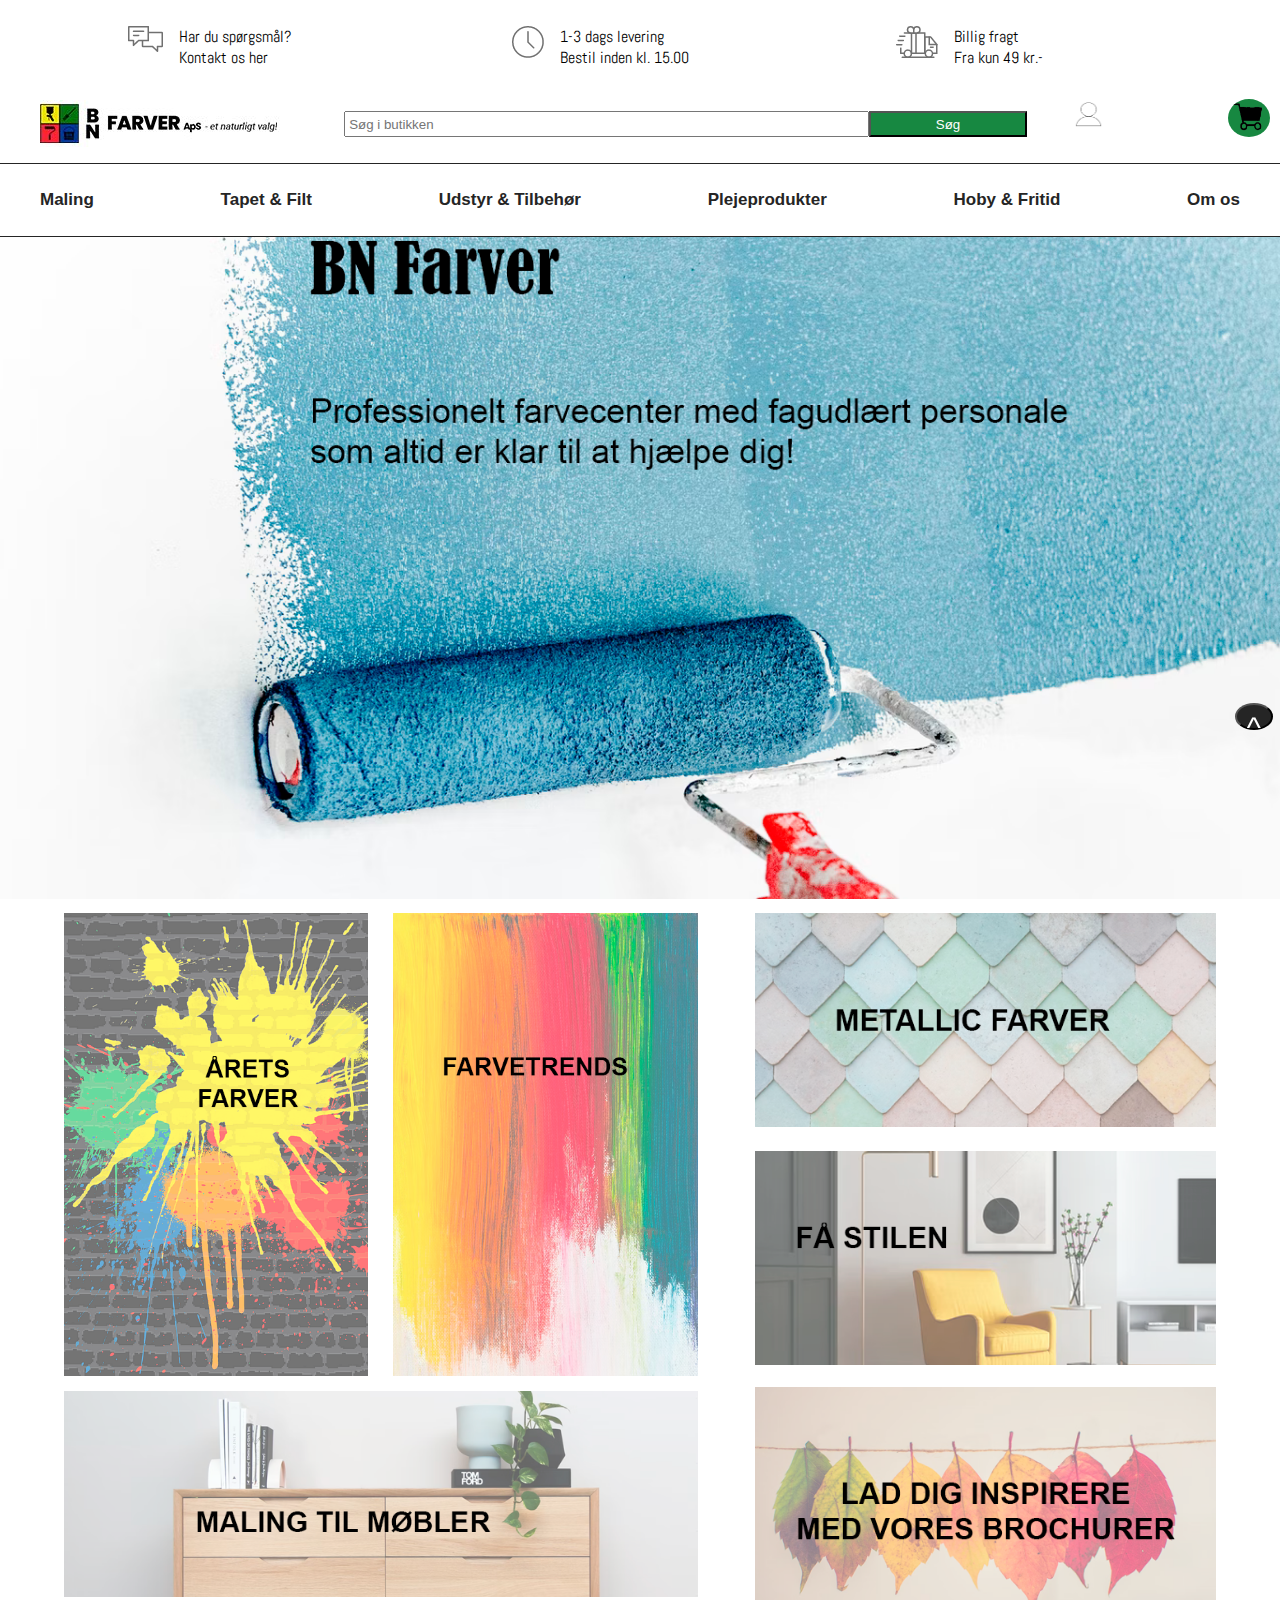
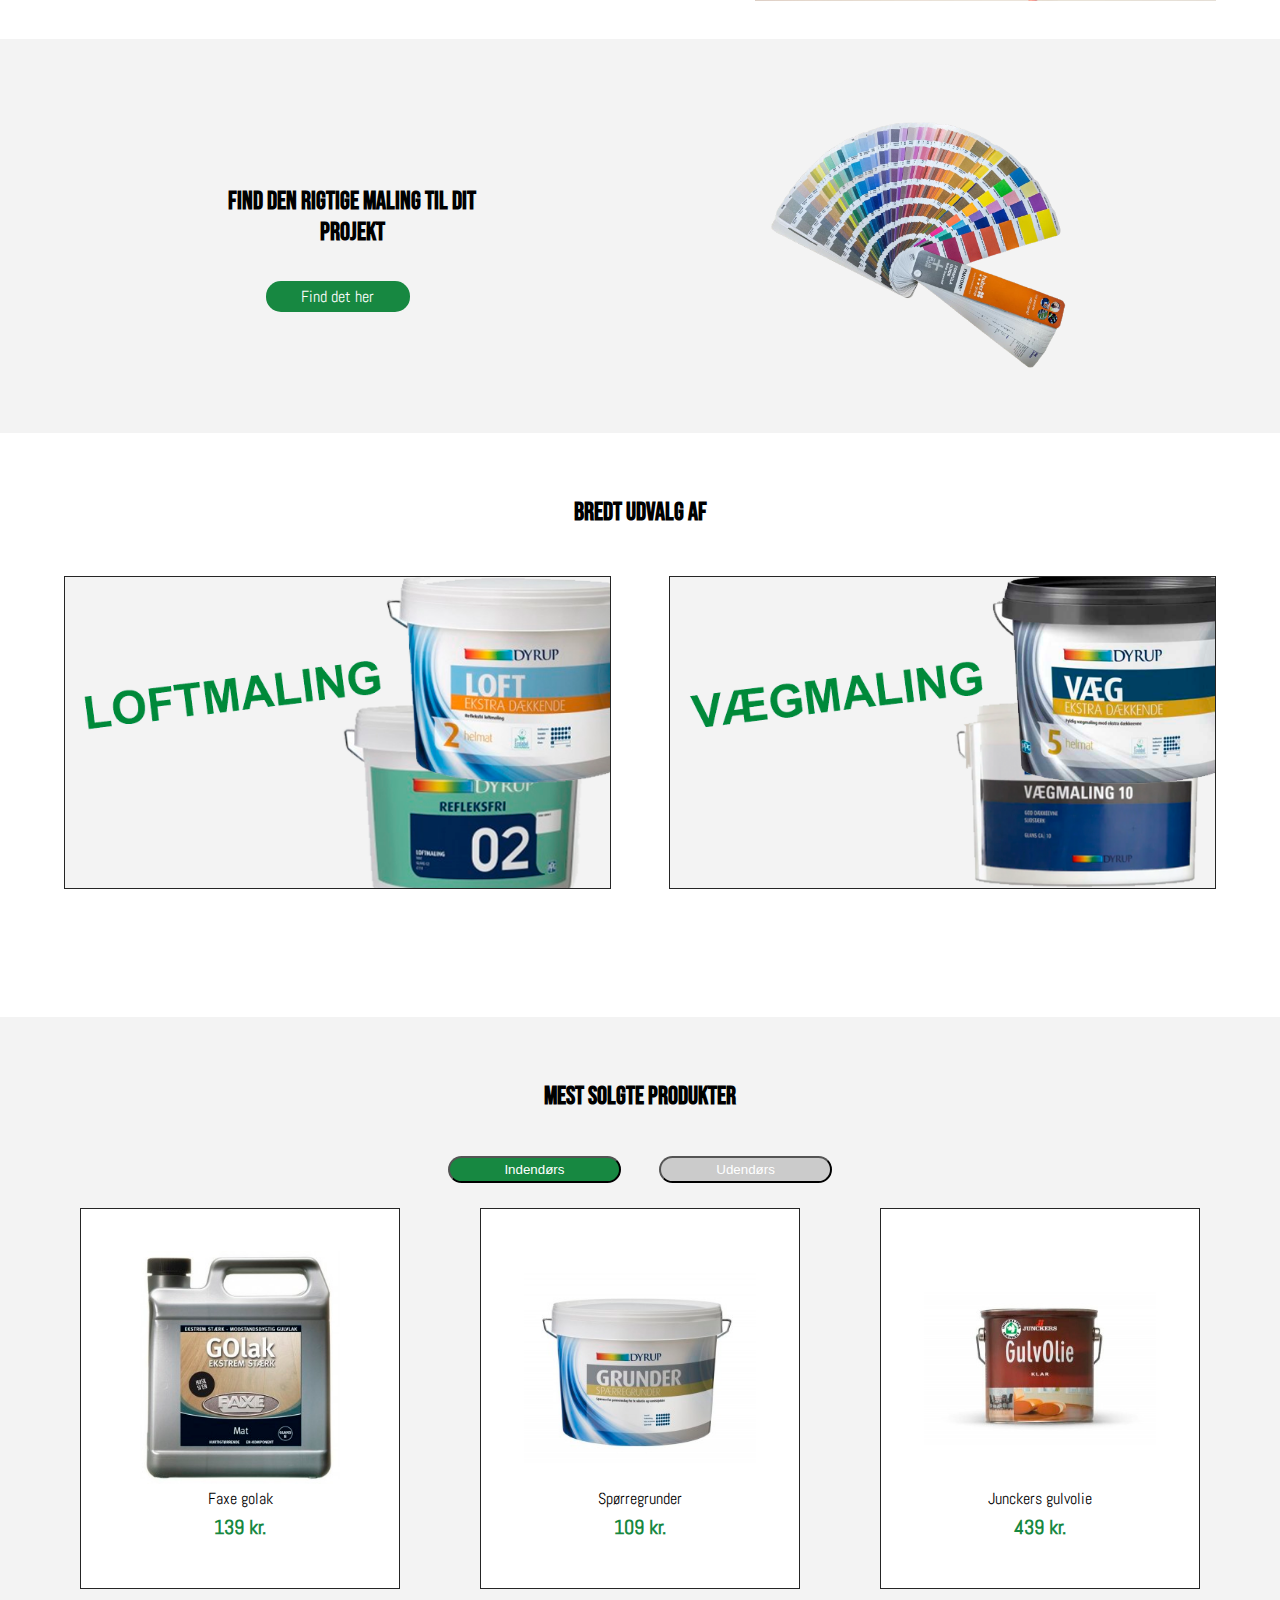
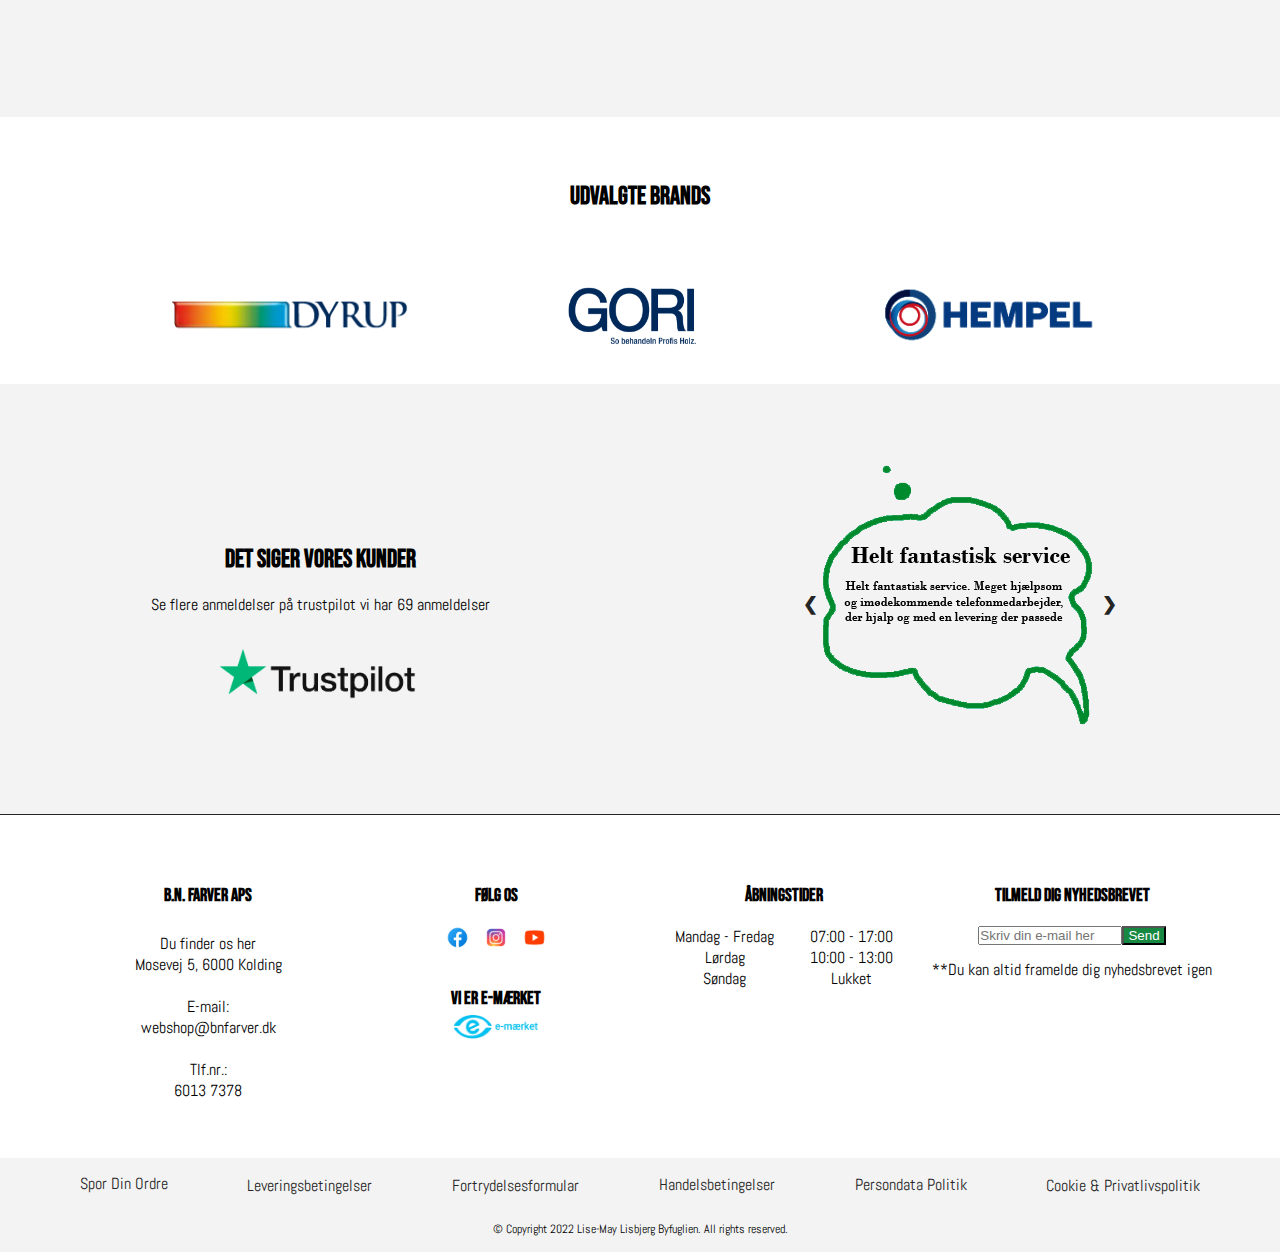
==== commit c554c920: "Rettelser" ====
--- a/index.html
+++ b/index.html
@@ -16,17 +16,30 @@
   <body>
     <header class="border_bottom">
       <section class="header_top">
-        <div class="icons">
-
-  
+        <div class="top_icon_wrap">
+          <div class="top_icon">
+            <a href="/404.html" ><img class="img_contact top_icon_img" src="/img/besked.png"></a>
+            <p class="top_icon_p">Har du spørgsmål? <br>Kontakt os her</p>
+          </div>
+
+          <div class="top_icon">
+            <a href="/404.html" ><img class="img_contact top_icon_img" src="/img/ur.png"></a>
+            <p class="top_icon_p">1-3 dags levering <br>Bestil inden kl. 15.00</p>
+          </div>
+
+          <div class="top_icon">
+            <a href="/404.html" ><img class="img_contact top_icon_img" src="/img/fragt.png"></a>
+            <p class="top_icon_p">Billig fragt <br>Fra kun 49 kr.-</p>
+          </div>
+
         </div>
         <a href="index.html" ><img class="logo" src="/img/bnfarver-logo.jpg"></a>
 
         <div class="search_wrapper"> 
           <input id="searchBar" placeholder="Søg i butikken" title="type in a product name">
           <input type="submit" id="searchBtn" value="Søg" onclick="searchFunction()">
-            <a href="index.html" ><img class="prfile_img" src="/img/Bruger ikon.png" alt=""></a>
-            <a href="index.html" ><img class="Basket_img" src="/img/Shopping kurv v2.png" alt=""></a>
+            <a href="/404.html" ><img class="prfile_img" src="/img/Bruger ikon.png" alt=""></a>
+            <a href="/404.html" ><img class="Basket_img" src="/img/Shopping kurv v2.png" alt=""></a>
         </div>
         
       
@@ -37,7 +50,7 @@
         <ul class="nav-menu"> 
           <li class="nav-item">
             <div class="dropdown">
-              <button onclick="dropFunction()" class="dropbtn">Maling</button>
+              <button class="dropbtn">Maling</button>
               <div class="dropdown-content" id="dropdown-content">  
                 <div class="row">
                   <div class="column">
@@ -71,7 +84,7 @@
                     <a href="/404.html">Ferm living</a>
                   </div> 
                   <div class="column">
-                    <b><a href="/404.html" class="nav-link">tapetkompagniet</a></b>
+                    <b><a href="/404.html" class="nav-link">Tapetkompagniet</a></b>
                     <a href="/404.html">Symetri</a>
                     <a href="/404.html">Fototapet</a>
                     <a href="/404.html">Prismer</a>
@@ -179,11 +192,16 @@
       </nav>
 
     </header>
+
     <main class="main_front"> 
+
       <!-- Cover img-->
       <section class="cover">
         <img class="cover_img" src="/img/Cover img.png">
       </section>
+
+      <button onclick="topFunction()" id="myBtn" title="Go to top">^</button>
+
       <!-- category img section -->
       <section class="img_category">
         <div class="img_category_wrap">
@@ -239,12 +257,12 @@
 
       </section>
 
-       <!-- Top 4 most sold products -->
+       <!-- Top most sold products -->
        <section class="most_sold">
          <h2 class="most_sold_h2">mest solgte produkter</h2>
         <div class="most_sold_btn_wrap">
-          <button class="most_sold_btn white_text rounded_btn green_btn" onclick="top_sold_product_btn()">Indendørs</button>
-          <button class="most_sold_btn white_text rounded_btn gray_btn" onclick="top_sold_product_btn()">Udendørs</button>
+          <button class="most_sold_btn most_sold_btn_indor  white_text rounded_btn gray_btn active_btn" onclick="top_sold_product_btn()">Indendørs</button>
+          <button class="most_sold_btn most_sold_btn_outdor white_text rounded_btn gray_btn" onclick="top_sold_product_btn()">Udendørs</button>
         </div>
 
         <div id="indor_product">
@@ -282,9 +300,8 @@
             <p class="Product_price">89 kr.</p>
           </div>
         </div>
-        
-
-      </section>
+      </section>
+      
       <!-- Brands-->
 
       <section class="brands">
--- a/css/style.css
+++ b/css/style.css
@@ -1,7 +1,5 @@
 @charset "UTF-8";
 /*---------- Sass Variabler ----------*/
-/*-----*/
-/*---------- fonts ----------*/
 /*-----*/
 /*---------- general --------- */
 * {
@@ -53,12 +51,16 @@
   padding: 5px;
 }
 
+.gray_btn {
+  background-color: #CBCBCB;
+}
+
+.active_btn {
+  background-color: #178841;
+}
+
 .green_btn {
   background-color: #178841;
-}
-
-.gray_btn {
-  background-color: #CBCBCB;
 }
 
 .rounded_btn {
@@ -220,7 +222,7 @@
 }
 
 .nav-item {
-  margin: 16px 0;
+  margin: 12px 0;
 }
 
 .nav-menu.active {
@@ -256,7 +258,7 @@
   background-color: #ffffff;
 }
 
-.dropdown:hover .dropdown-content {
+.show_drop_menu {
   display: block;
 }
 
@@ -362,6 +364,28 @@
   font-size: 12px;
   padding-top: 20px;
   padding-bottom: 15px;
+}
+
+/*-----*/
+/*---------- Til top--------- */
+#myBtn {
+  display: block;
+  position: fixed;
+  bottom: 200px;
+  right: 7px;
+  border-radius: 50%;
+  background-color: #252525;
+  color: #ffffff;
+  height: 3%;
+  width: 7%;
+  padding-top: 5px;
+  font-size: 18px;
+}
+
+/*-----*/
+/*---------- Forside top icons--------- */
+.top_icon_wrap {
+  display: none;
 }
 
 /*-----*/
@@ -484,7 +508,7 @@
 }
 
 /*-----*/
-/*---------- Top 4 most sold products  --------- */
+/*---------- most sold products  --------- */
 .most_sold {
   background-color: #F3F3F3;
 }
@@ -522,7 +546,6 @@
 }
 
 .product_most_sold_wrap {
-  /*float: left;*/
   width: 30%;
   padding: 3.33%;
   border: 1px solid #252525;
@@ -654,7 +677,13 @@
     background-color: inherit;
     margin: 0;
   }
+  .column {
+    width: 50%;
+  }
   /*header*/
+  .top_icon_wrap {
+    display: none;
+  }
   .prfile_img {
     width: 5%;
   }
@@ -662,6 +691,13 @@
     width: 7%;
     height: 35px;
     margin-top: 3px;
+  }
+  /* Til top */
+  #myBtn {
+    height: 4%;
+    width: 6%;
+    padding-top: 6px;
+    font-size: 30px;
   }
   /*Category img section*/
   .img_category {
@@ -852,6 +888,28 @@
   .column {
     width: 25%;
   }
+  .dropdown:hover .dropdown-content {
+    display: block;
+  }
+  /*Top heder icons*/
+  .top_icon_wrap {
+    display: -webkit-box;
+    display: -ms-flexbox;
+    display: flex;
+    -webkit-box-pack: space-evenly;
+        -ms-flex-pack: space-evenly;
+            justify-content: space-evenly;
+    padding-top: 2%;
+  }
+  .top_icon {
+    display: -webkit-box;
+    display: -ms-flexbox;
+    display: flex;
+    width: 20%;
+  }
+  .top_icon_img {
+    padding-right: 16px;
+  }
   /*header*/
   .header_top {
     padding-bottom: 2%;
@@ -867,6 +925,18 @@
     text-align: center;
     padding-left: 18%;
     height: 10%;
+  }
+  /* Til top */
+  #myBtn {
+    max-height: 3%;
+    max-width: 3%;
+    padding-top: 6px;
+    font-size: 30px;
+    bottom: 170px;
+  }
+  /*Cover img*/
+  .cover_img {
+    padding-top: 6%;
   }
   /*Category img section*/
   .logo {
@@ -1029,7 +1099,7 @@
   }
   /*Footer gray*/
   .footer_gray {
-    padding-top: 0;
+    padding-top: 1%;
   }
   .footer_gray_info {
     text-align: left;
@@ -1052,8 +1122,8 @@
   }
   /*404*/
   .error_wrap {
-    padding-top: 32%;
-    padding-bottom: 35%;
+    padding-top: 20%;
+    padding-bottom: 20%;
   }
   .error_btn {
     max-width: 30%;
